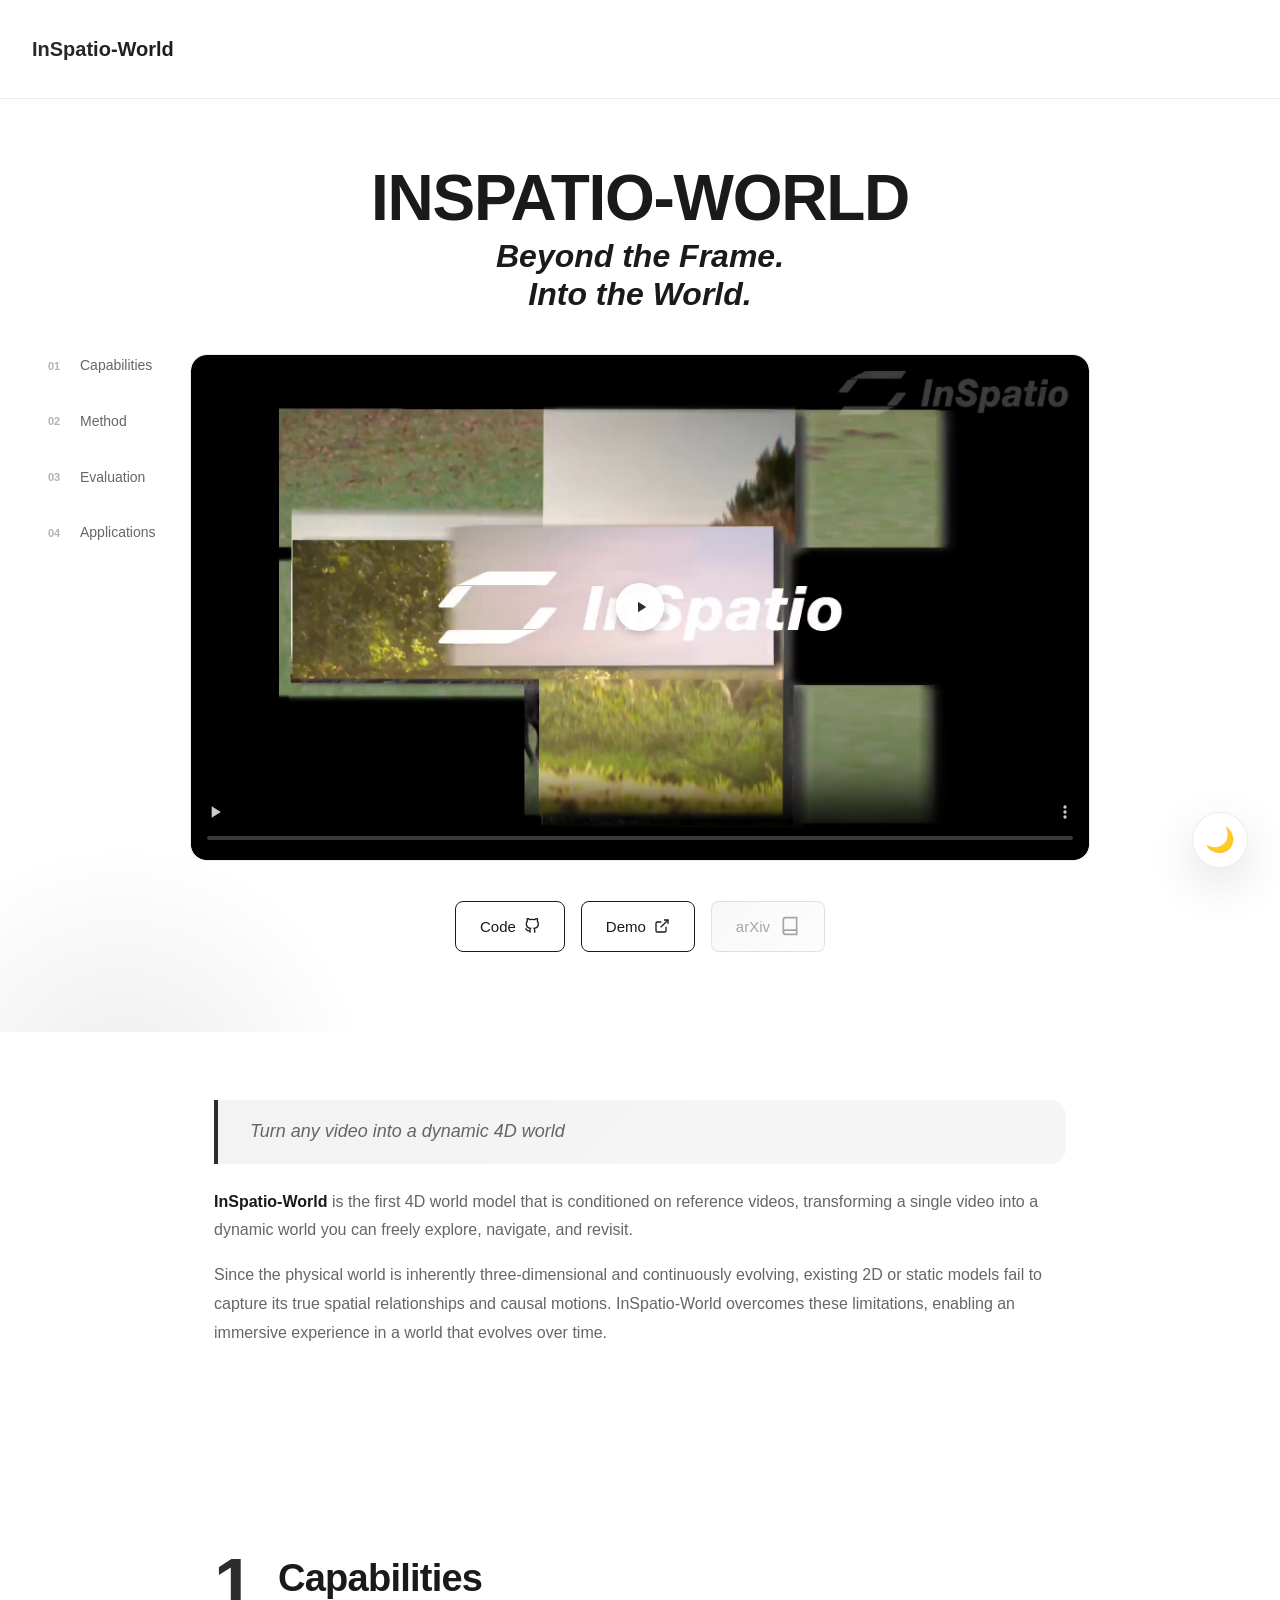
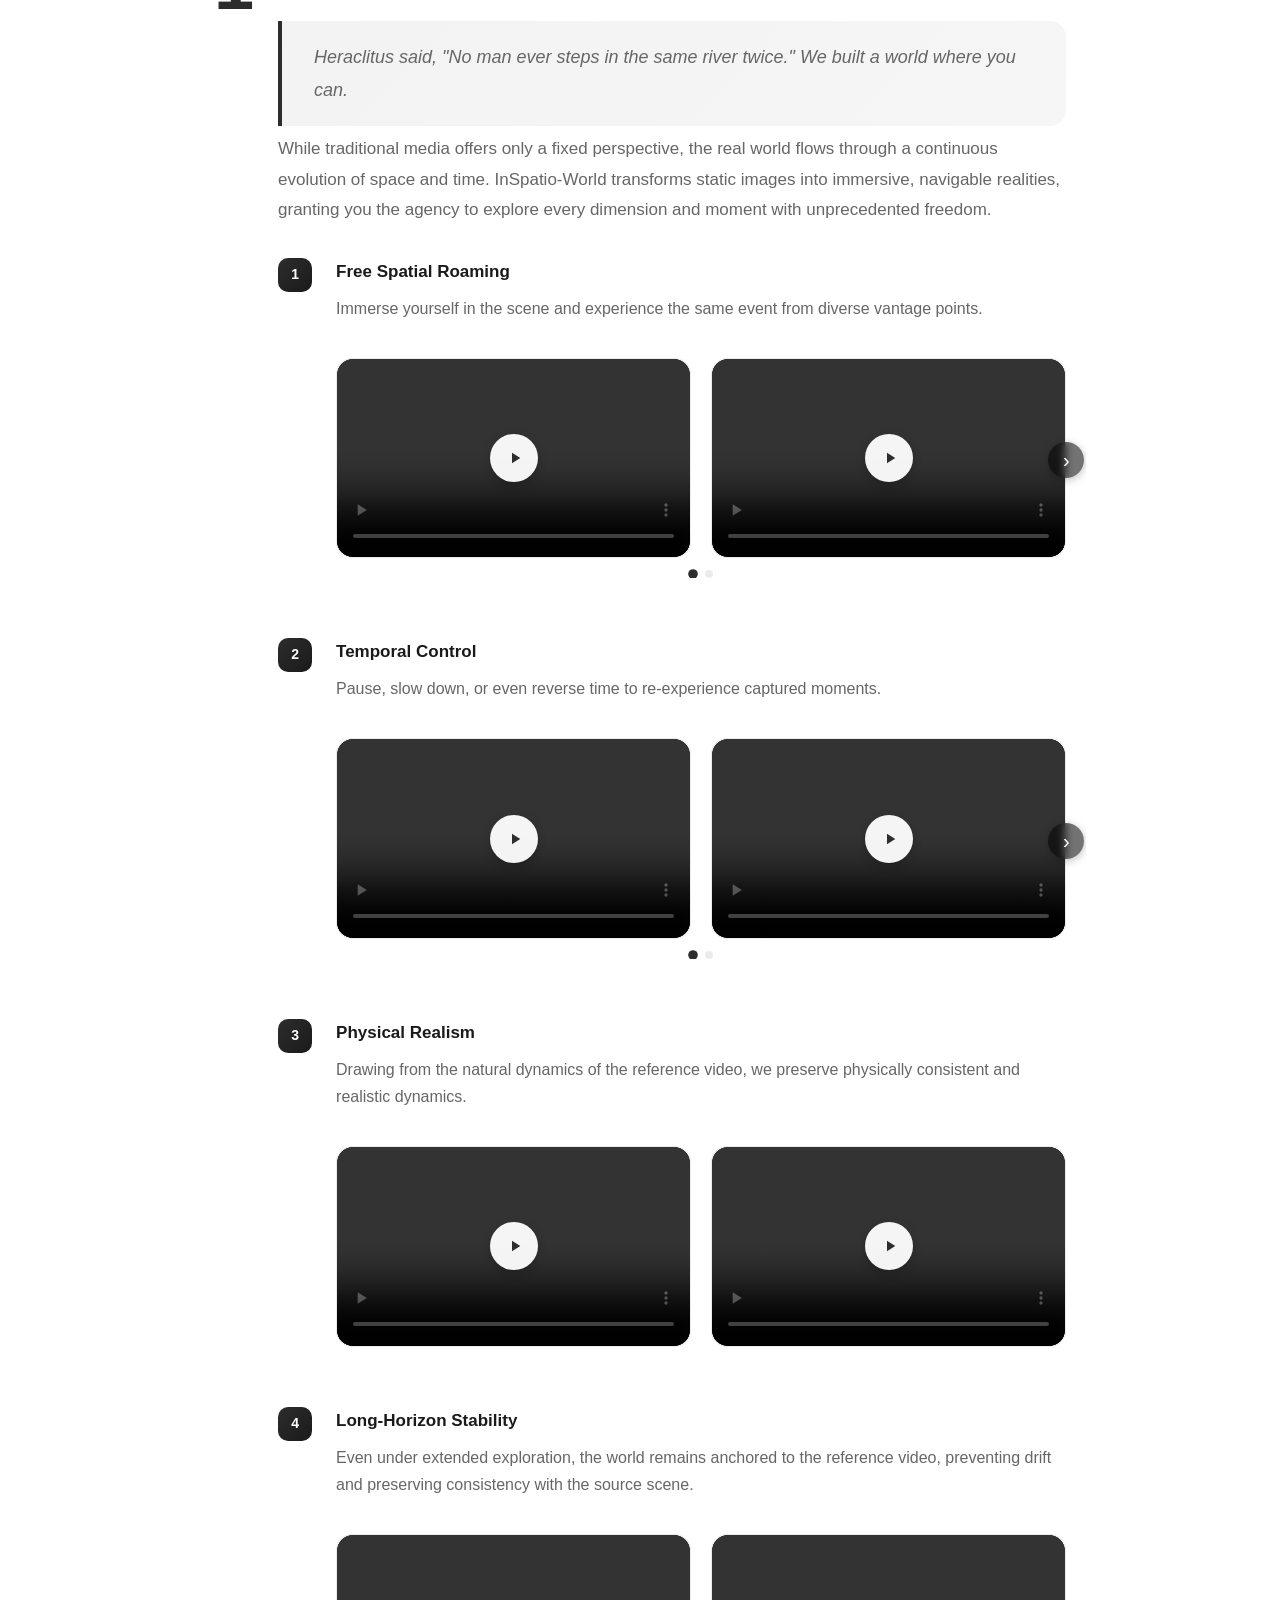
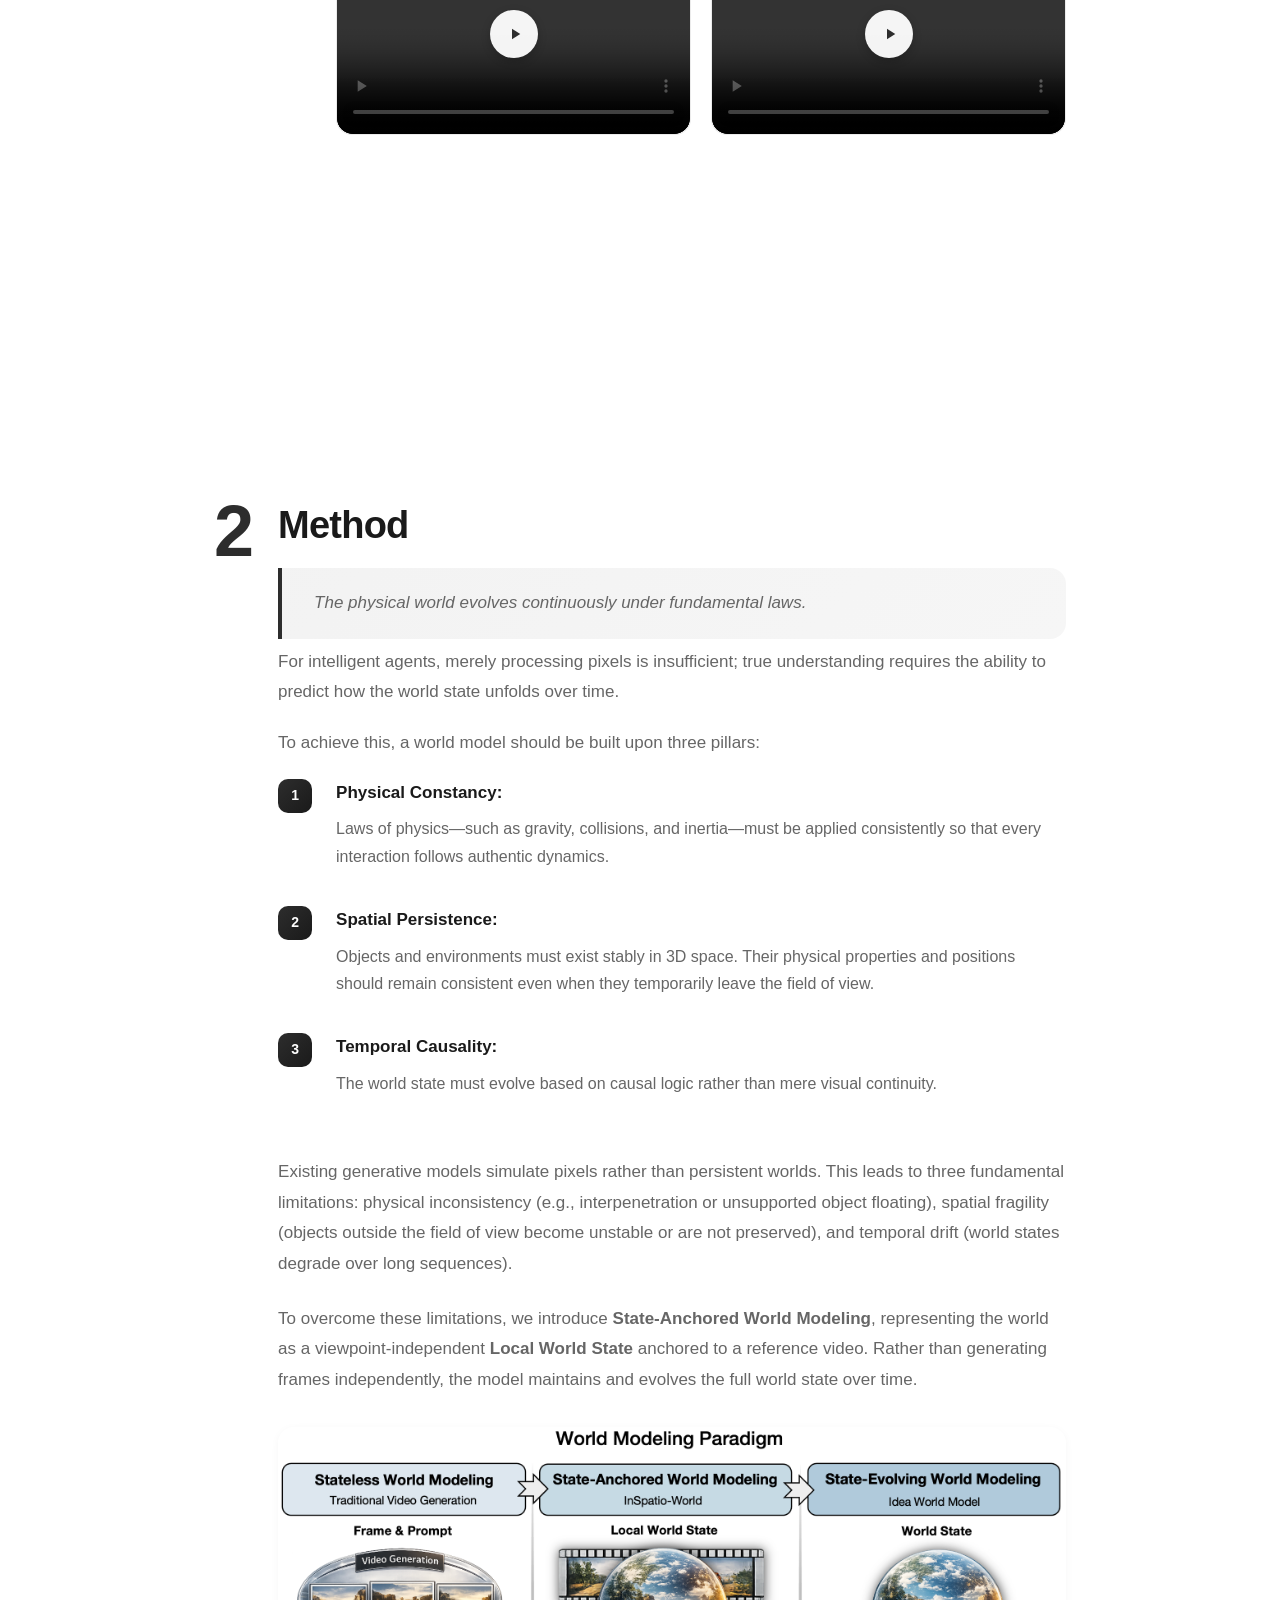
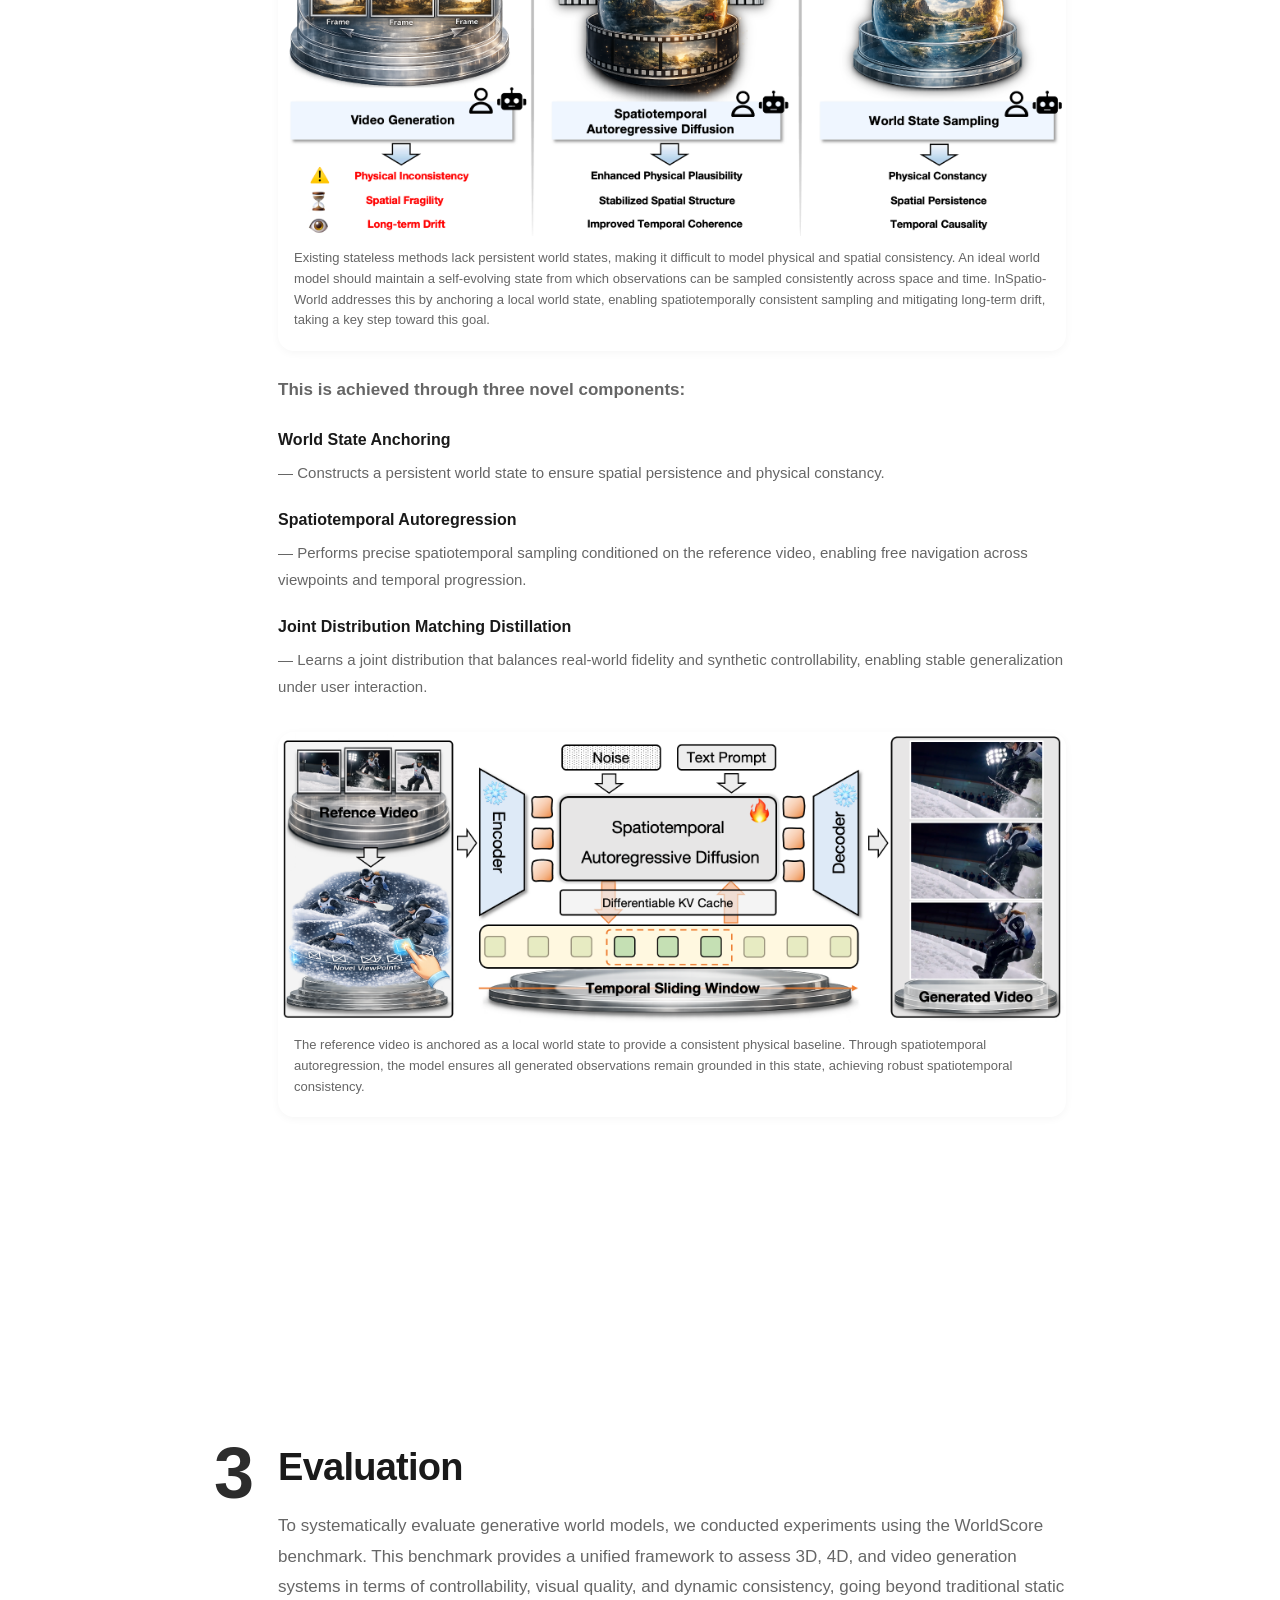
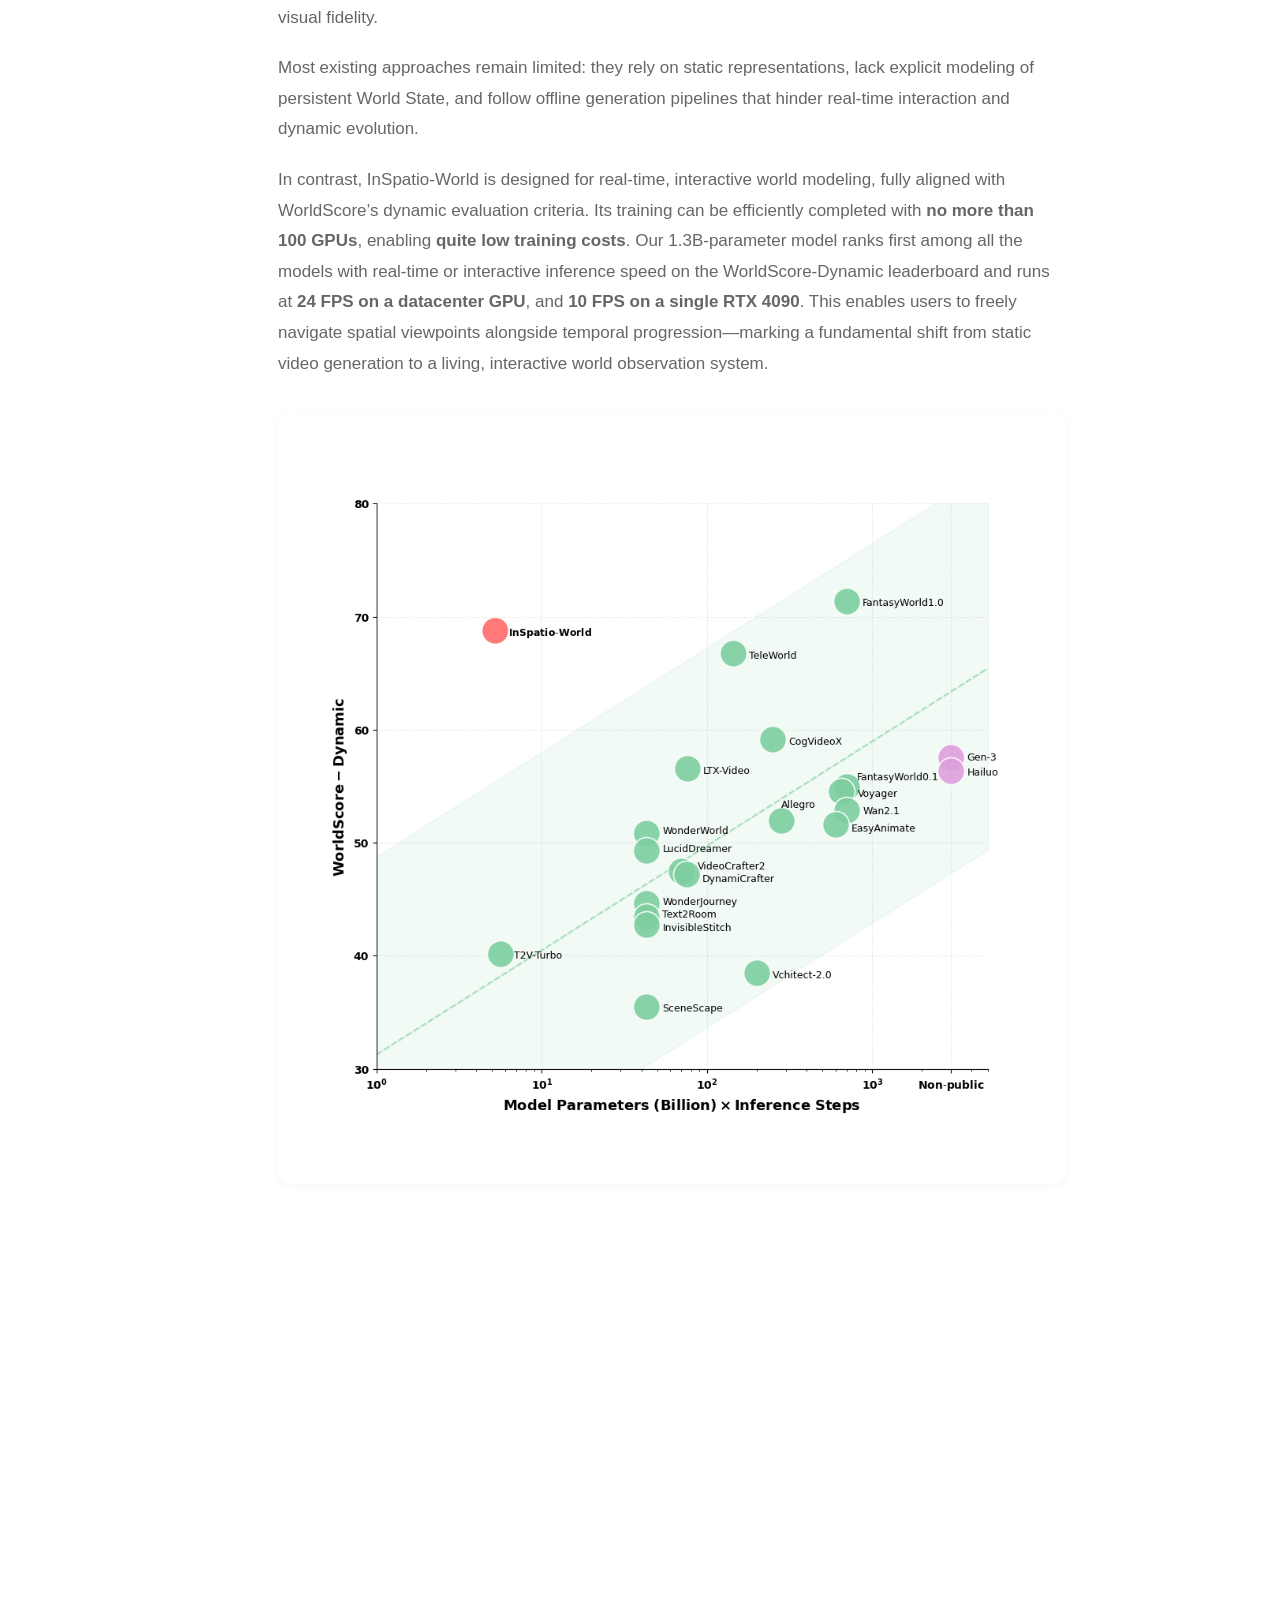
==== inspatio-world/index.html @ 18543881 "chore:替换首页视频素材" ====
<!DOCTYPE html>
<html lang="en">
<head>
    <meta charset="UTF-8">
    <meta name="viewport" content="width=device-width, initial-scale=1.0">
    <meta name="keywords" content="InSpatio-World, 4D World Model, Spatial Intelligence, Real-Time Interaction, Video to World, Time Travel, State-Anchored World Modeling">
    <meta name="description" content="InSpatio-World: The world's first reference-video-based real-time interactive 4D world model. Turn any video into a dynamic explorable world.">
    <title>InSpatio-World — Beyond the Frame. Into the World.</title>
    <link rel="stylesheet" href="static/css/style.css">
    <link rel="icon" href="favicon.ico" type="image/x-icon">
</head>
<body>
    <!-- Navigation -->
    <nav class="nav" id="nav">
        <div class="nav-content">
            <div class="nav-logo">InSpatio-World</div>
        </div>
    </nav>

    <!-- Floating Theme Toggle -->
    <button class="theme-toggle-floating" id="themeToggle" aria-label="Toggle theme">
        <span>🌙</span>
    </button>

    <!-- Hero Section -->
    <section class="hero">
        <div class="hero-content">
            <h1 class="hero-title">
                <span class="hero-title-main">INSPATIO-WORLD</span>
                <span class="hero-title-third">Beyond the <span class="hero-title-accent">Frame.</span></span>
                <span class="hero-title-third">Into the <span class="hero-title-accent">World.</span></span>
            </h1>
            <div style="margin-top: 40px; max-width: 900px; margin-left: auto; margin-right: auto;">
                <div class="enhanced-video">
                    <div class="video-wrapper">
                        <video src="static/videos/0319.mp4" poster="static/images/0319_poster.jpg" preload="none" controls loop muted playsinline></video>
                        <div class="video-play-button">
                            <svg viewBox="0 0 24 24"><path d="M8 5v14l11-7z"/></svg>
                        </div>
                    </div>
                </div>
            </div>
            <div class="cta-buttons">
                <a href="https://github.com/inspatio/inspatio-world" target="_blank" class="cta-button">
                    Code
                    <svg width="16" height="16" viewBox="0 0 24 24" fill="none" stroke="currentColor" stroke-width="2">
                        <path d="M9 19c-5 1.5-5-2.5-7-3m14 6v-3.87a3.37 3.37 0 0 0-.94-2.61c3.14-.35 6.44-1.54 6.44-7A5.44 5.44 0 0 0 20 4.77 5.07 5.07 0 0 0 19.91 1S18.73.65 16 2.48a13.38 13.38 0 0 0-7 0C6.27.65 5.09 1 5.09 1A5.07 5.07 0 0 0 5 4.77a5.44 5.44 0 0 0-1.5 3.78c0 5.42 3.3 6.61 6.44 7A3.37 3.37 0 0 0 9 18.13V22"/>
                    </svg>
                </a>
                <a href="https://world.inspatio.com" target="_blank" class="cta-button">
                    Demo
                    <svg width="16" height="16" viewBox="0 0 24 24" fill="none" stroke="currentColor" stroke-width="2">
                        <path d="M18 13v6a2 2 0 0 1-2 2H5a2 2 0 0 1-2-2V8a2 2 0 0 1 2-2h6"/><polyline points="15 3 21 3 21 9"/><line x1="10" y1="14" x2="21" y2="3"/>
                    </svg>
                </a>
                <a class="cta-button cta-button--disabled cta-button--soon" aria-disabled="true" tabindex="-1" data-tooltip="Coming Soon">
                    <span>arXiv</span>
                    <svg width="20" height="20" viewBox="0 0 24 24" fill="none" stroke="currentColor" stroke-width="2">
                        <path d="M4 19.5A2.5 2.5 0 0 1 6.5 17H20"/>
                        <path d="M6.5 2H20v20H6.5A2.5 2.5 0 0 1 4 19.5v-15A2.5 2.5 0 0 1 6.5 2z"/>
                    </svg>
                </a>
            </div>
        </div>
    </section>

    <!-- Quick Navigation -->
    <div class="quick-nav">
        <div class="quick-nav-content">
            <a href="#section1" class="quick-nav-link">
                <span class="quick-nav-number">01</span>
                <span class="quick-nav-text">Capabilities</span>
            </a>
            <a href="#section2" class="quick-nav-link">
                <span class="quick-nav-number">02</span>
                <span class="quick-nav-text">Method</span>
            </a>
            <a href="#section3" class="quick-nav-link">
                <span class="quick-nav-number">03</span>
                <span class="quick-nav-text">Evaluation</span>
            </a>
            <a href="#section4" class="quick-nav-link">
                <span class="quick-nav-number">04</span>
                <span class="quick-nav-text">Applications</span>
            </a>
        </div>
    </div>

    <!-- Intro Description -->
    <section class="section intro-description" id="intro">
        <div class="reveal">
            <div class="quote-box" style="padding: 20px 32px;">
                <p style="font-size: 18px; font-weight: 400; font-style: italic; margin-bottom: 0; line-height: 1.3;">Turn any video into a dynamic 4D world</p>
            </div>
            <div style="margin-top: 24px;">
                <p style="font-size: 16px; color: var(--text-secondary); line-height: 1.8; margin-bottom: 16px;">
                    <strong style="color: var(--text-primary);">InSpatio-World</strong> is the first 4D world model that is conditioned on reference videos, transforming a single video into a dynamic world you can freely explore, navigate, and revisit.
                </p>
                <p style="font-size: 16px; color: var(--text-secondary); line-height: 1.8; margin-bottom: 0;">Since the physical world is inherently three-dimensional and continuously evolving, existing 2D or static models fail to capture its true spatial relationships and causal motions. InSpatio-World overcomes these limitations, enabling an immersive experience in a world that evolves over time.</p>
            </div>
        </div>
    </section>

    <!-- Section 1: Capabilities -->
    <section class="section" id="section1">
        <div class="numbered-section reveal">
            <div class="section-number">1</div>
            <div class="section-content">
                <h2>Capabilities</h2>

                <div class="quote-box" style="padding: 20px 32px;">
                    <p class="quote-text" style="font-size: 18px; margin-bottom: 0; font-style: italic;">Heraclitus said, "No man ever steps in the same river twice." We built a world where you can.</p>
                </div>

                <p>While traditional media offers only a fixed perspective, the real world flows through a continuous evolution of space and time. InSpatio-World transforms static images into immersive, navigable realities, granting you the agency to explore every dimension and moment with unprecedented freedom.</p>

                <!-- Capability 1: Free Spatial Roaming -->
                <div class="possibilities-grid" style="margin-top: 32px;">
                    <div class="possibility-item">
                        <div class="possibility-number">1</div>
                        <div class="possibility-content">
                            <h3>Free Spatial Roaming</h3>
                            <p>Immerse yourself in the scene and experience the same event from diverse vantage points.</p>
                            <div class="carousel-wrapper">
                            <div class="video-showcase" style="margin-top: 16px;">
                                               <div class="enhanced-video">
                                    <div class="video-wrapper">
                                        <video src="static/videos/13-pred_video_rank5.mp4" preload="metadata" controls loop muted playsinline></video>
                                        <div class="video-play-button">
                                            <svg viewBox="0 0 24 24"><path d="M8 5v14l11-7z"/></svg>
                                        </div>
                                    </div>
                                </div>
                                      <div class="enhanced-video">
                                    <div class="video-wrapper">
                                        <video src="static/videos/133653.mp4" preload="metadata" controls loop muted playsinline></video>
                                        <div class="video-play-button">
                                            <svg viewBox="0 0 24 24"><path d="M8 5v14l11-7z"/></svg>
                                        </div>
                                    </div>
                                </div>
                                <div class="enhanced-video">
                                    <div class="video-wrapper">
                                        <video src="static/videos/1-overlay_video_rank1.mp4" preload="metadata" controls loop muted playsinline></video>
                                        <div class="video-play-button">
                                            <svg viewBox="0 0 24 24"><path d="M8 5v14l11-7z"/></svg>
                                        </div>
                                    </div>
                                </div>
                 
                                
                            </div>
                            <button class="carousel-arrow carousel-arrow-left hidden" aria-label="Previous">&#8249;</button>
                            <button class="carousel-arrow carousel-arrow-right hidden" aria-label="Next">&#8250;</button>
                            <div class="carousel-dots"></div>
                            </div>
                        </div>
                    </div>

                    <!-- Capability 2: Temporal Control -->
                    <div class="possibility-item">
                        <div class="possibility-number">2</div>
                        <div class="possibility-content">
                            <h3>Temporal Control</h3>
                            <p>Pause, slow down, or even reverse time to re-experience captured moments.</p>
                            <div class="carousel-wrapper">
                            <div class="video-showcase" style="margin-top: 16px;">
                                <div class="enhanced-video">
                                    <div class="video-wrapper">
                                        <video src="static/videos/5e814706_60deg.mp4" preload="metadata" controls loop muted playsinline></video>
                                        <div class="video-play-button">
                                            <svg viewBox="0 0 24 24"><path d="M8 5v14l11-7z"/></svg>
                                        </div>
                                    </div>
                                </div>
                                <div class="enhanced-video">
                                    <div class="video-wrapper">
                                        <video src="static/videos/output.mp4" preload="metadata" controls loop muted playsinline></video>
                                        <div class="video-play-button">
                                            <svg viewBox="0 0 24 24"><path d="M8 5v14l11-7z"/></svg>
                                        </div>
                                    </div>
                                </div>
                                <div class="enhanced-video">
                                    <div class="video-wrapper">
                                        <video src="static/videos/11b51aeb_rewind.mp4" preload="metadata" controls loop muted playsinline></video>
                                        <div class="video-play-button">
                                            <svg viewBox="0 0 24 24"><path d="M8 5v14l11-7z"/></svg>
                                        </div>
                                    </div>
                                </div>
                            </div>
                            <button class="carousel-arrow carousel-arrow-left hidden" aria-label="Previous">&#8249;</button>
                            <button class="carousel-arrow carousel-arrow-right hidden" aria-label="Next">&#8250;</button>
                            <div class="carousel-dots"></div>
                            </div>
                        </div>
                    </div>

                    <!-- Capability 3: Authentic Physics -->
                    <div class="possibility-item">
                        <div class="possibility-number">3</div>
                        <div class="possibility-content">
                            <h3>Physical Realism</h3>
                            <p>Drawing from the natural dynamics of the reference video, we preserve physically consistent and realistic dynamics.</p>
                            <div class="carousel-wrapper">
                            <div class="video-showcase" style="margin-top: 16px;">
                     
                                <div class="enhanced-video">
                                    <div class="video-wrapper">
                                        <video src="static/videos/0314_24k_prompt_zh.mp4" preload="metadata" controls loop muted playsinline></video>
                                        <div class="video-play-button">
                                            <svg viewBox="0 0 24 24"><path d="M8 5v14l11-7z"/></svg>
                                        </div>
                                    </div>
                                </div>
                                <div class="enhanced-video">
                                    <div class="video-wrapper">
                                        <video src="static/videos/output10.mp4" preload="metadata" controls loop muted playsinline></video>
                                        <div class="video-play-button">
                                            <svg viewBox="0 0 24 24"><path d="M8 5v14l11-7z"/></svg>
                                        </div>
                                    </div>
                                </div>
                            </div>
                            <button class="carousel-arrow carousel-arrow-left hidden" aria-label="Previous">&#8249;</button>
                            <button class="carousel-arrow carousel-arrow-right hidden" aria-label="Next">&#8250;</button>
                            <div class="carousel-dots"></div>
                            </div>
                        </div>
                    </div>

                    <!-- Capability 4: Long-Horizon Stability -->
                    <div class="possibility-item">
                        <div class="possibility-number">4</div>
                        <div class="possibility-content">
                            <h3>Long-Horizon Stability</h3>
                            <p>Even under extended exploration, the world remains anchored to the reference video, preventing drift and preserving consistency with the source scene.</p>
                            <div class="carousel-wrapper">
                            <div class="video-showcase" style="margin-top: 16px;">
                                <div class="enhanced-video">
                                    <div class="video-wrapper">
                                        <video src="static/videos/output4.mp4" preload="metadata" controls loop muted playsinline></video>
                                        <div class="video-play-button">
                                            <svg viewBox="0 0 24 24"><path d="M8 5v14l11-7z"/></svg>
                                        </div>
                                    </div>
                                </div>
                                <div class="enhanced-video">
                                    <div class="video-wrapper">
                                        <video src="static/videos/reference.mp4" preload="metadata" controls loop muted playsinline></video>
                                        <div class="video-play-button">
                                            <svg viewBox="0 0 24 24"><path d="M8 5v14l11-7z"/></svg>
                                        </div>
                                    </div>
                                </div>
                            </div>
                            <button class="carousel-arrow carousel-arrow-left hidden" aria-label="Previous">&#8249;</button>
                            <button class="carousel-arrow carousel-arrow-right hidden" aria-label="Next">&#8250;</button>
                            <div class="carousel-dots"></div>
                            </div>
                        </div>
                    </div>
                </div>
            </div>
        </div>
    </section>

    <!-- Section 2: Method -->
    <section class="section" id="section2">
        <div class="numbered-section reveal">
            <div class="section-number">2</div>
            <div class="section-content">
                <h2>Method</h2>

                <div class="quote-box" style="padding: 20px 32px;">
                    <p style="font-style: italic; margin-bottom: 0;">The physical world evolves continuously under fundamental laws.</p>
                </div>

                <p>For intelligent agents, merely processing pixels is insufficient; true understanding requires the ability to predict how the world state unfolds over time.</p>

                <p>To achieve this, a world model should be built upon three pillars:</p>

                <div class="possibilities-grid" style="margin-top: 20px; gap: 16px;">
                    <div class="possibility-item">
                        <div class="possibility-number">1</div>
                        <div class="possibility-content">
                            <h3>Physical Constancy:</h3>
                            <p>Laws of physics—such as gravity, collisions, and inertia—must be applied consistently so that every interaction follows authentic dynamics.</p>
                        </div>
                    </div>
                    <div class="possibility-item">
                        <div class="possibility-number">2</div>
                        <div class="possibility-content">
                            <h3>Spatial Persistence:</h3>
                            <p>Objects and environments must exist stably in 3D space. Their physical properties and positions should remain consistent even when they temporarily leave the field of view.</p>
                        </div>
                    </div>
                    <div class="possibility-item">
                        <div class="possibility-number">3</div>
                        <div class="possibility-content">
                            <h3>Temporal Causality:</h3>
                            <p>The world state must evolve based on causal logic rather than mere visual continuity.</p>
                        </div>
                    </div>
                </div>

                <p style="margin-top: 32px;">Existing generative models simulate pixels rather than persistent worlds. This leads to three fundamental limitations: physical inconsistency (e.g., interpenetration or unsupported object floating), spatial fragility (objects outside the field of view become unstable or are not preserved), and temporal drift (world states degrade over long sequences).</p>

                <p style="margin-top: 24px;">To overcome these limitations, we introduce <strong>State-Anchored World Modeling</strong>, representing the world as a viewpoint-independent <strong>Local World State</strong> anchored to a reference video. Rather than generating frames independently, the model maintains and evolves the full world state over time.</p>

                <div class="media-container" style="margin-top: 32px;">
                    <img src="static/images/image.png" alt="State-Anchored World Modeling" loading="lazy" style="width: 100%; height: auto; display: block;">
                    <p style="font-size: 13px; color: var(--text-secondary); margin-top: 12px; padding: 0 16px; line-height: 1.6;">Existing stateless methods lack persistent world states, making it difficult to model physical and spatial consistency. An ideal world model should maintain a self-evolving state from which observations can be sampled consistently across space and time. InSpatio-World addresses this by anchoring a local world state, enabling spatiotemporally consistent sampling and mitigating long-term drift, taking a key step toward this goal.</p>
                </div>

                <p style="margin-top: 24px;"><strong>This is achieved through three novel components:</strong></p>

                <div style="display: flex; flex-direction: column; gap: 20px; margin-top: 20px;">
                    <div>
                        <h3 style="font-size: 16px; font-weight: 600; margin-bottom: 6px; margin-top: 0;">World State Anchoring</h3>
                        <p style="margin-bottom: 0; font-size: 15px;">— Constructs a persistent world state to ensure spatial persistence and physical constancy.</p>
                    </div>
                    <div>
                        <h3 style="font-size: 16px; font-weight: 600; margin-bottom: 6px; margin-top: 0;">Spatiotemporal Autoregression</h3>
                        <p style="margin-bottom: 0; font-size: 15px;">— Performs precise spatiotemporal sampling conditioned on the reference video, enabling free navigation across viewpoints and temporal progression.</p>
                    </div>
                    <div>
                        <h3 style="font-size: 16px; font-weight: 600; margin-bottom: 6px; margin-top: 0;">Joint Distribution Matching Distillation</h3>
                        <p style="margin-bottom: 0; font-size: 15px;">— Learns a joint distribution that balances real-world fidelity and synthetic controllability, enabling stable generalization under user interaction.</p>
                    </div>
                </div>

                <div class="media-container" style="margin-top: 32px;">
                    <img src="static/images/image(1).png" alt="Spatiotemporal Autoregression Pipeline" loading="lazy" style="width: 100%; height: auto; display: block;">
                    <p style="font-size: 13px; color: var(--text-secondary); margin-top: 12px; padding: 0 16px; line-height: 1.6;">The reference video is anchored as a local world state to provide a consistent physical baseline. Through spatiotemporal autoregression, the model ensures all generated observations remain grounded in this state, achieving robust spatiotemporal consistency.</p>
                </div>

            </div>
        </div>
    </section>

    <!-- Section 3: Evaluation -->
    <section class="section" id="section3">
        <div class="numbered-section reveal">
            <div class="section-number">3</div>
            <div class="section-content" style="max-width: 100%;">
                <h2>Evaluation</h2>

                <p>
                    To systematically evaluate generative world models, we conducted experiments using the WorldScore benchmark. This benchmark provides a unified framework to assess 3D, 4D, and video generation systems in terms of controllability, visual quality, and dynamic consistency, going beyond traditional static visual fidelity.
                </p>

                <p>
                    Most existing approaches remain limited: they rely on static representations, lack explicit modeling of persistent World State, and follow offline generation pipelines that hinder real-time interaction and dynamic evolution.
                </p>

                <p>
                    In contrast, InSpatio-World is designed for real-time, interactive world modeling, fully aligned with WorldScore’s dynamic evaluation criteria.
                    Its training can be efficiently completed with <b>no more than 100 GPUs</b>, enabling <b>quite low training costs</b>. Our 1.3B-parameter model ranks first
                    among all the models with real-time or interactive inference speed on the WorldScore-Dynamic leaderboard and runs at <b>24 FPS on a datacenter
                    GPU</b>, and <b>10 FPS on a single RTX 4090</b>. This enables users to freely navigate spatial viewpoints alongside temporal progression—marking a fundamental
                    shift from static video generation to a living, interactive world observation system.
                </p>

                <div class="media-container" style="margin-top: 32px;">
                    <img src="static/images/img_v3_02vt_14729ffb-d026-4216-9e39-bf02ad085c0g.png" alt="Evaluation Chart" loading="lazy" style="width: 100%; height: auto; display: block;">
                </div>

            </div>
        </div>
    </section>

    <!-- Section 4: Applications -->
    <section class="section" id="section4">
        <div class="numbered-section reveal">
            <div class="section-number">4</div>
            <div class="section-content">
                <h2>Applications</h2>

                <!-- Application 1: Embodied Intelligence -->
                <div class="possibilities-grid" style="margin-top: 32px;">
                    <div class="possibility-item">
                        <div class="possibility-number">1</div>
                        <div class="possibility-content">
                            <h3>Embodied Intelligence</h3>
                            <div class="carousel-wrapper">
                            <div class="video-showcase" style="margin-top: 16px;">
                                <div class="enhanced-video">
                                    <div class="video-wrapper">
                                        <video src="static/videos/0311_ar_14B_ema_grid9_9.mp4" preload="metadata" controls loop muted playsinline></video>
                                        <div class="video-play-button">
                                            <svg viewBox="0 0 24 24"><path d="M8 5v14l11-7z"/></svg>
                                        </div>
                                    </div>
                                </div>
                                <div class="enhanced-video">
                                    <div class="video-wrapper">
                                        <video src="static/videos/0311_ar_14B_ema_grid9_1.mp4" preload="metadata" controls loop muted playsinline></video>
                                        <div class="video-play-button">
                                            <svg viewBox="0 0 24 24"><path d="M8 5v14l11-7z"/></svg>
                                        </div>
                                    </div>
                                </div>
                                <div class="enhanced-video">
                                    <div class="video-wrapper">
                                        <video src="static/videos/0311_ar_14B_ema_grid9_8.mp4" preload="metadata" controls loop muted playsinline></video>
                                        <div class="video-play-button">
                                            <svg viewBox="0 0 24 24"><path d="M8 5v14l11-7z"/></svg>
                                        </div>
                                    </div>
                                </div>
                                <div class="enhanced-video">
                                    <div class="video-wrapper">
                                        <video src="static/videos/0311_ar_14B_ema_grid9_10.mp4" preload="metadata" controls loop muted playsinline></video>
                                        <div class="video-play-button">
                                            <svg viewBox="0 0 24 24"><path d="M8 5v14l11-7z"/></svg>
                                        </div>
                                    </div>
                                </div>
                            </div>
                            <button class="carousel-arrow carousel-arrow-left hidden" aria-label="Previous">&#8249;</button>
                            <button class="carousel-arrow carousel-arrow-right hidden" aria-label="Next">&#8250;</button>
                            <div class="carousel-dots"></div>
                            </div>
                        </div>
                    </div>

                    <!-- Application 2: Autonomous Driving -->
                    <div class="possibility-item">
                        <div class="possibility-number">2</div>
                        <div class="possibility-content">
                            <h3>Autonomous Driving</h3>
                            <div class="carousel-wrapper">
                            <div class="video-showcase" style="margin-top: 16px;">
                                <div class="enhanced-video">
                                    <div class="video-wrapper">
                                        <video src="static/videos/0311_ar_14B_ema_grid9_0.mp4" preload="metadata" controls loop muted playsinline></video>
                                        <div class="video-play-button">
                                            <svg viewBox="0 0 24 24"><path d="M8 5v14l11-7z"/></svg>
                                        </div>
                                    </div>
                                </div>
                                <div class="enhanced-video">
                                    <div class="video-wrapper">
                                        <video src="static/videos/0311_ar_14B_ema_grid9_2.mp4" preload="metadata" controls loop muted playsinline></video>
                                        <div class="video-play-button">
                                            <svg viewBox="0 0 24 24"><path d="M8 5v14l11-7z"/></svg>
                                        </div>
                                    </div>
                                </div>
                                <div class="enhanced-video">
                                    <div class="video-wrapper">
                                        <video src="static/videos/0311_ar_14B_ema_grid9_5.mp4" preload="metadata" controls loop muted playsinline></video>
                                        <div class="video-play-button">
                                            <svg viewBox="0 0 24 24"><path d="M8 5v14l11-7z"/></svg>
                                        </div>
                                    </div>
                                </div>
                                <div class="enhanced-video">
                                    <div class="video-wrapper">
                                        <video src="static/videos/0311_ar_14B_ema_grid9_6.mp4" preload="metadata" controls loop muted playsinline></video>
                                        <div class="video-play-button">
                                            <svg viewBox="0 0 24 24"><path d="M8 5v14l11-7z"/></svg>
                                        </div>
                                    </div>
                                </div>
                                <div class="enhanced-video">
                                    <div class="video-wrapper">
                                        <video src="static/videos/0311_ar_14B_ema_grid9_7.mp4" preload="metadata" controls loop muted playsinline></video>
                                        <div class="video-play-button">
                                            <svg viewBox="0 0 24 24"><path d="M8 5v14l11-7z"/></svg>
                                        </div>
                                    </div>
                                </div>
                            </div>
                            <button class="carousel-arrow carousel-arrow-left hidden" aria-label="Previous">&#8249;</button>
                            <button class="carousel-arrow carousel-arrow-right hidden" aria-label="Next">&#8250;</button>
                            <div class="carousel-dots"></div>
                            </div>
                        </div>
                    </div>

                    <!-- Application 3: 4D Photo Album -->
                    <div class="possibility-item">
                        <div class="possibility-number">3</div>
                        <div class="possibility-content">
                            <h3>4D Photo Album</h3>
                            <div class="carousel-wrapper">
                            <div class="video-showcase" style="margin-top: 16px;">
                                <div class="enhanced-video">
                                    <div class="video-wrapper">
                                        <video src="static/videos/output3 (1).mp4" preload="metadata" controls loop muted playsinline></video>
                                        <div class="video-play-button">
                                            <svg viewBox="0 0 24 24"><path d="M8 5v14l11-7z"/></svg>
                                        </div>
                                    </div>
                                </div>
                                <div class="enhanced-video">
                                    <div class="video-wrapper">
                                        <video src="static/videos/output7.mp4" preload="metadata" controls loop muted playsinline></video>
                                        <div class="video-play-button">
                                            <svg viewBox="0 0 24 24"><path d="M8 5v14l11-7z"/></svg>
                                        </div>
                                    </div>
                                </div>
                                <div class="enhanced-video">
                                    <div class="video-wrapper">
                                        <video src="static/videos/output9.mp4" preload="metadata" controls loop muted playsinline></video>
                                        <div class="video-play-button">
                                            <svg viewBox="0 0 24 24"><path d="M8 5v14l11-7z"/></svg>
                                        </div>
                                    </div>
                                </div>
                                <div class="enhanced-video">
                                    <div class="video-wrapper">
                                        <video src="static/videos/0314_24k_prompt_zh (2).mp4" preload="metadata" controls loop muted playsinline></video>
                                        <div class="video-play-button">
                                            <svg viewBox="0 0 24 24"><path d="M8 5v14l11-7z"/></svg>
                                        </div>
                                    </div>
                                </div>
                            </div>
                            <button class="carousel-arrow carousel-arrow-left hidden" aria-label="Previous">&#8249;</button>
                            <button class="carousel-arrow carousel-arrow-right hidden" aria-label="Next">&#8250;</button>
                            <div class="carousel-dots"></div>
                            </div>
                        </div>
                    </div>
                </div>

                <h3 style="margin-top: 48px;">Toward World Simulation</h3>
                <p>Our long-term vision is to move beyond viewing sequences of frames — toward world simulation.</p>
                <div style="display: flex; flex-direction: column; gap: 16px; margin-top: 16px;">
                    <div >
                        <strong>Persistent Worlds</strong> The environment exists as a continuous state, evolving even without direct observation
                    </div>
                    <div >
                        <strong>Causal Interaction</strong> Actions lead to physically grounded consequences, forming closed-loop dynamics
                    </div>
                    <div >
                        <strong>Agent-Centric Learning</strong> These worlds become training grounds where agents acquire physical intuition and decision-making capabilities
                    </div>
                </div>

                <div  style="margin-top: 40px;">
                    <p >From simulating pixels to simulating worlds — InSpatio-World is a step toward systems that can understand, explore, and ultimately reshape reality.</p>
                </div>
            </div>
        </div>
    </section>



    <script src="static/js/main.js"></script>
</body>
</html>
---- inspatio-world/static/css/style.css ----
* {
    margin: 0;
    padding: 0;
    box-sizing: border-box;
}

html {
    scroll-behavior: smooth;
    overflow-x: hidden;
}

:root {
    /* Light theme (default) */
    --bg-primary: #ffffff;
    --bg-secondary: #f8f9fa;
    --bg-tertiary: #f0f1f3;
    --text-primary: #1a1a1a;
    --text-secondary: #666666;
    --text-tertiary: #999999;
    --accent-dark: #1a1a1a;
    --accent-tech: #2d2d2d;
    --accent-gradient: linear-gradient(135deg, #2d2d2d 0%, #1a1a1a 100%);
    --border-color: rgba(0, 0, 0, 0.08);
    --shadow-sm: 0 2px 8px rgba(0, 0, 0, 0.04);
    --shadow-md: 0 8px 24px rgba(0, 0, 0, 0.08);
    --shadow-lg: 0 16px 48px rgba(0, 0, 0, 0.12);
    --card-bg: #ffffff;
    --video-bg: linear-gradient(135deg, rgba(45, 45, 45, 0.06) 0%, rgba(26, 26, 26, 0.04) 100%);
    --video-border: rgba(45, 45, 45, 0.15);
    --quote-bg: linear-gradient(135deg, rgba(45, 45, 45, 0.06) 0%, rgba(26, 26, 26, 0.04) 100%);
    --quote-border: #2d2d2d;
}

[data-theme="dark"] {
    /* Dark theme */
    --bg-primary: #0a0a0a;
    --bg-secondary: #111111;
    --bg-tertiary: #1a1a1a;
    --text-primary: #ffffff;
    --text-secondary: rgba(255, 255, 255, 0.7);
    --text-tertiary: rgba(255, 255, 255, 0.5);
    --accent-dark: #e5e5e5;
    --accent-tech: #b0b0b0;
    --accent-gradient: linear-gradient(135deg, #b0b0b0 0%, #e5e5e5 100%);
    --border-color: rgba(255, 255, 255, 0.1);
    --shadow-sm: 0 2px 8px rgba(0, 0, 0, 0.3);
    --shadow-md: 0 8px 24px rgba(0, 0, 0, 0.4);
    --shadow-lg: 0 16px 48px rgba(0, 0, 0, 0.5);
    --card-bg: rgba(255, 255, 255, 0.03);
    --video-bg: linear-gradient(135deg, rgba(176, 176, 176, 0.08) 0%, rgba(229, 229, 229, 0.04) 100%);
    --video-border: rgba(255, 255, 255, 0.15);
    --quote-bg: linear-gradient(135deg, rgba(176, 176, 176, 0.08) 0%, rgba(229, 229, 229, 0.04) 100%);
    --quote-border: #b0b0b0;
}

body {
    font-family: -apple-system, BlinkMacSystemFont, 'Segoe UI', 'Inter', -apple-system, sans-serif;
    line-height: 1.7;
    background: var(--bg-primary);
    color: var(--text-primary);
    font-size: 17px;
    transition: background 0.3s ease, color 0.3s ease;
}

/* Navigation */
.nav {
    position: fixed;
    top: 0;
    left: 0;
    right: 0;
    background: rgba(255, 255, 255, 0.9);
    backdrop-filter: blur(20px);
    border-bottom: 1px solid var(--border-color);
    z-index: 1000;
    padding: 16px 0;
    transition: all 0.3s ease;
}

[data-theme="dark"] .nav {
    background: rgba(10, 10, 10, 0.9);
}

.nav.scrolled {
    box-shadow: var(--shadow-sm);
}

.nav-content {
    max-width: 100%;
    margin: 0;
    padding: 16px 32px;
    display: flex;
    justify-content: space-between;
    align-items: center;
}

.nav-logo {
    font-weight: 700;
    font-size: 20px;
    background: var(--accent-gradient);
    -webkit-background-clip: text;
    -webkit-text-fill-color: transparent;
    background-clip: text;
}

/* Hero Section */
.hero {
    min-height: 100vh;
    display: flex;
    align-items: center;
    justify-content: center;
    text-align: center;
    padding: 120px 24px 80px;
    position: relative;
    overflow: hidden;
}

.hero::before {
    content: '';
    position: absolute;
    top: -50%;
    right: -10%;
    width: 600px;
    height: 600px;
    background: radial-gradient(circle, rgba(45, 45, 45, 0.08) 0%, transparent 70%);
    border-radius: 50%;
    pointer-events: none;
    transition: opacity 0.3s ease;
}

[data-theme="dark"] .hero::before {
    background: radial-gradient(circle, rgba(176, 176, 176, 0.06) 0%, transparent 70%);
}

.hero::after {
    content: '';
    position: absolute;
    bottom: -30%;
    left: -10%;
    width: 500px;
    height: 500px;
    background: radial-gradient(circle, rgba(26, 26, 26, 0.08) 0%, transparent 70%);
    border-radius: 50%;
    pointer-events: none;
    transition: opacity 0.3s ease;
}

[data-theme="dark"] .hero::after {
    background: radial-gradient(circle, rgba(229, 229, 229, 0.04) 0%, transparent 70%);
}

.hero-content {
    max-width: 900px;
    position: relative;
    z-index: 1;
    opacity: 0;
    transform: translateY(30px);
    animation: fadeInUp 1s ease forwards;
    margin-top: 40px;
}

@keyframes fadeInUp {
    to {
        opacity: 1;
        transform: translateY(0);
    }
}

.hero h1.hero-title {
    font-weight: 800;
    line-height: 1.2;
    margin-bottom: 24px;
    text-align: center;
}

.hero-title-main {
    display: block;
    font-size: clamp(36px, 6vw, 64px);
    font-weight: 900;
    color: var(--text-primary);
    letter-spacing: -0.02em;
}

.hero-title-sub {
    display: block;
    font-size: clamp(32px, 4.5vw, 54px);
    font-weight: 700;
    font-style: italic;
    color: var(--text-primary);
    /* margin-top: 2px; */
    letter-spacing: 0;
}

.hero-title-third {
    display: block;
    font-size: clamp(20px, 2.5vw, 38px);
    font-weight: 700;
    font-style: italic;
    color: var(--text-primary);
    /* margin-top: 0; */
    letter-spacing: 0;
}

.hero-title-accent {
    font-weight: 700;
    color: var(--text-primary);
}

.hero-description {
    font-size: 18px;
    color: var(--text-secondary);
    max-width: 700px;
    margin: 0 auto 40px;
    line-height: 1.8;
}

.hero-description strong {
    color: var(--text-primary);
    font-weight: 600;
}

.cta-buttons {
    display: flex;
    gap: 16px;
    justify-content: center;
    flex-wrap: wrap;
    margin-top: 40px;
}

.cta-button {
    display: inline-flex;
    align-items: center;
    gap: 8px;
    padding: 12px 24px;
    background: transparent;
    color: var(--accent-dark);
    border: 1px solid var(--accent-dark);
    text-decoration: none;
    border-radius: 8px;
    font-weight: 500;
    font-size: 15px;
    transition: all 0.3s ease;
}

.cta-button:hover {
    background: var(--accent-dark);
    color: var(--bg-primary);
    transform: translateY(-2px);
    box-shadow: var(--shadow-md);
}

[data-theme="dark"] .cta-button {
    color: rgba(255, 255, 255, 0.85);
    border-color: rgba(255, 255, 255, 0.3);
}

[data-theme="dark"] .cta-button:hover {
    background: rgba(255, 255, 255, 0.15);
    color: #ffffff;
    border-color: rgba(255, 255, 255, 0.6);
    box-shadow: 0 4px 16px rgba(255, 255, 255, 0.1);
}

.cta-button--disabled {
    color: var(--text-tertiary);
    border-color: rgba(0, 0, 0, 0.12);
    cursor: not-allowed;
    opacity: 0.88;
    transform: none;
    box-shadow: none;
    background: linear-gradient(135deg, rgba(0, 0, 0, 0.03), rgba(0, 0, 0, 0.01));
    pointer-events: auto;
}

.cta-button--disabled:hover {
    background: transparent;
    color: var(--text-tertiary);
    border-color: rgba(0, 0, 0, 0.12);
    transform: none;
    box-shadow: none;
}

[data-theme="dark"] .cta-button--disabled {
    color: rgba(255, 255, 255, 0.52);
    border-color: rgba(255, 255, 255, 0.12);
    background: linear-gradient(135deg, rgba(255, 255, 255, 0.04), rgba(255, 255, 255, 0.015));
}

[data-theme="dark"] .cta-button--disabled:hover {
    background: transparent;
    color: rgba(255, 255, 255, 0.35);
    border-color: rgba(255, 255, 255, 0.12);
    box-shadow: none;
}

.cta-button--soon {
    position: relative;
    gap: 10px;
}

.cta-button--soon::after {
    content: attr(data-tooltip);
    position: absolute;
    left: 50%;
    bottom: calc(100% + 10px);
    transform: translateX(-50%) translateY(6px);
    padding: 6px 10px;
    border-radius: 999px;
    font-size: 11px;
    font-weight: 600;
    letter-spacing: 0.02em;
    text-transform: uppercase;
    color: rgba(0, 0, 0, 0.56);
    border: 1px solid rgba(0, 0, 0, 0.14);
    background: rgba(255, 255, 255, 0.95);
    line-height: 1.35;
    white-space: nowrap;
    opacity: 0;
    pointer-events: none;
    transition: opacity 0.2s ease, transform 0.2s ease;
    box-shadow: var(--shadow-sm);
}

[data-theme="dark"] .cta-button--soon::after {
    color: rgba(255, 255, 255, 0.7);
    border-color: rgba(255, 255, 255, 0.22);
    background: rgba(26, 26, 26, 0.95);
}

.cta-button--soon:hover::after {
    opacity: 1;
    transform: translateX(-50%) translateY(0);
}

/* Quick Navigation */
.quick-nav {
    position: fixed;
    left: 32px;
    top: 50%;
    transform: translateY(-50%);
    width: 180px;
    z-index: 100;
}

.quick-nav-content {
    display: flex;
    flex-direction: column;
    gap: 8px;
}

.quick-nav-link {
    display: flex;
    align-items: center;
    gap: 12px;
    padding: 12px 16px;
    background: transparent;
    border: none;
    border-radius: 8px;
    text-decoration: none;
    color: var(--text-secondary);
    transition: all 0.3s ease;
    font-size: 14px;
}

.quick-nav-link:hover {
    background: var(--bg-secondary);
    color: var(--text-primary);
}

.quick-nav-link.active {
    background: var(--bg-secondary);
    color: var(--text-primary);
    font-weight: 600;
}

[data-theme="dark"] .quick-nav-link.active {
    background: rgba(255, 255, 255, 0.1);
    border-left: 3px solid rgba(255, 255, 255, 0.6);
    padding-left: 13px;
}

[data-theme="dark"] .quick-nav-link.active .quick-nav-number {
    opacity: 1;
    color: rgba(255, 255, 255, 0.8);
}

.quick-nav-number {
    font-size: 11px;
    font-weight: 600;
    opacity: 0.5;
    min-width: 20px;
}

.quick-nav-text {
    font-size: 14px;
    font-weight: 500;
}

/* Section */
.section {
    padding: 100px 24px;
    max-width: 900px;
    margin: 0 auto;
}

.section.intro-description {
    padding: 60px 24px 40px;
}

.section-header {
    margin-bottom: 60px;
}

.section-label {
    display: inline-block;
    font-size: 12px;
    font-weight: 600;
    text-transform: uppercase;
    letter-spacing: 1px;
    color: var(--accent-tech);
    margin-bottom: 16px;
}

.section h2 {
    font-size: clamp(28px, 4vw, 38px);
    font-weight: 700;
    letter-spacing: -0.02em;
    margin-bottom: 20px;
    line-height: 1.2;
}

.section h3 {
    font-size: 22px;
    font-weight: 600;
    margin-bottom: 16px;
    margin-top: 32px;
}

.section p {
    font-size: 17px;
    color: var(--text-secondary);
    line-height: 1.8;
    margin-bottom: 20px;
}

/* Content Card */
.content-card {
    background: var(--card-bg);
    border-radius: 20px;
    padding: 40px;
    margin-top: 40px;
    border: 1px solid var(--border-color);
    transition: all 0.3s ease;
}

.content-card:hover {
    box-shadow: var(--shadow-sm);
}

/* Video Grid */
.video-grid {
    display: grid;
    grid-template-columns: repeat(auto-fit, minmax(300px, 1fr));
    gap: 24px;
    margin: 32px 0;
}

/* Media Container */
.media-container {
    border-radius: 16px;
    overflow: hidden;
    box-shadow: var(--shadow-sm);
    transition: all 0.3s ease;
}

.media-container:hover {
    box-shadow: var(--shadow-md);
}

.media-container img,
.media-container video {
    width: 100%;
    height: auto;
    display: block;
}

.media-caption {
    padding: 16px 20px;
    background: var(--bg-secondary);
    font-size: 14px;
    color: var(--text-secondary);
    font-weight: 500;
}

/* Video Placeholder */
.video-placeholder {
    aspect-ratio: 16/9;
    background: var(--video-bg);
    border-radius: 16px;
    display: flex;
    flex-direction: column;
    align-items: center;
    justify-content: center;
    border: 2px dashed var(--video-border);
    transition: all 0.3s ease;
}

.video-placeholder:hover {
    border-color: var(--accent-tech);
}

.video-icon {
    width: 64px;
    height: 64px;
    background: var(--accent-gradient);
    border-radius: 50%;
    display: flex;
    align-items: center;
    justify-content: center;
    margin-bottom: 16px;
}

.video-icon svg {
    width: 28px;
    height: 28px;
    fill: white;
}

.video-label {
    font-size: 14px;
    color: var(--text-secondary);
    font-weight: 500;
}

/* Numbered Sections */
.numbered-section {
    display: grid;
    grid-template-columns: auto minmax(0, 1fr);
    gap: 24px;
    margin: 60px 0;
}

.section-number {
    font-size: 72px;
    font-weight: 800;
    background: var(--accent-gradient);
    -webkit-background-clip: text;
    -webkit-text-fill-color: transparent;
    background-clip: text;
    line-height: 1;
}

.section-content {
    padding-top: 8px;
}

/* Quote */
.quote-box {
    background: var(--quote-bg);
    border-left: 4px solid var(--quote-border);
    padding: 32px;
    border-radius: 0 16px 16px 0;
    margin: 8px 0;
}

.quote-text {
    font-size: 20px;
    font-weight: 500;
    font-style: italic;
    color: var(--text-primary);
    line-height: 1.6;
}

/* Possibilities Grid */
.possibilities-grid {
    display: flex;
    flex-direction: column;
    gap: 60px;
    margin: 40px 0;
}

.possibility-item {
    display: grid;
    grid-template-columns: auto 1fr;
    gap: 24px;
    align-items: start;
}

.possibility-number {
    width: 34px;
    height: 34px;
    background: var(--accent-gradient);
    border-radius: 10px;
    display: flex;
    align-items: center;
    justify-content: center;
    font-size: 14px;
    font-weight: 700;
    color: white;
    flex-shrink: 0;
}

.possibility-content {
    flex: 1;
}

.possibility-content h3 {
    font-size: 17px;
    font-weight: 600;
    margin-bottom: 8px;
    margin-top: 0;
    color: var(--text-primary);
    display: flex;
    align-items: center;
    gap: 12px;
}

.possibility-emoji {
    font-size: 28px;
}

.possibility-content p {
    font-size: 16px;
    color: var(--text-secondary);
    line-height: 1.7;
    margin-bottom: 20px;
}

.possibility-note {
    background: none;
    border-radius: 0;
    padding: 0;
    font-size: 15px;
    color: var(--text-secondary);
    border-left: none;
    margin-bottom: 12px;
}

/* Enhanced Video Container */
.enhanced-video {
    position: relative;
    background: var(--card-bg);
    border: 1px solid var(--border-color);
    border-radius: 16px;
    overflow: hidden;
    transition: all 0.3s ease;
}

.enhanced-video:hover {
    box-shadow: var(--shadow-md);
    border-color: var(--accent-tech);
}

.video-wrapper {
    position: relative;
    width: 100%;
    aspect-ratio: 16/9;
    border-radius: 16px;
    overflow: hidden;
    background: #000;
}

.video-wrapper::after {
    content: '';
    position: absolute;
    inset: 0;
    background: linear-gradient(to top, rgba(0,0,0,0.3) 0%, transparent 30%);
    pointer-events: none;
}

.enhanced-video video {
    width: 100%;
    height: 100%;
    display: block;
    object-fit: cover;
}

.video-play-button {
    position: absolute;
    top: 50%;
    left: 50%;
    transform: translate(-50%, -50%);
    width: 48px;
    height: 48px;
    background: rgba(255, 255, 255, 0.95);
    border-radius: 50%;
    display: flex;
    align-items: center;
    justify-content: center;
    cursor: pointer;
    transition: all 0.25s ease;
    z-index: 10;
    box-shadow: 0 3px 10px rgba(0, 0, 0, 0.2);
}

.enhanced-video:hover .video-play-button:not(.hidden) {
    transform: translate(-50%, -50%) scale(1.1);
}

.video-play-button.hidden {
    opacity: 0;
    pointer-events: none;
}

.video-play-button:hover {
    background: white;
    box-shadow: 0 5px 16px rgba(0, 0, 0, 0.3);
}

.video-play-button svg {
    width: 18px;
    height: 18px;
    fill: var(--accent-tech);
    margin-left: 2px;
    transition: transform 0.2s ease;
}

.video-caption {
    padding: 14px 20px;
    background: var(--bg-secondary);
    font-size: 14px;
    color: var(--text-secondary);
    font-weight: 500;
}

/* Module Cards (Section 5) */
.module-list {
    display: flex;
    flex-direction: column;
    gap: 20px;
}

.module-card {
    padding: 24px 28px;
    border-left: 3px solid var(--accent-tech);
    background: var(--bg-secondary);
    border-radius: 0 12px 12px 0;
    transition: all 0.3s ease;
}

.module-card:hover {
    box-shadow: var(--shadow-sm);
}

.module-card h3 {
    font-size: 17px;
    font-weight: 600;
    margin: 0 0 10px;
    color: var(--text-primary);
    display: flex;
    align-items: center;
    gap: 10px;
    flex-wrap: wrap;
}

.module-tag {
    font-size: 12px;
    font-weight: 500;
    color: var(--text-tertiary);
    background: var(--bg-tertiary);
    padding: 2px 8px;
    border-radius: 4px;
}

.module-card p {
    font-size: 15px;
    color: var(--text-secondary);
    line-height: 1.8;
    margin: 0;
}

/* Video Showcase Carousel */
.video-showcase {
    display: flex;
    overflow: visible;
    gap: 20px;
}

.video-showcase::-webkit-scrollbar {
    display: none;
}

.video-showcase .enhanced-video {
    flex: 0 0 calc(50% - 10px);
    min-width: calc(50% - 10px);
    max-width: calc(50% - 10px);
    scroll-snap-align: start;
    transition: transform 0.4s ease;
}

/* Carousel Wrapper */
.carousel-wrapper {
    position: relative;
    overflow: hidden;
    padding: 0 20px;
    margin: 0 -20px;
}

.carousel-arrow {
    position: absolute;
    top: 50%;
    transform: translateY(-50%);
    width: 36px;
    height: 36px;
    border-radius: 50%;
    background: rgba(0, 0, 0, 0.55);
    border: none;
    box-shadow: 0 2px 8px rgba(0, 0, 0, 0.25);
    display: flex;
    align-items: center;
    justify-content: center;
    cursor: pointer;
    z-index: 10;
    transition: all 0.2s ease;
    color: #fff;
    font-size: 20px;
    padding: 0;
    line-height: 1;
    backdrop-filter: blur(4px);
}

.carousel-arrow:hover {
    background: rgba(0, 0, 0, 0.75);
    box-shadow: 0 4px 12px rgba(0, 0, 0, 0.35);
    transform: translateY(-50%) scale(1.08);
}

[data-theme="dark"] .carousel-arrow {
    background: rgba(255, 255, 255, 0.55);
    color: #000;
    box-shadow: 0 2px 8px rgba(0, 0, 0, 0.4);
}

[data-theme="dark"] .carousel-arrow:hover {
    background: rgba(255, 255, 255, 0.75);
    box-shadow: 0 4px 12px rgba(0, 0, 0, 0.5);
}

.carousel-arrow.hidden {
    opacity: 0;
    pointer-events: none;
}

.carousel-arrow-left {
    left: 2px;
}

.carousel-arrow-right {
    right: 2px;
}

.carousel-dots {
    display: flex;
    justify-content: center;
    gap: 8px;
    margin-top: 12px;
}

.carousel-dot {
    width: 8px;
    height: 8px;
    border-radius: 50%;
    background: var(--border-color);
    border: none;
    padding: 0;
    cursor: pointer;
    transition: all 0.2s ease;
}

.carousel-dot.active {
    background: var(--accent-tech);
    transform: scale(1.2);
}

/* Scroll animations */
.reveal {
    opacity: 0;
    transform: translateY(40px);
    transition: all 0.8s cubic-bezier(0.4, 0, 0.2, 1);
}

.reveal.visible {
    opacity: 1;
    transform: translateY(0);
}

/* Floating Theme Toggle Button */
.theme-toggle-floating {
    position: fixed;
    bottom: 32px;
    right: 32px;
    width: 56px;
    height: 56px;
    background: var(--bg-primary);
    border: 1px solid var(--border-color);
    border-radius: 50%;
    cursor: pointer;
    display: flex;
    align-items: center;
    justify-content: center;
    font-size: 24px;
    box-shadow: var(--shadow-lg);
    transition: all 0.3s ease;
    z-index: 1000;
}

.theme-toggle-floating:hover {
    transform: scale(1.1);
    box-shadow: 0 8px 32px rgba(0, 0, 0, 0.2);
}

.theme-toggle-floating:active {
    transform: scale(0.95);
}

/* Section 6: Table scroll */
#section3 .table-scroll-wrapper {
    overflow-x: auto;
    overflow-y: hidden;
    -webkit-overflow-scrolling: touch;
}

/* Section 5: Smaller items */
#section4 .possibility-content p {
    font-size: 14px;
    margin-bottom: 12px;
}

/* Responsive */
@media (max-width: 768px) {
    .quick-nav {
        display: none;
    }

    .section {
        padding: 60px 24px;
    }

    .section.intro-description {
        padding: 40px 24px 20px;
    }

    .hero {
        padding: 100px 24px 60px;
    }

    .numbered-section {
        grid-template-columns: 1fr;
    }

    .section-number {
        font-size: 48px;
    }

    .content-card {
        padding: 24px;
    }

    .possibility-item {
        grid-template-columns: 1fr;
        gap: 16px;
    }

    .possibility-content h3 {
        font-size: 18px;
    }

    .video-showcase .enhanced-video {
        flex: 1 0 100%;
        max-width: 100%;
    }

    .carousel-arrow-left {
        left: 2px;
    }

    .carousel-arrow-right {
        right: 2px;
    }
}

@media (max-width: 480px) {
}
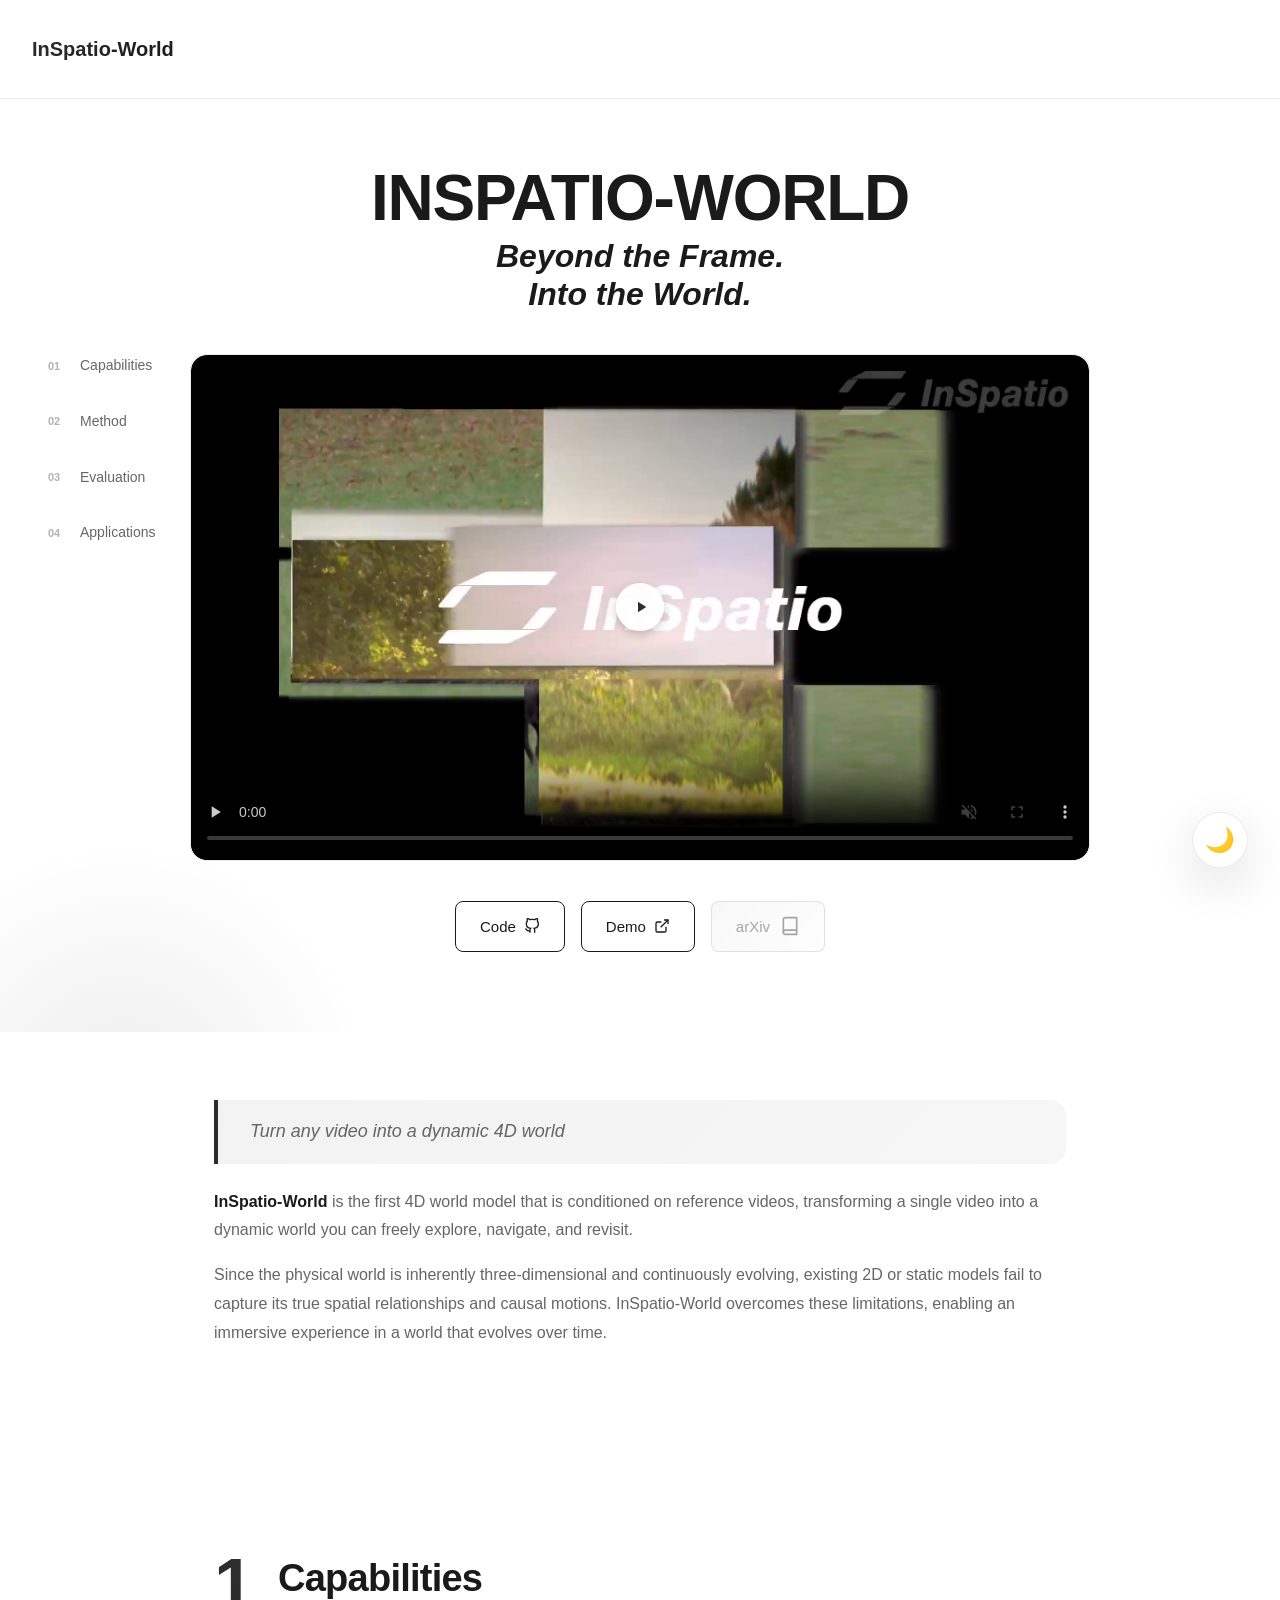
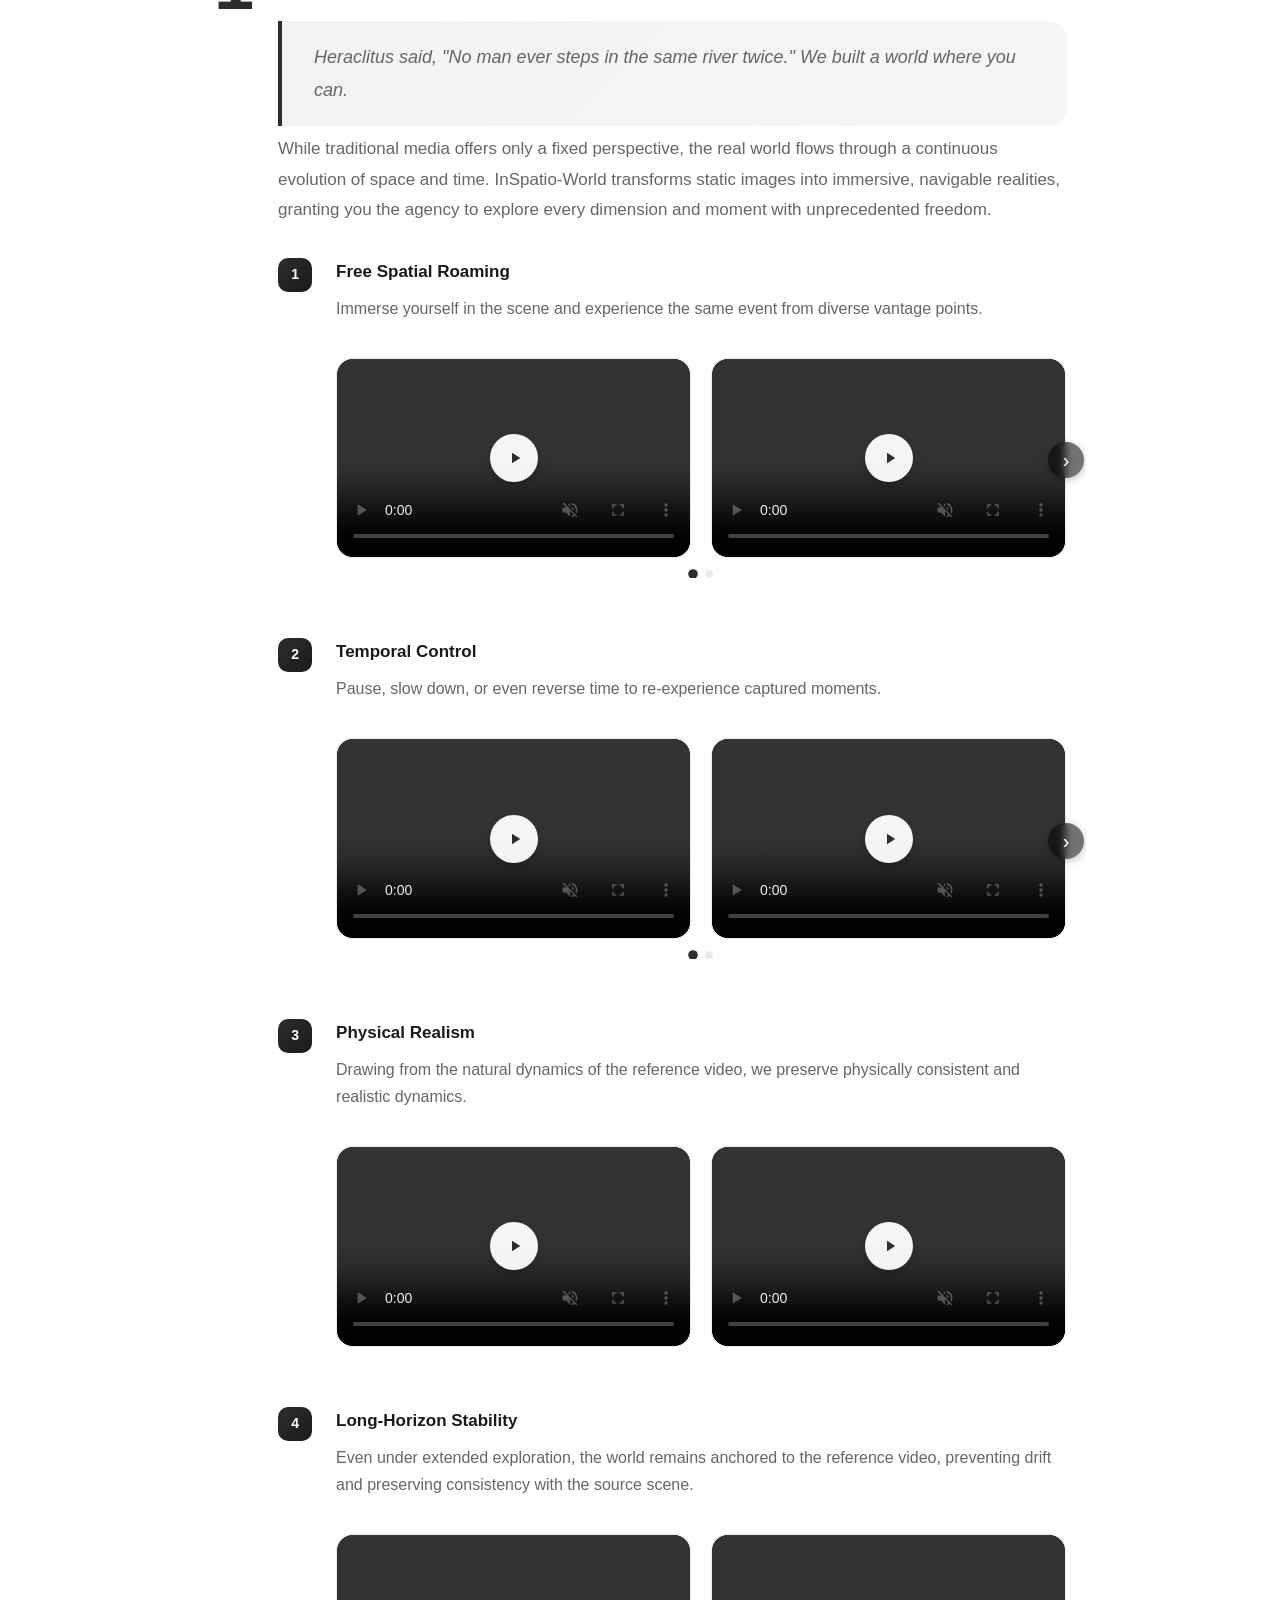
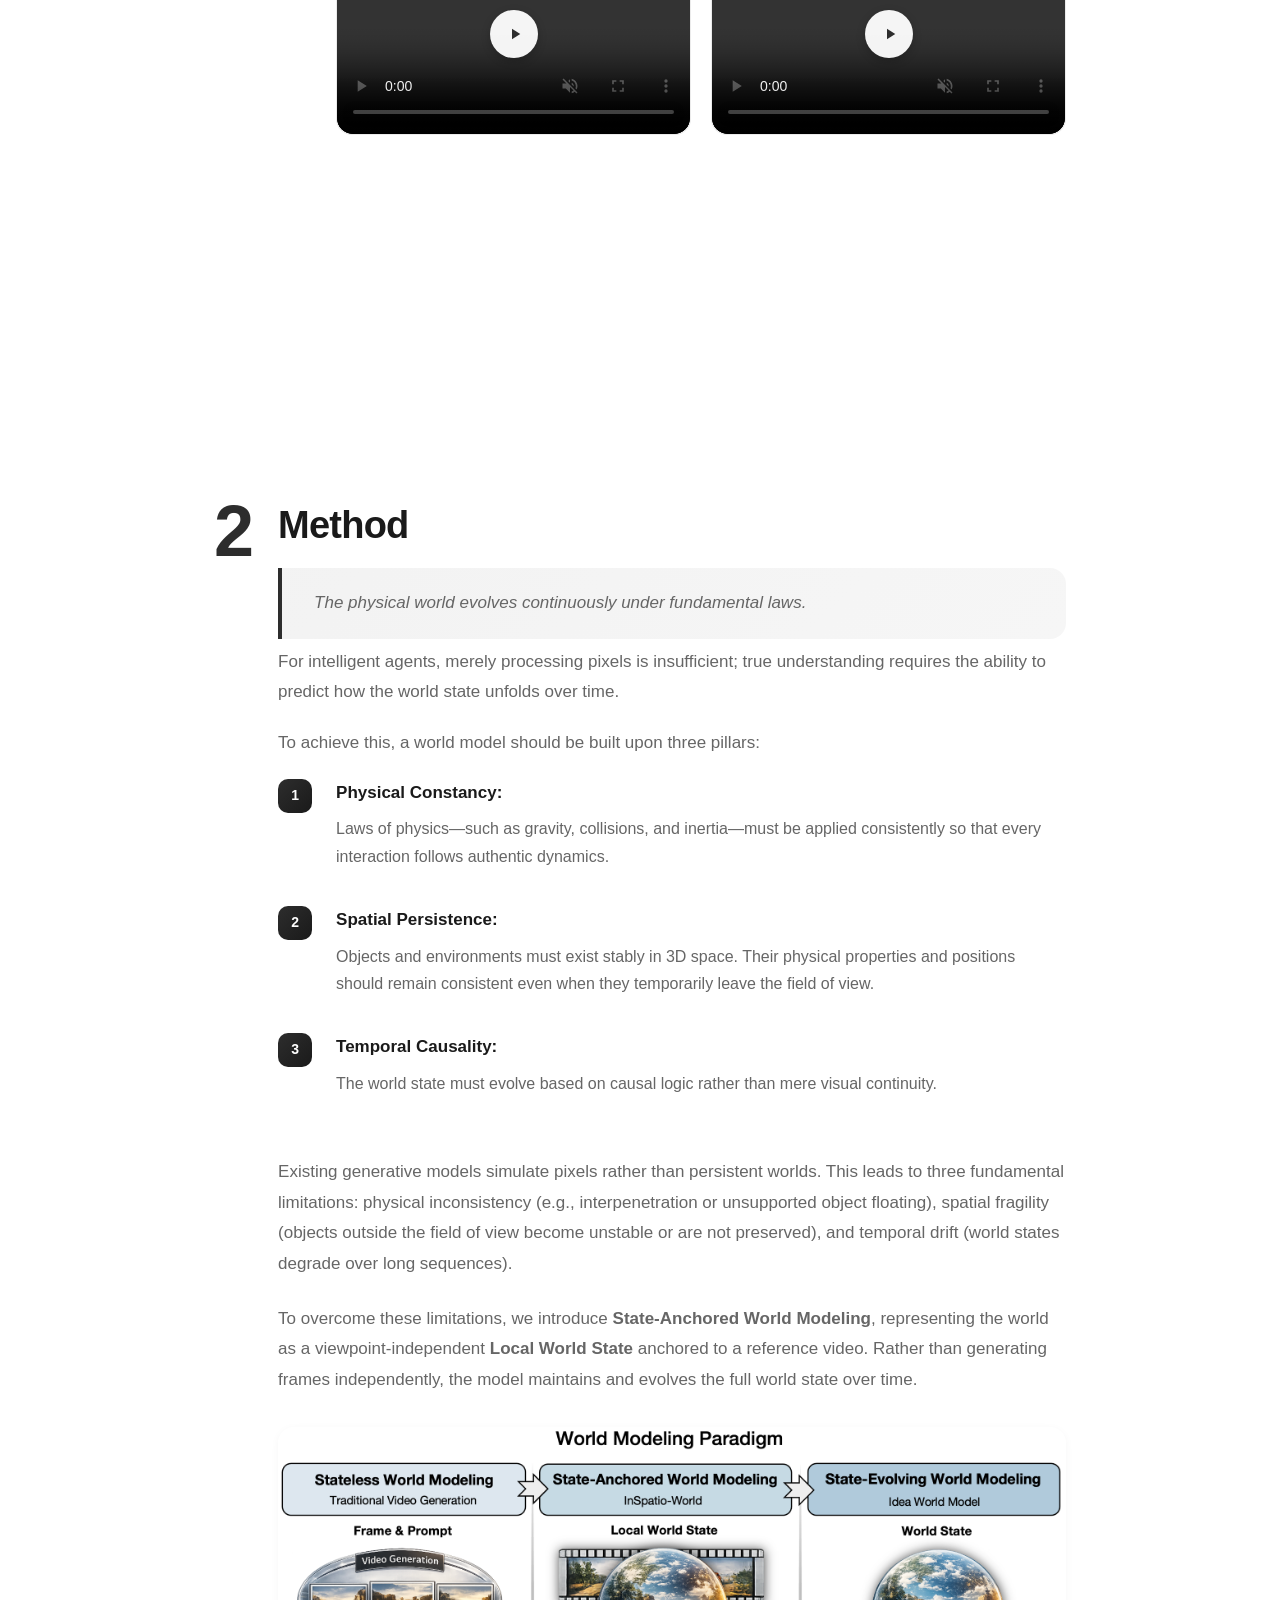
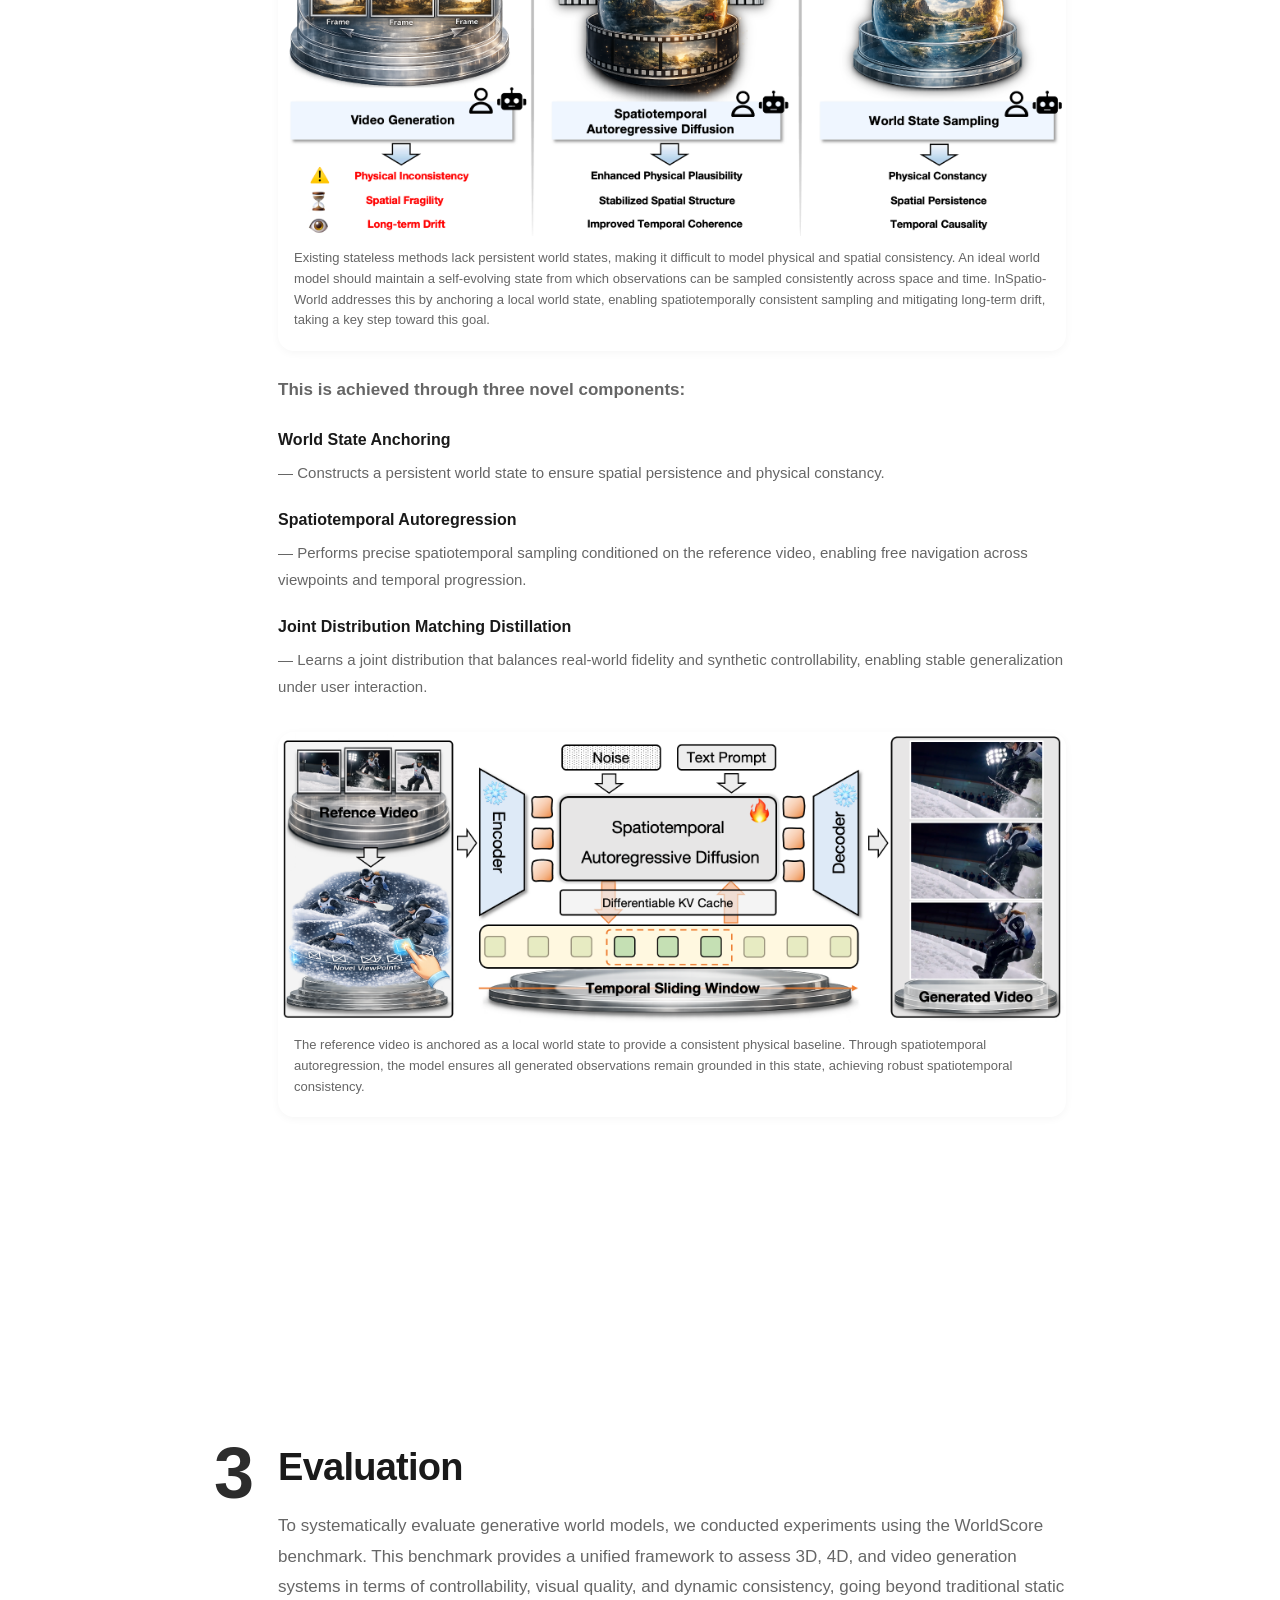
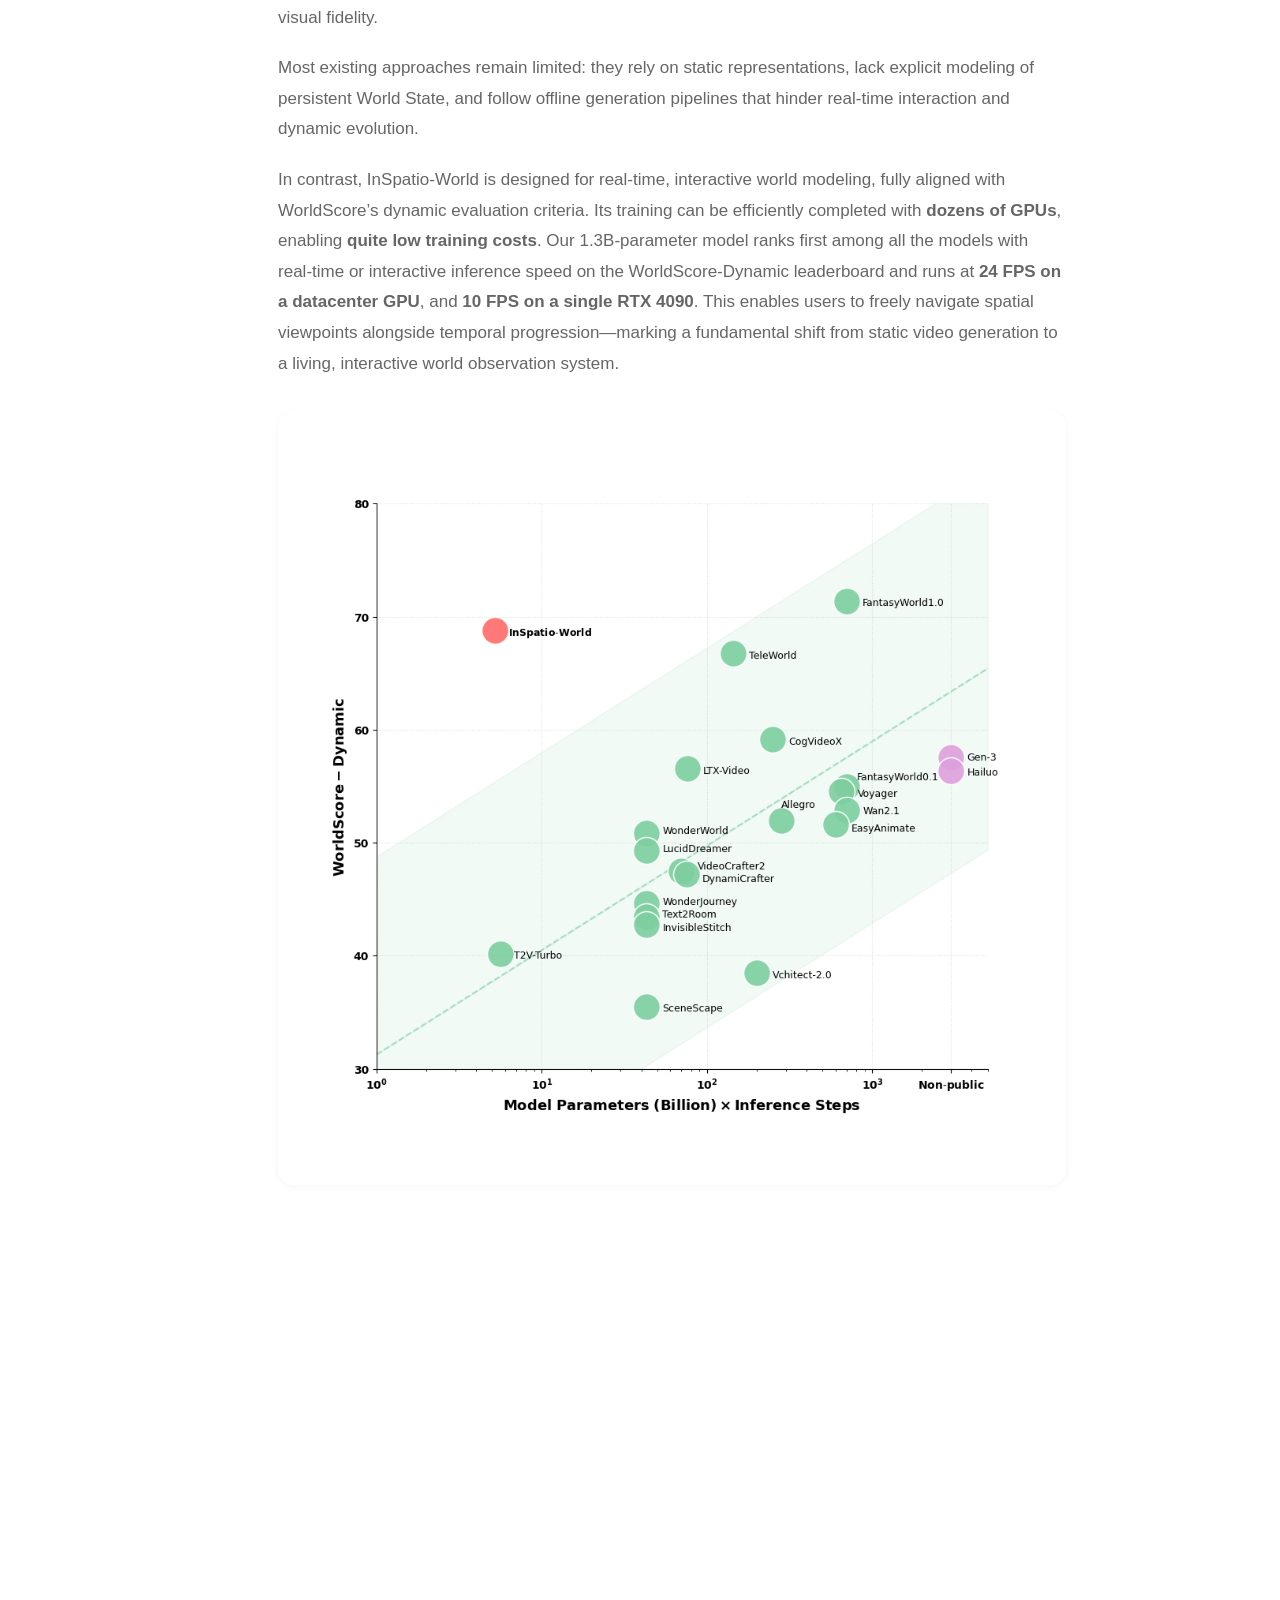
==== commit 74bf7f80: "Update index.html" ====
--- a/inspatio-world/index.html
+++ b/inspatio-world/index.html
@@ -357,7 +357,7 @@
 
                 <p>
                     In contrast, InSpatio-World is designed for real-time, interactive world modeling, fully aligned with WorldScore’s dynamic evaluation criteria.
-                    Its training can be efficiently completed with <b>no more than 100 GPUs</b>, enabling <b>quite low training costs</b>. Our 1.3B-parameter model ranks first
+                    Its training can be efficiently completed with <b>dozens of GPUs</b>, enabling <b>quite low training costs</b>. Our 1.3B-parameter model ranks first
                     among all the models with real-time or interactive inference speed on the WorldScore-Dynamic leaderboard and runs at <b>24 FPS on a datacenter
                     GPU</b>, and <b>10 FPS on a single RTX 4090</b>. This enables users to freely navigate spatial viewpoints alongside temporal progression—marking a fundamental
                     shift from static video generation to a living, interactive world observation system.
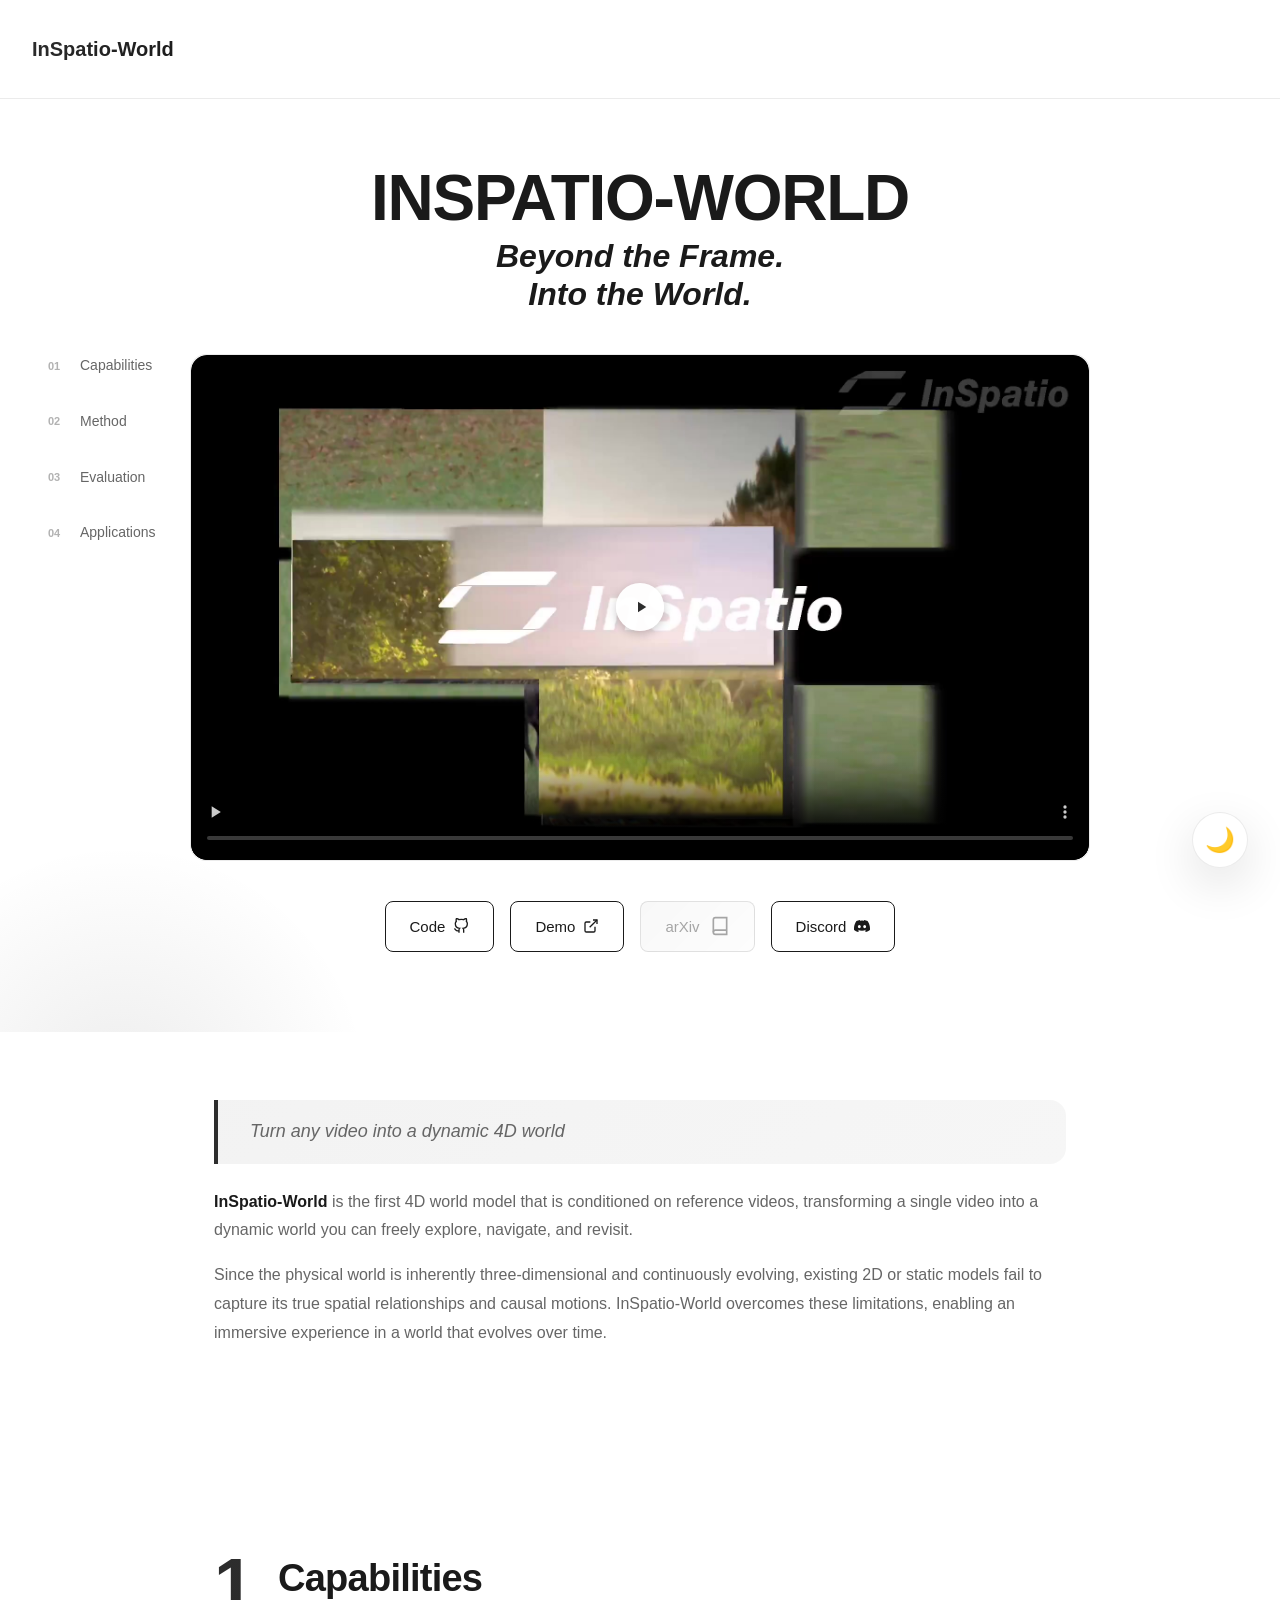
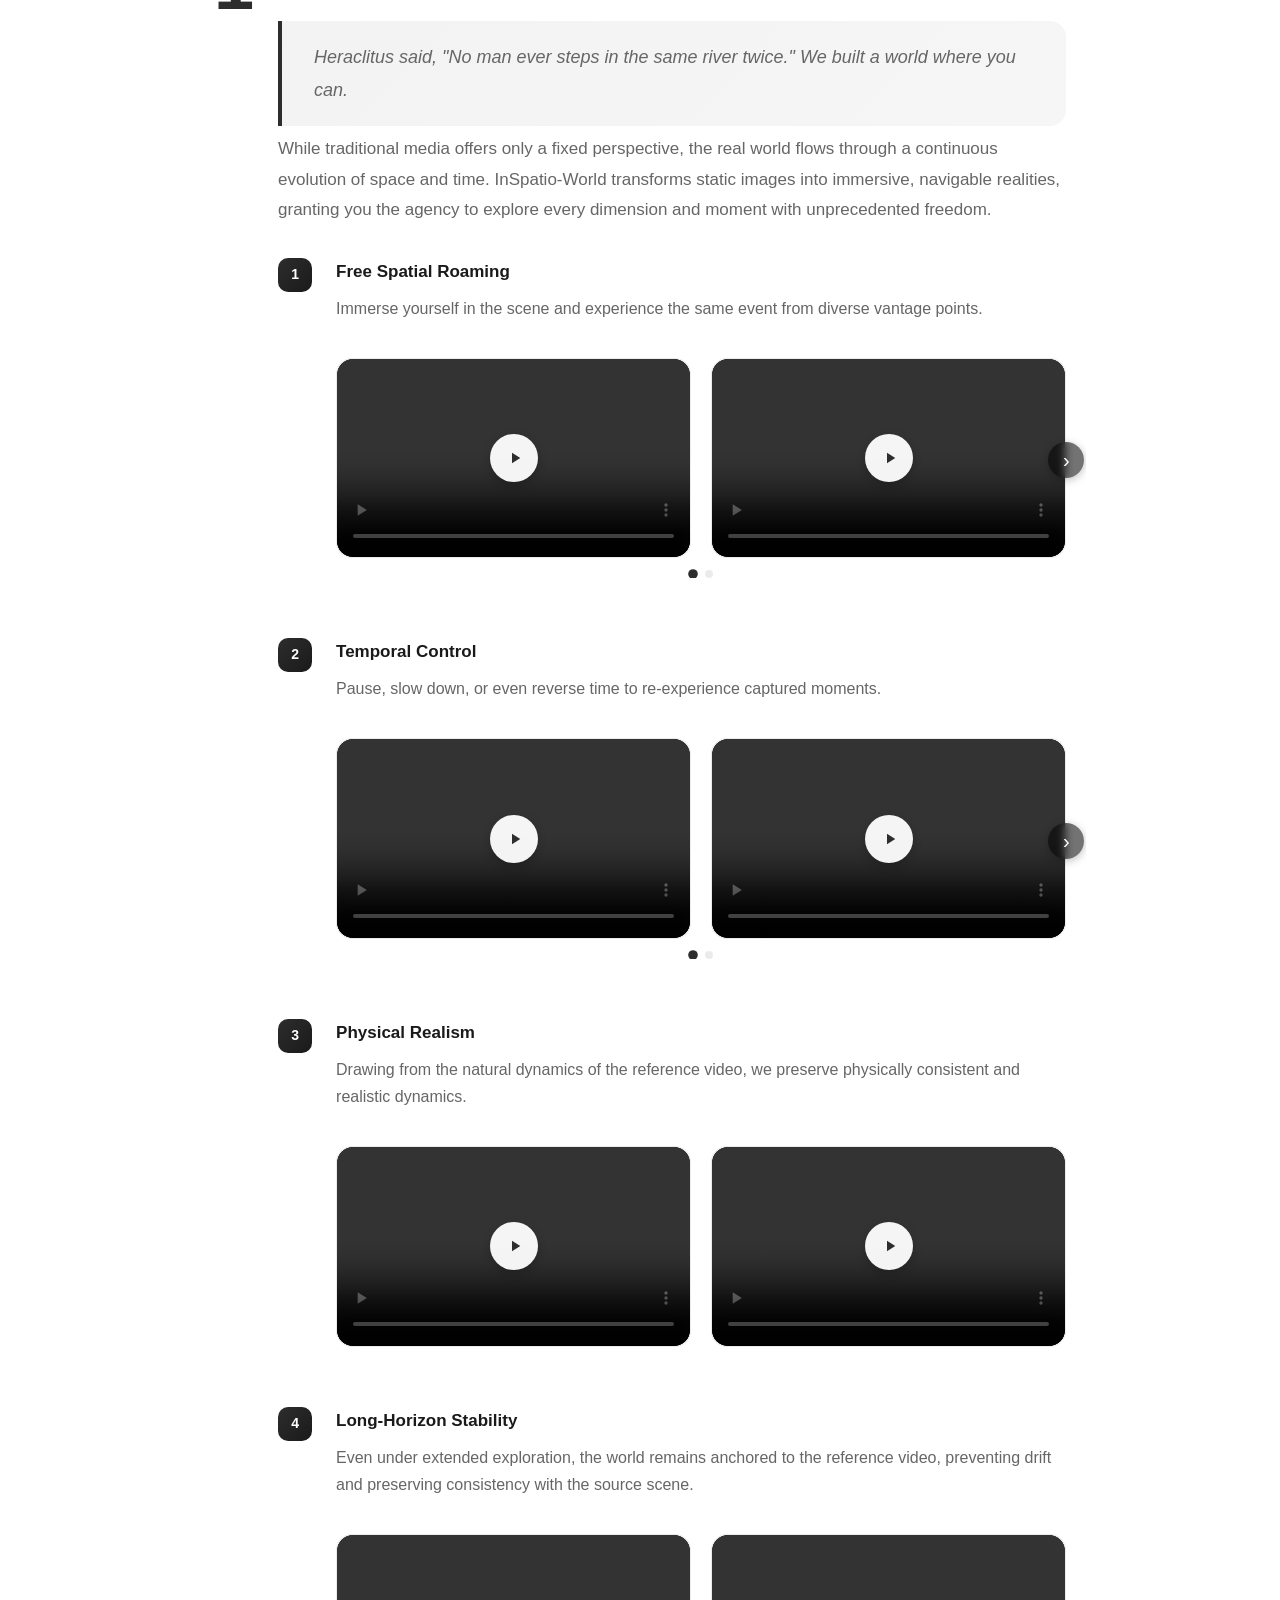
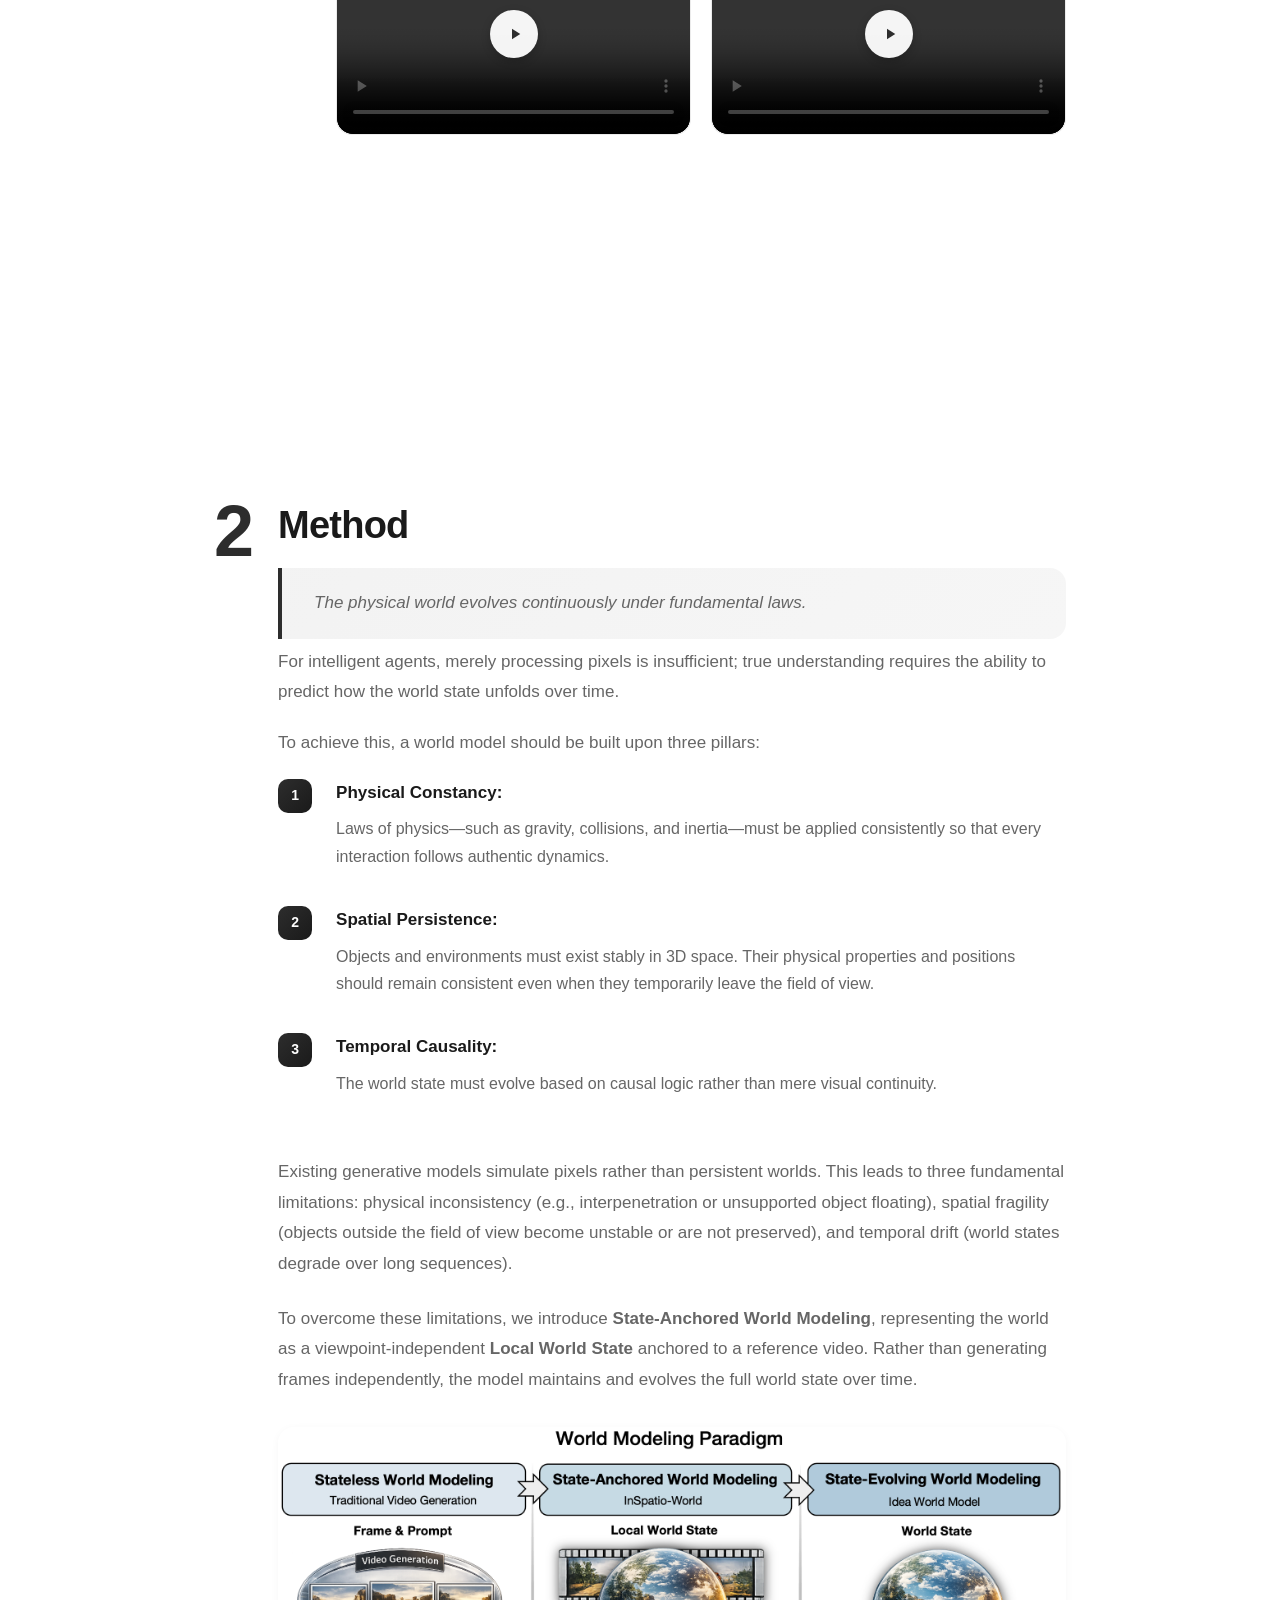
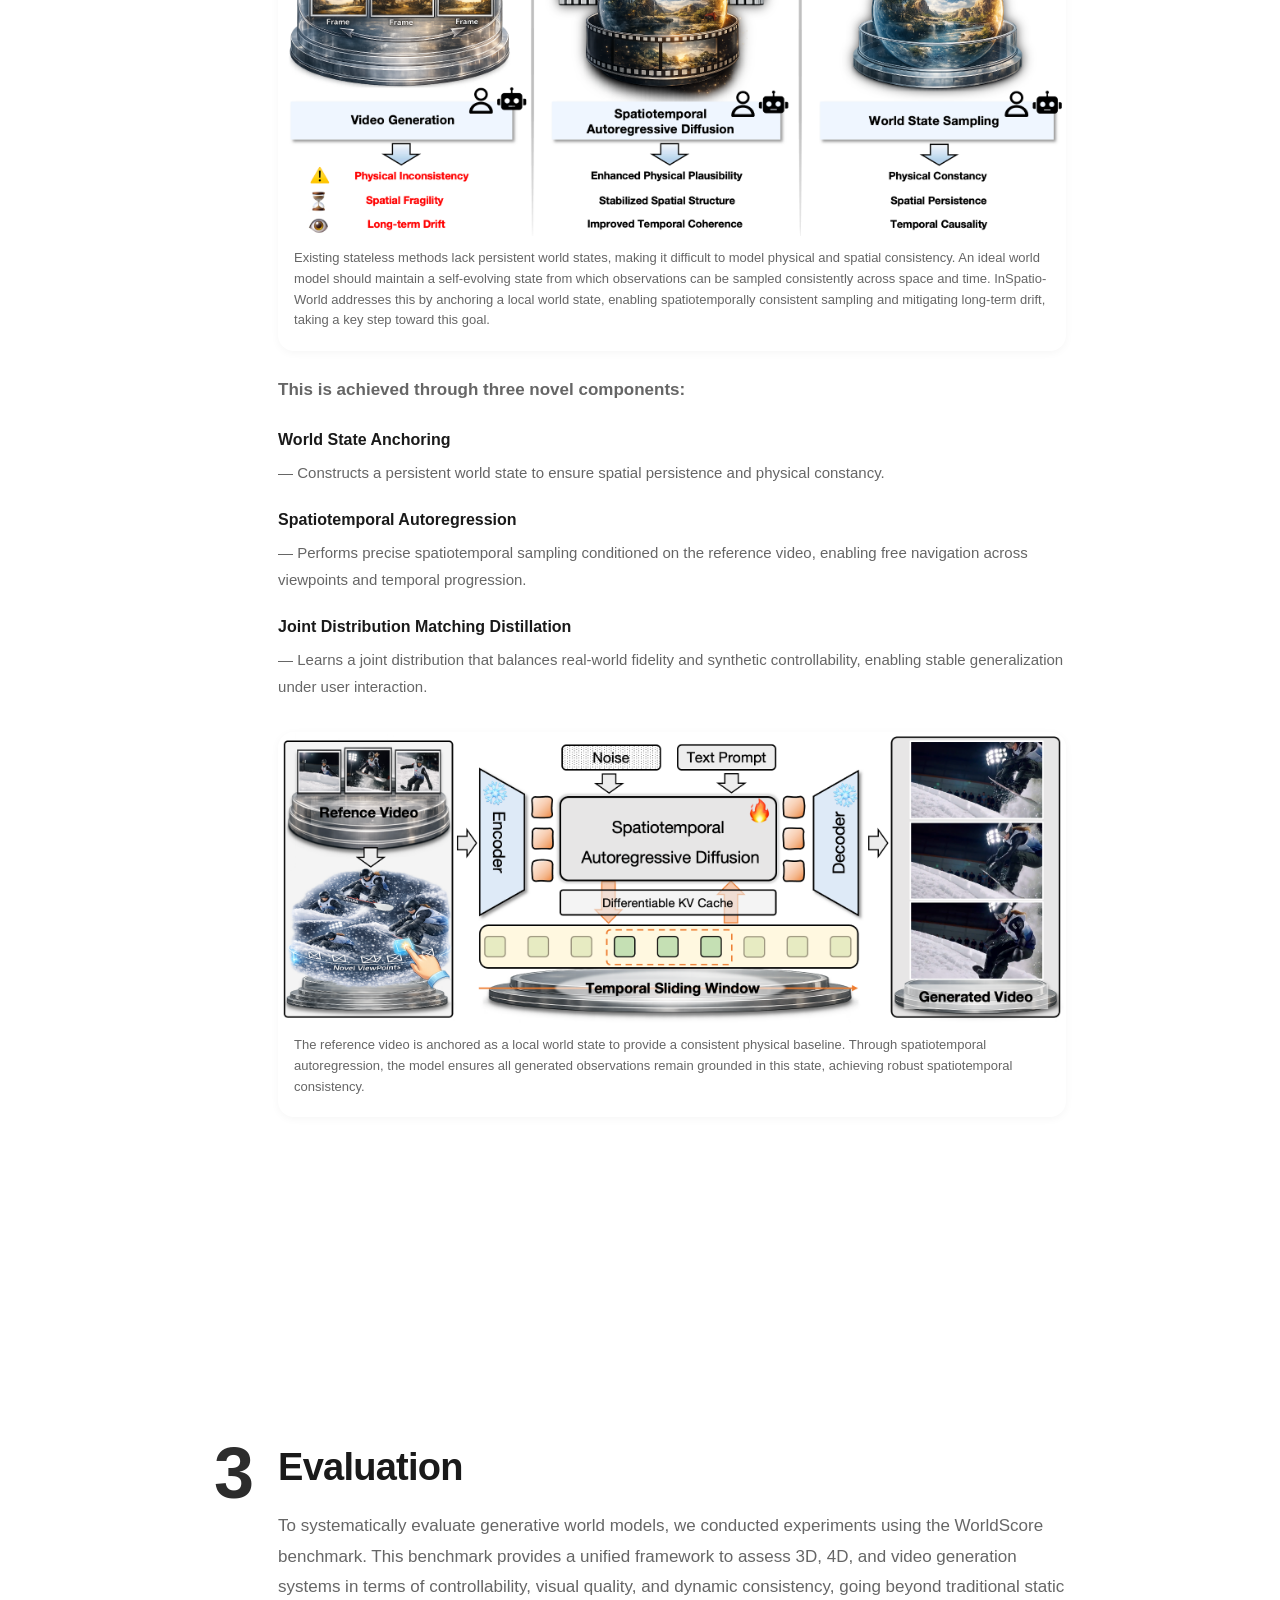
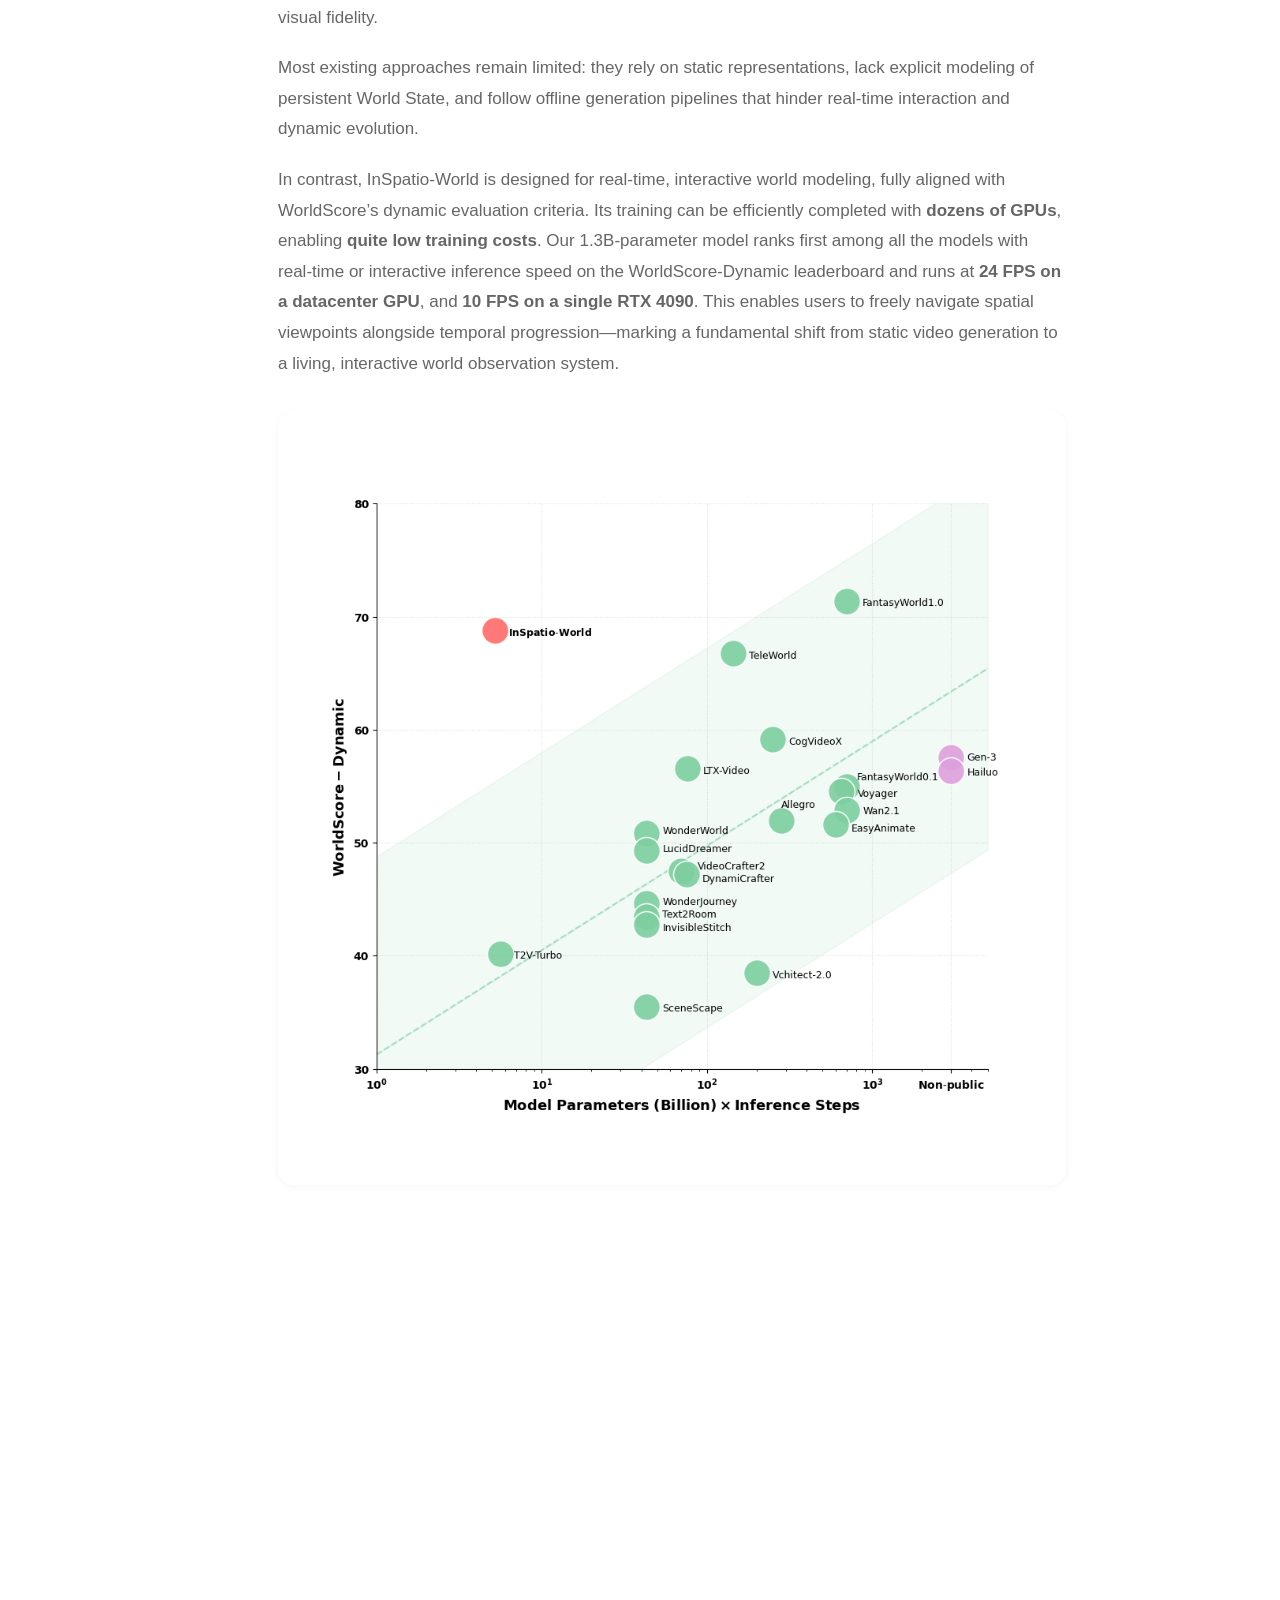
==== commit 5215663b: "Add Discord button to worldfm and inspatio-world project pages" ====
--- a/inspatio-world/index.html
+++ b/inspatio-world/index.html
@@ -60,6 +60,12 @@
                         <path d="M6.5 2H20v20H6.5A2.5 2.5 0 0 1 4 19.5v-15A2.5 2.5 0 0 1 6.5 2z"/>
                     </svg>
                 </a>
+                <a href="https://discord.gg/SyyjR3Z57w" target="_blank" class="cta-button">
+                    Discord
+                    <svg width="16" height="16" viewBox="0 0 24 24" fill="currentColor">
+                        <path d="M20.317 4.37a19.791 19.791 0 0 0-4.885-1.515.074.074 0 0 0-.079.037c-.21.375-.444.864-.608 1.25a18.27 18.27 0 0 0-5.487 0 12.64 12.64 0 0 0-.617-1.25.077.077 0 0 0-.079-.037A19.736 19.736 0 0 0 3.677 4.37a.07.07 0 0 0-.032.027C.533 9.046-.32 13.58.099 18.057a.082.082 0 0 0 .031.057 19.9 19.9 0 0 0 5.993 3.03.078.078 0 0 0 .084-.028c.462-.63.874-1.295 1.226-1.994a.076.076 0 0 0-.041-.106 13.107 13.107 0 0 1-1.872-.892.077.077 0 0 1-.008-.128 10.2 10.2 0 0 0 .372-.292.074.074 0 0 1 .077-.01c3.928 1.793 8.18 1.793 12.062 0a.074.074 0 0 1 .078.01c.12.098.246.198.373.292a.077.077 0 0 1-.006.127 12.299 12.299 0 0 1-1.873.892.077.077 0 0 0-.041.107c.36.698.772 1.362 1.225 1.993a.076.076 0 0 0 .084.028 19.839 19.839 0 0 0 6.002-3.03.077.077 0 0 0 .032-.054c.5-5.177-.838-9.674-3.549-13.66a.061.061 0 0 0-.031-.03zM8.02 15.33c-1.183 0-2.157-1.085-2.157-2.419 0-1.333.956-2.419 2.157-2.419 1.21 0 2.176 1.096 2.157 2.42 0 1.333-.956 2.418-2.157 2.418zm7.975 0c-1.183 0-2.157-1.085-2.157-2.419 0-1.333.956-2.419 2.157-2.419 1.21 0 2.176 1.096 2.157 2.42 0 1.333-.946 2.418-2.157 2.418z"/>
+                    </svg>
+                </a>
             </div>
         </div>
     </section>
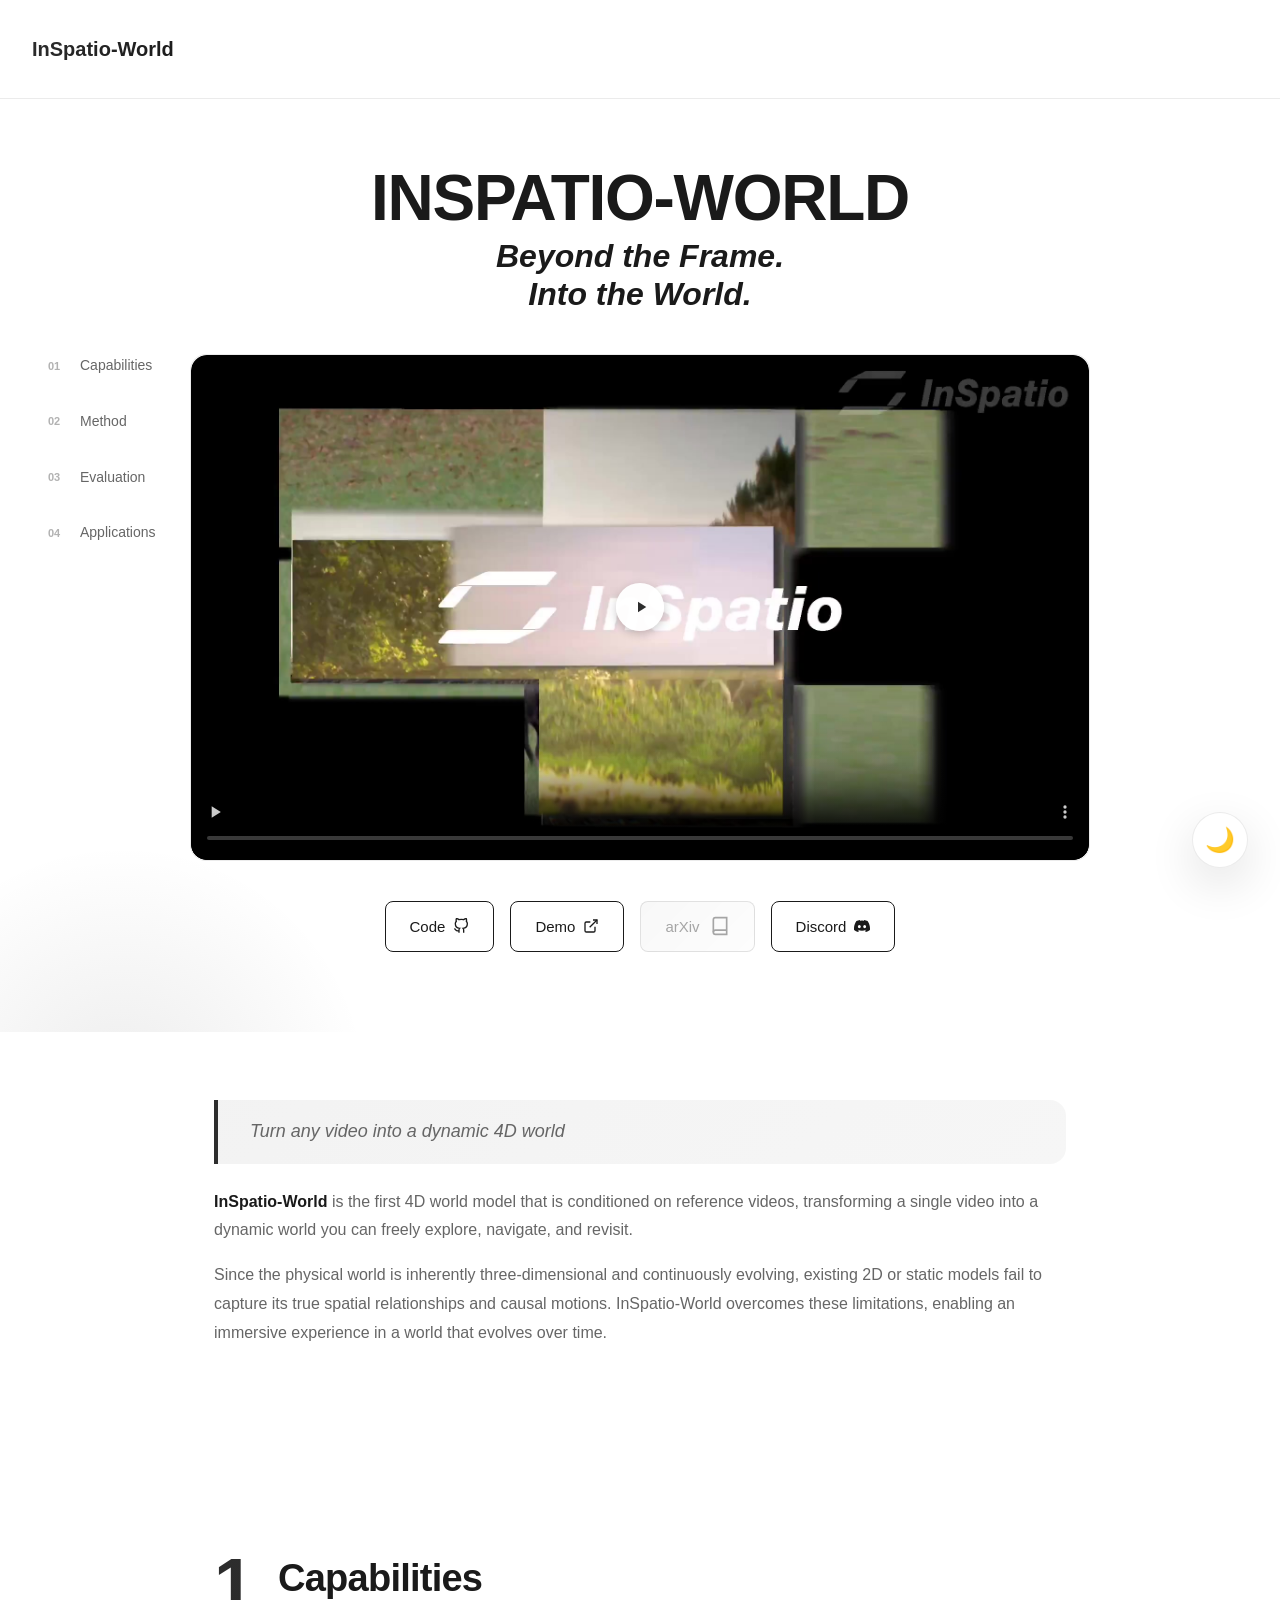
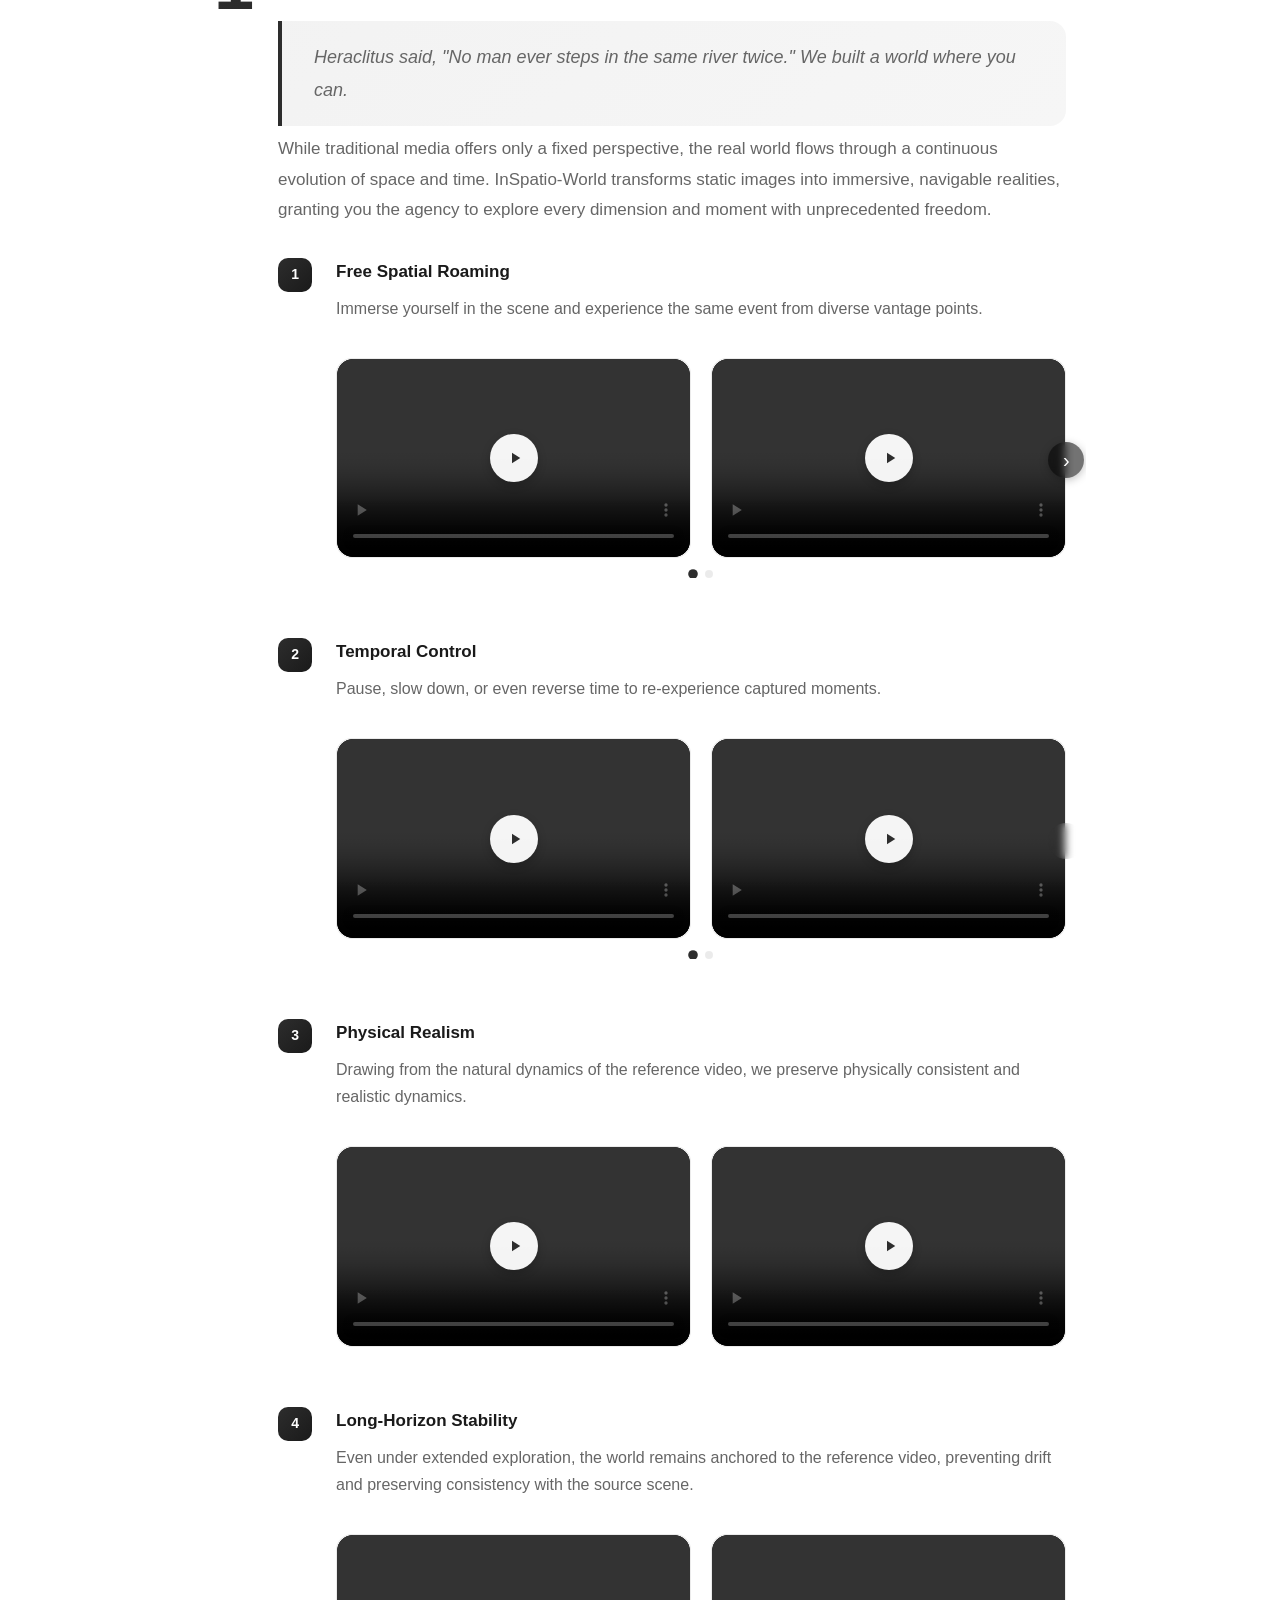
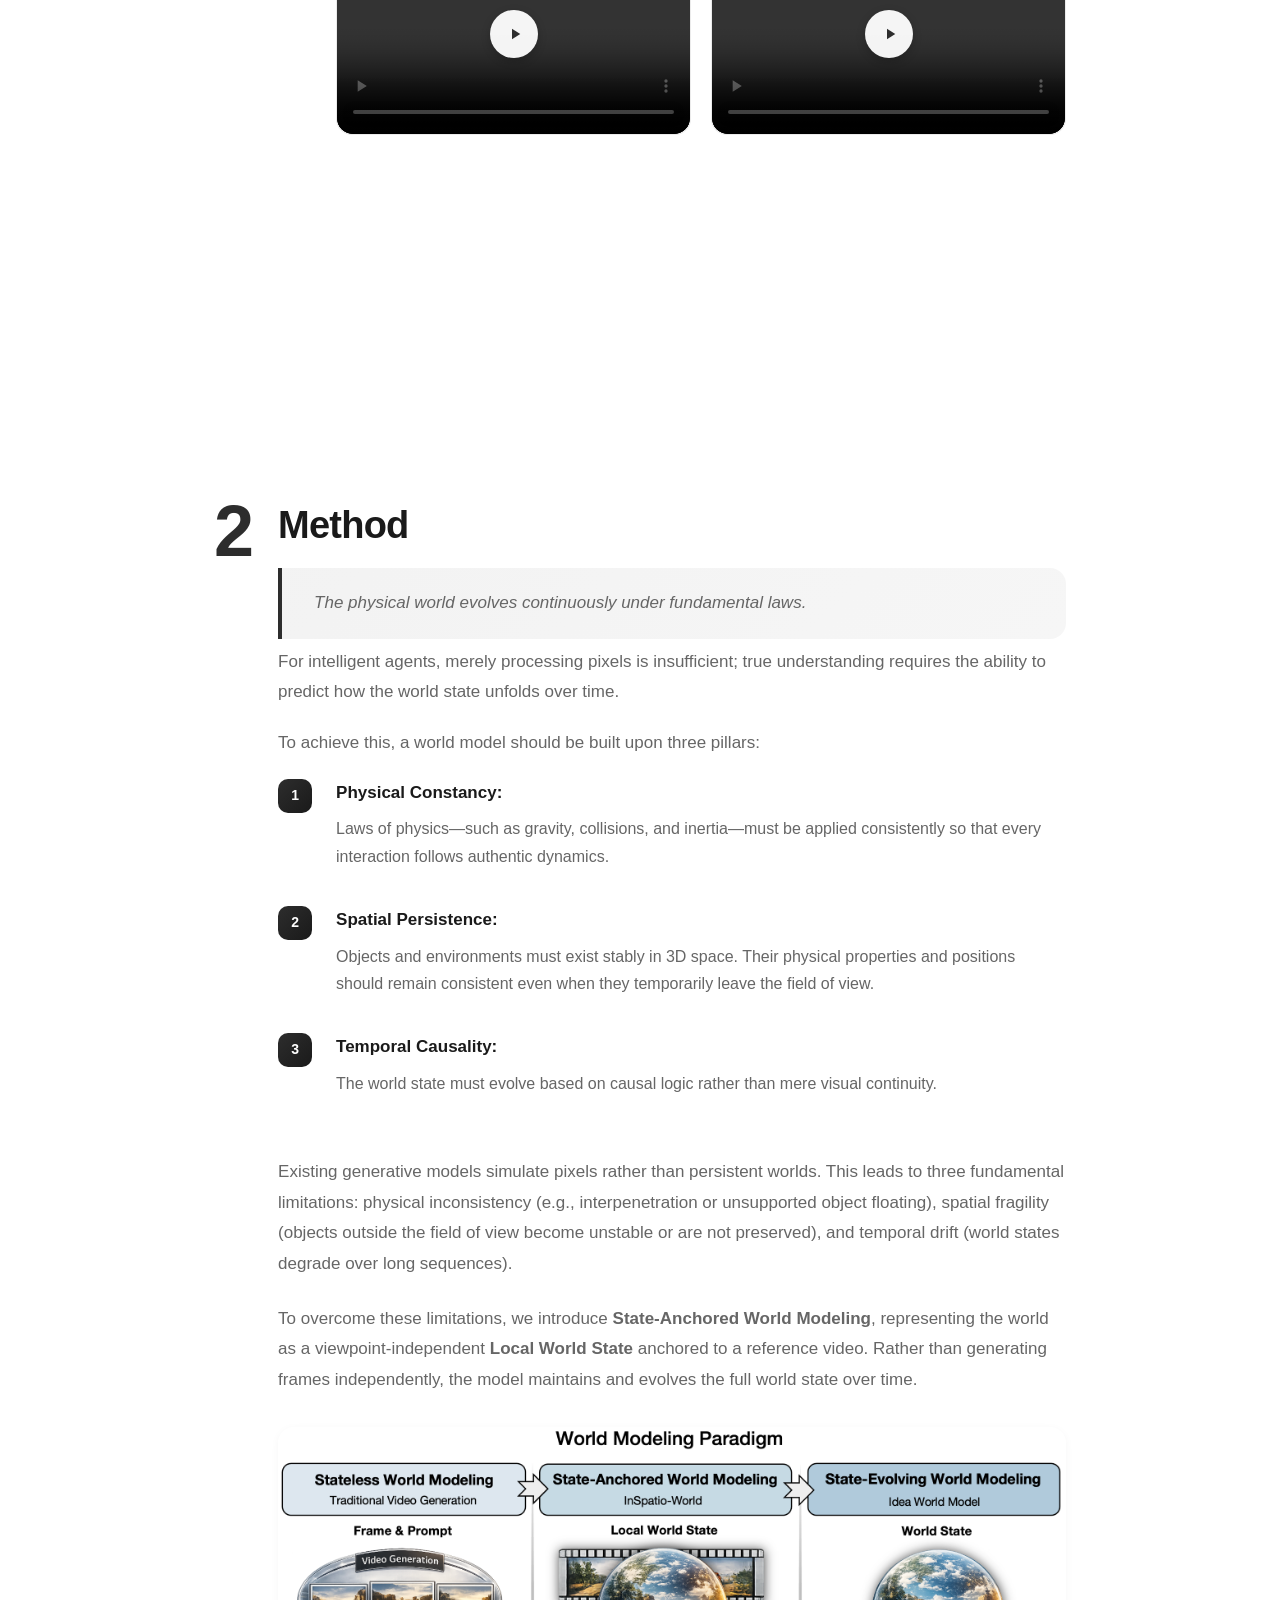
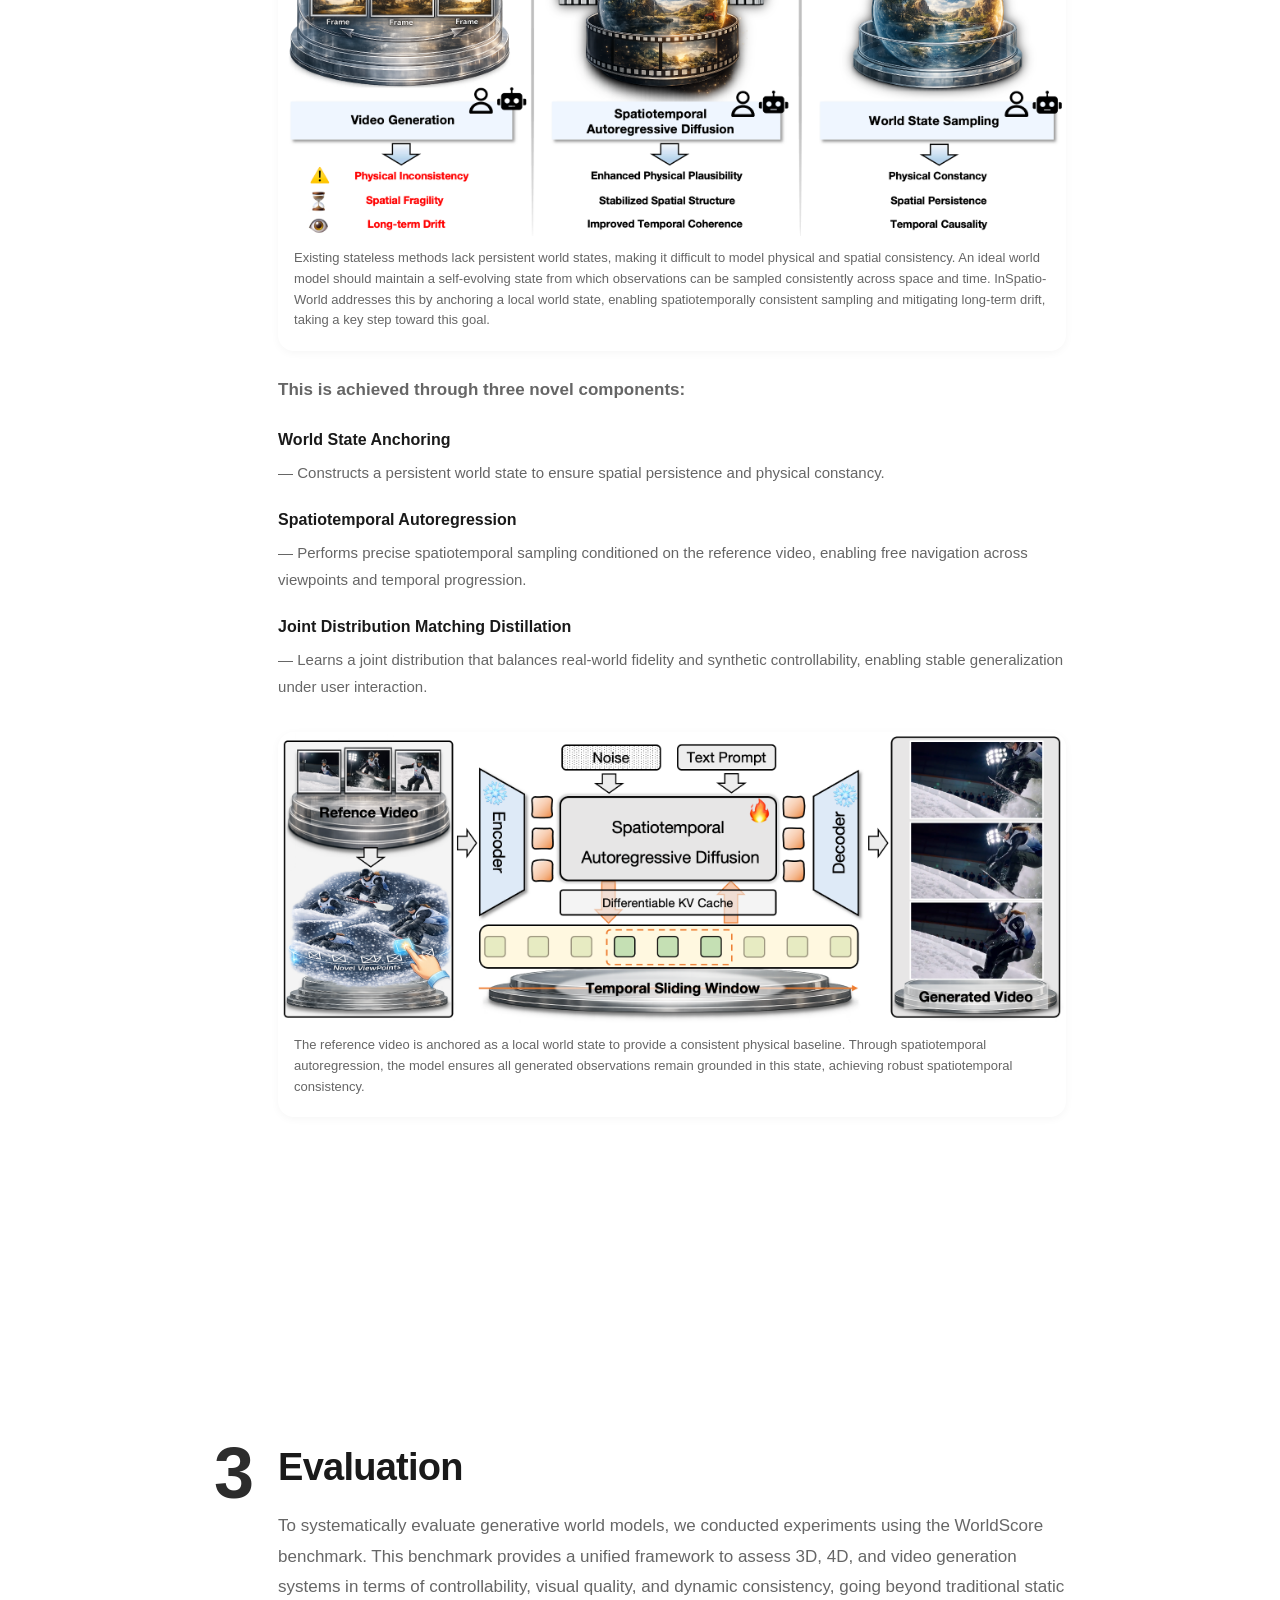
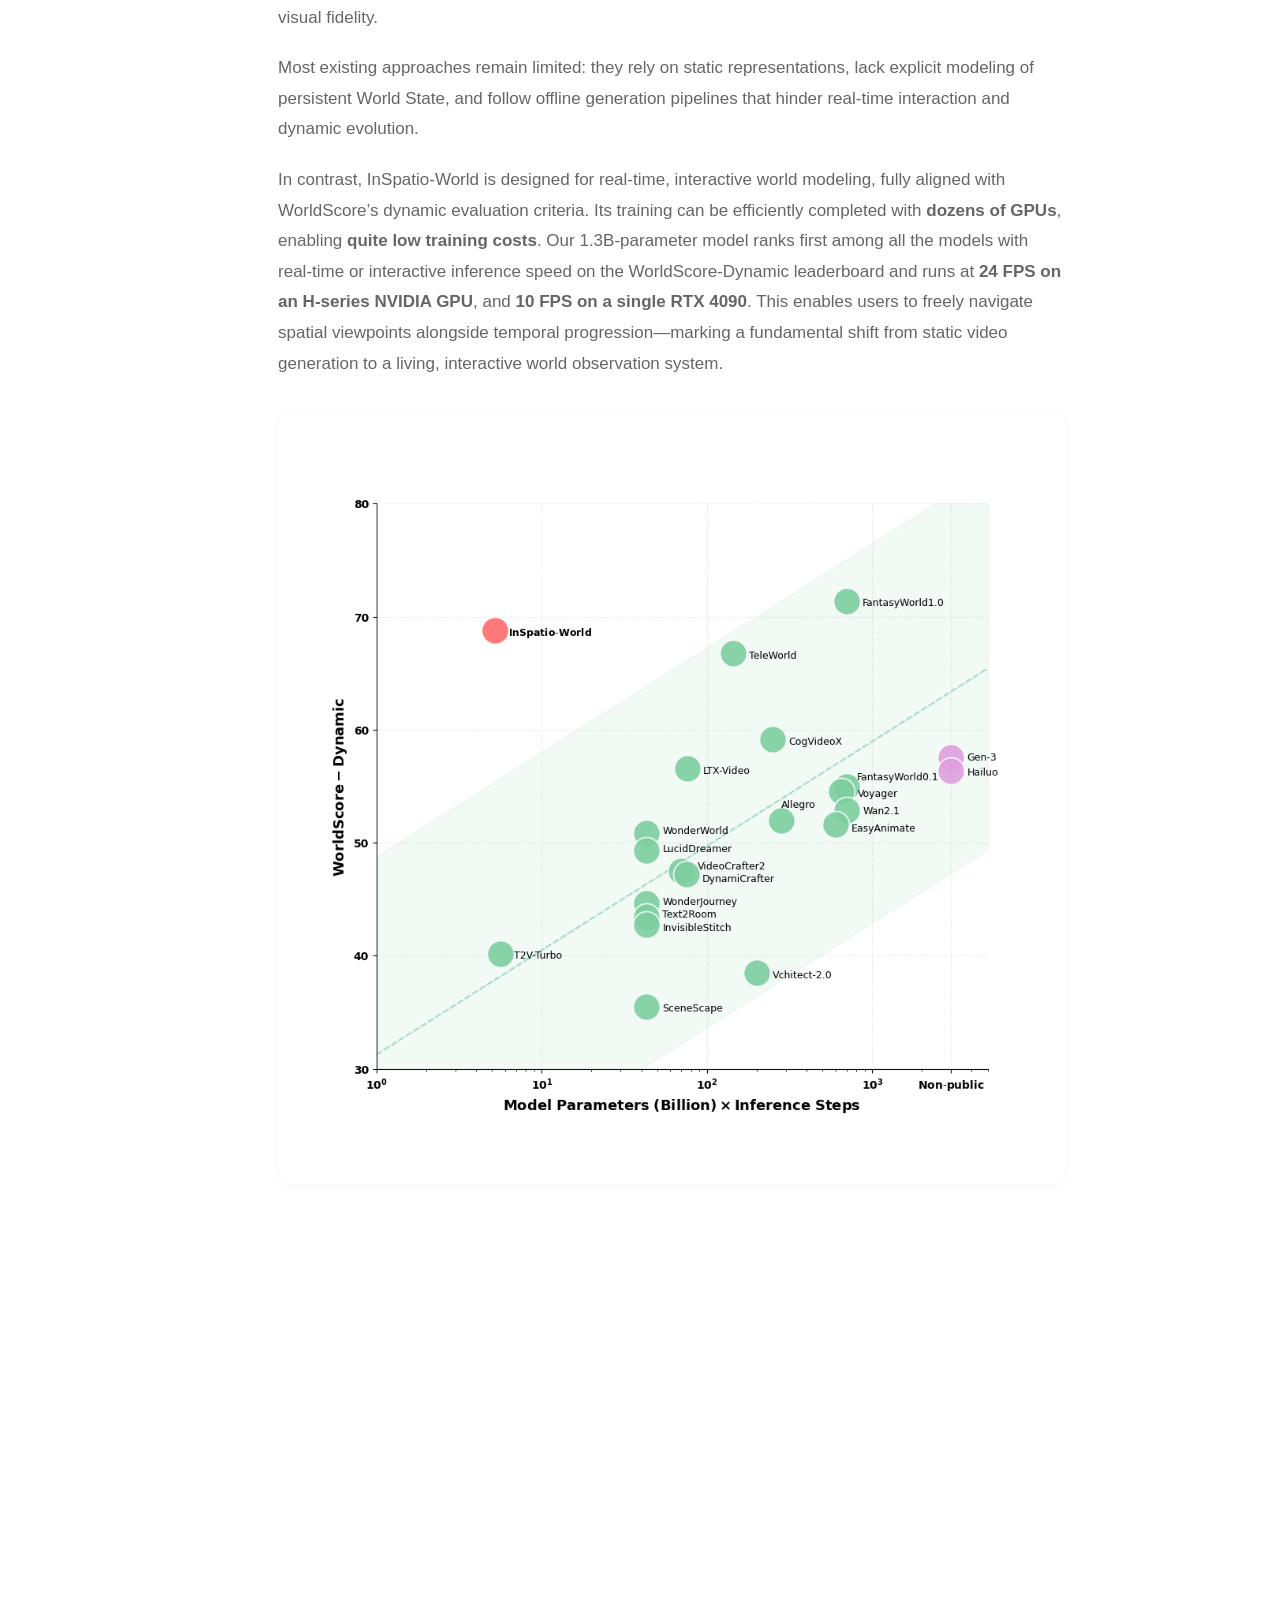
==== commit 08118cd7: "Update index.html" ====
--- a/inspatio-world/index.html
+++ b/inspatio-world/index.html
@@ -364,7 +364,7 @@
                 <p>
                     In contrast, InSpatio-World is designed for real-time, interactive world modeling, fully aligned with WorldScore’s dynamic evaluation criteria.
                     Its training can be efficiently completed with <b>dozens of GPUs</b>, enabling <b>quite low training costs</b>. Our 1.3B-parameter model ranks first
-                    among all the models with real-time or interactive inference speed on the WorldScore-Dynamic leaderboard and runs at <b>24 FPS on a datacenter
+                    among all the models with real-time or interactive inference speed on the WorldScore-Dynamic leaderboard and runs at <b>24 FPS on an H-series NVIDIA
                     GPU</b>, and <b>10 FPS on a single RTX 4090</b>. This enables users to freely navigate spatial viewpoints alongside temporal progression—marking a fundamental
                     shift from static video generation to a living, interactive world observation system.
                 </p>
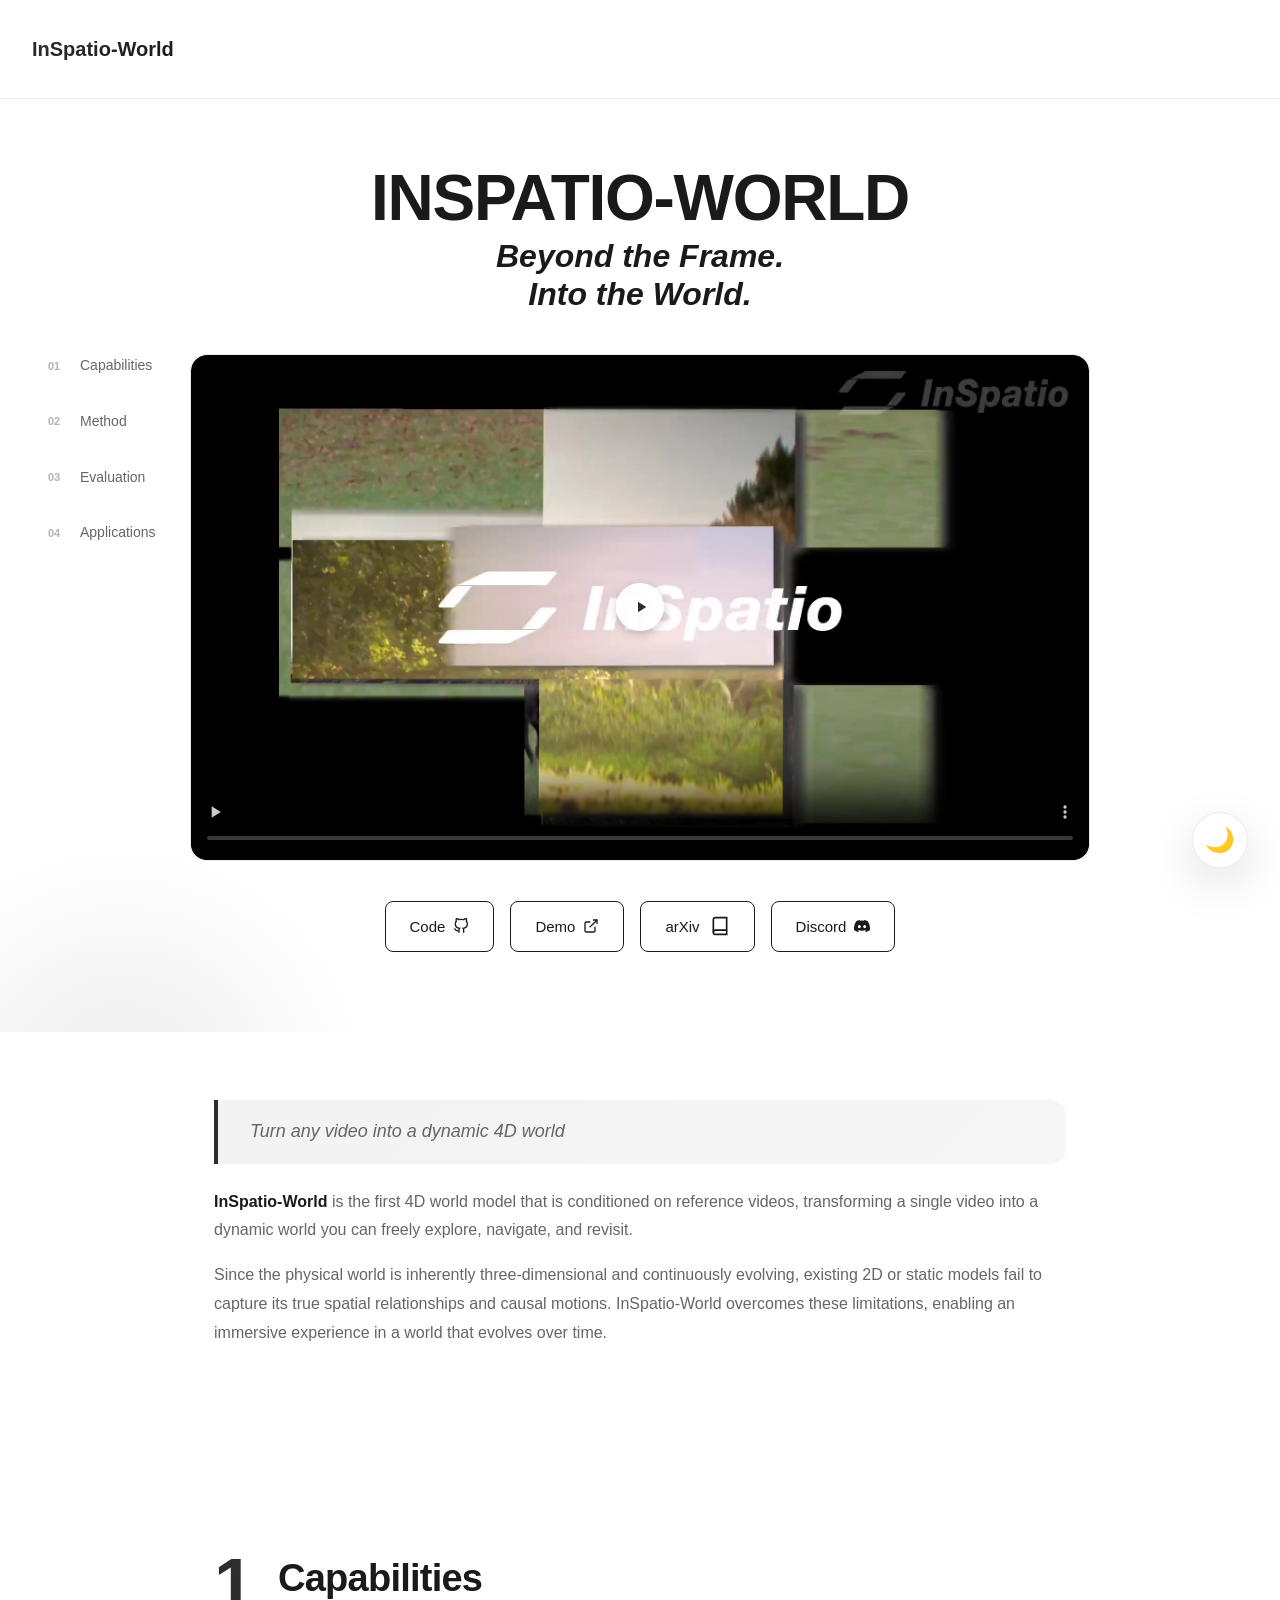
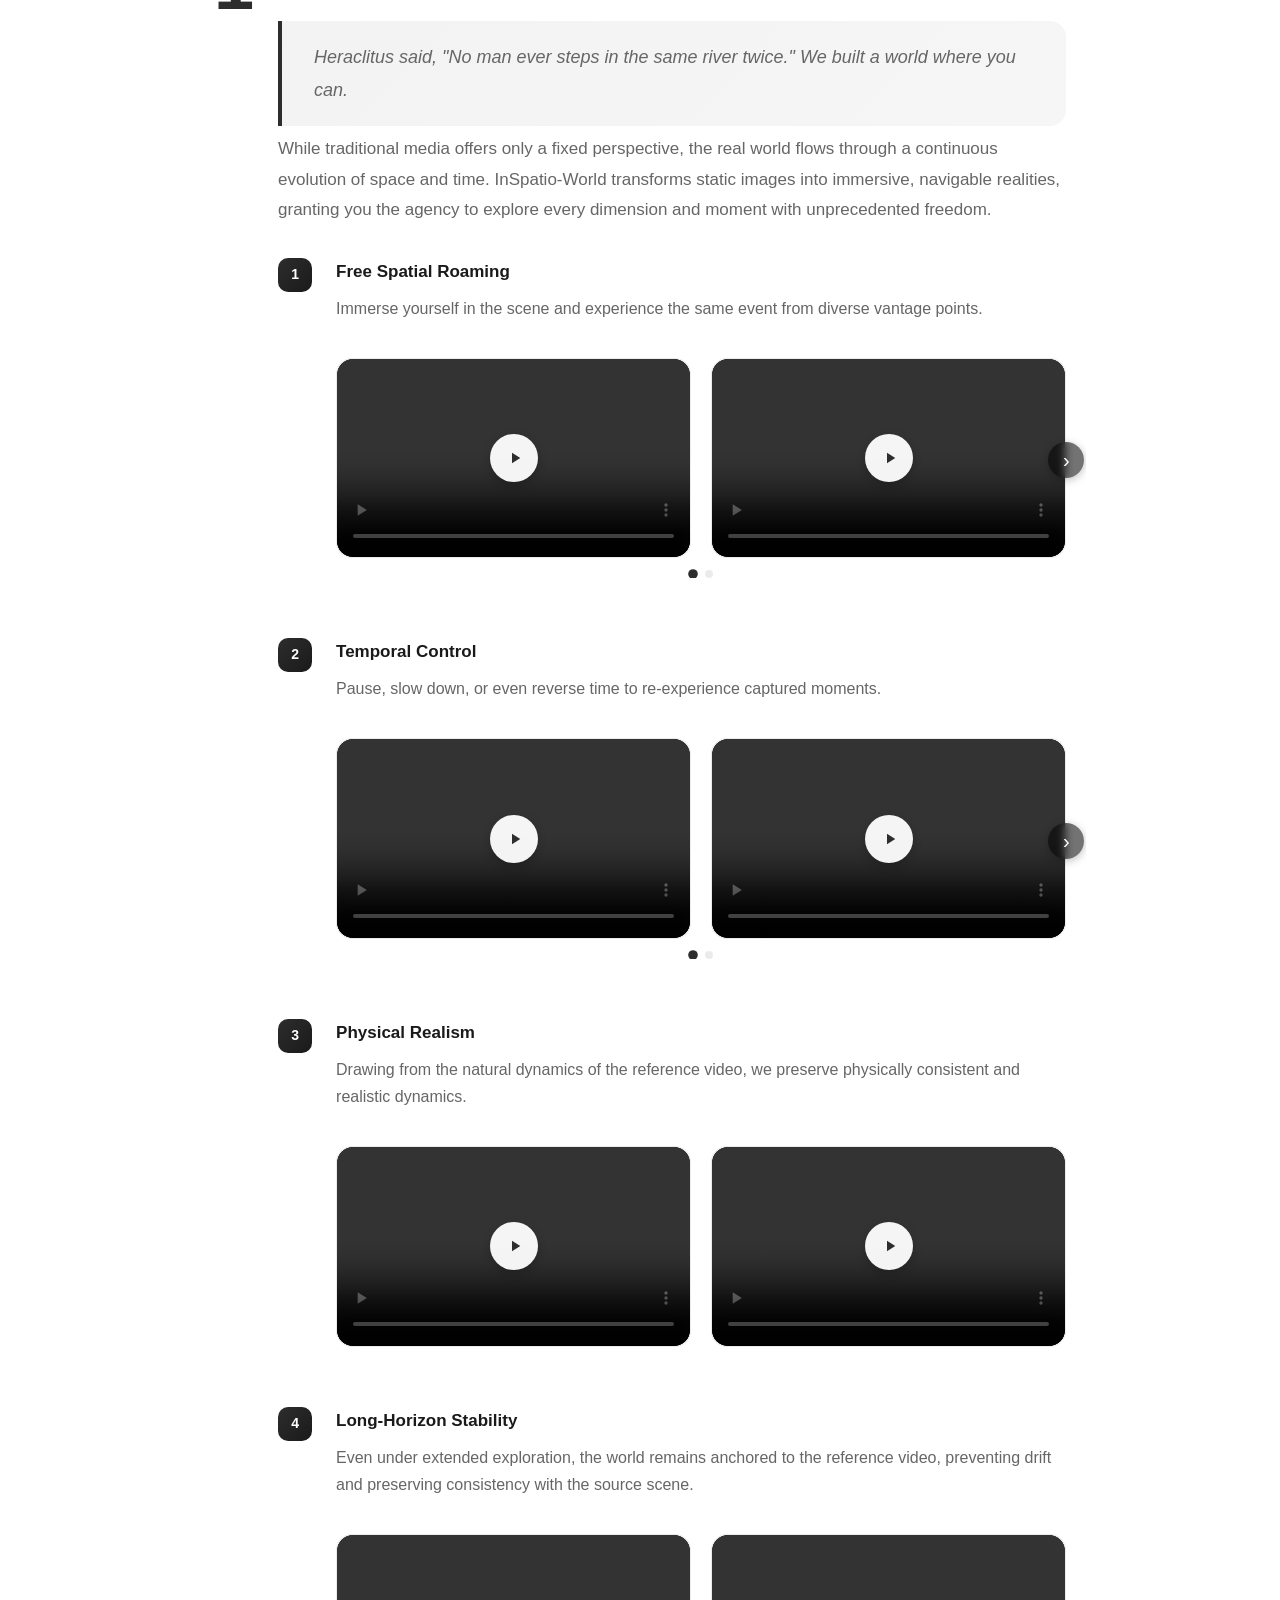
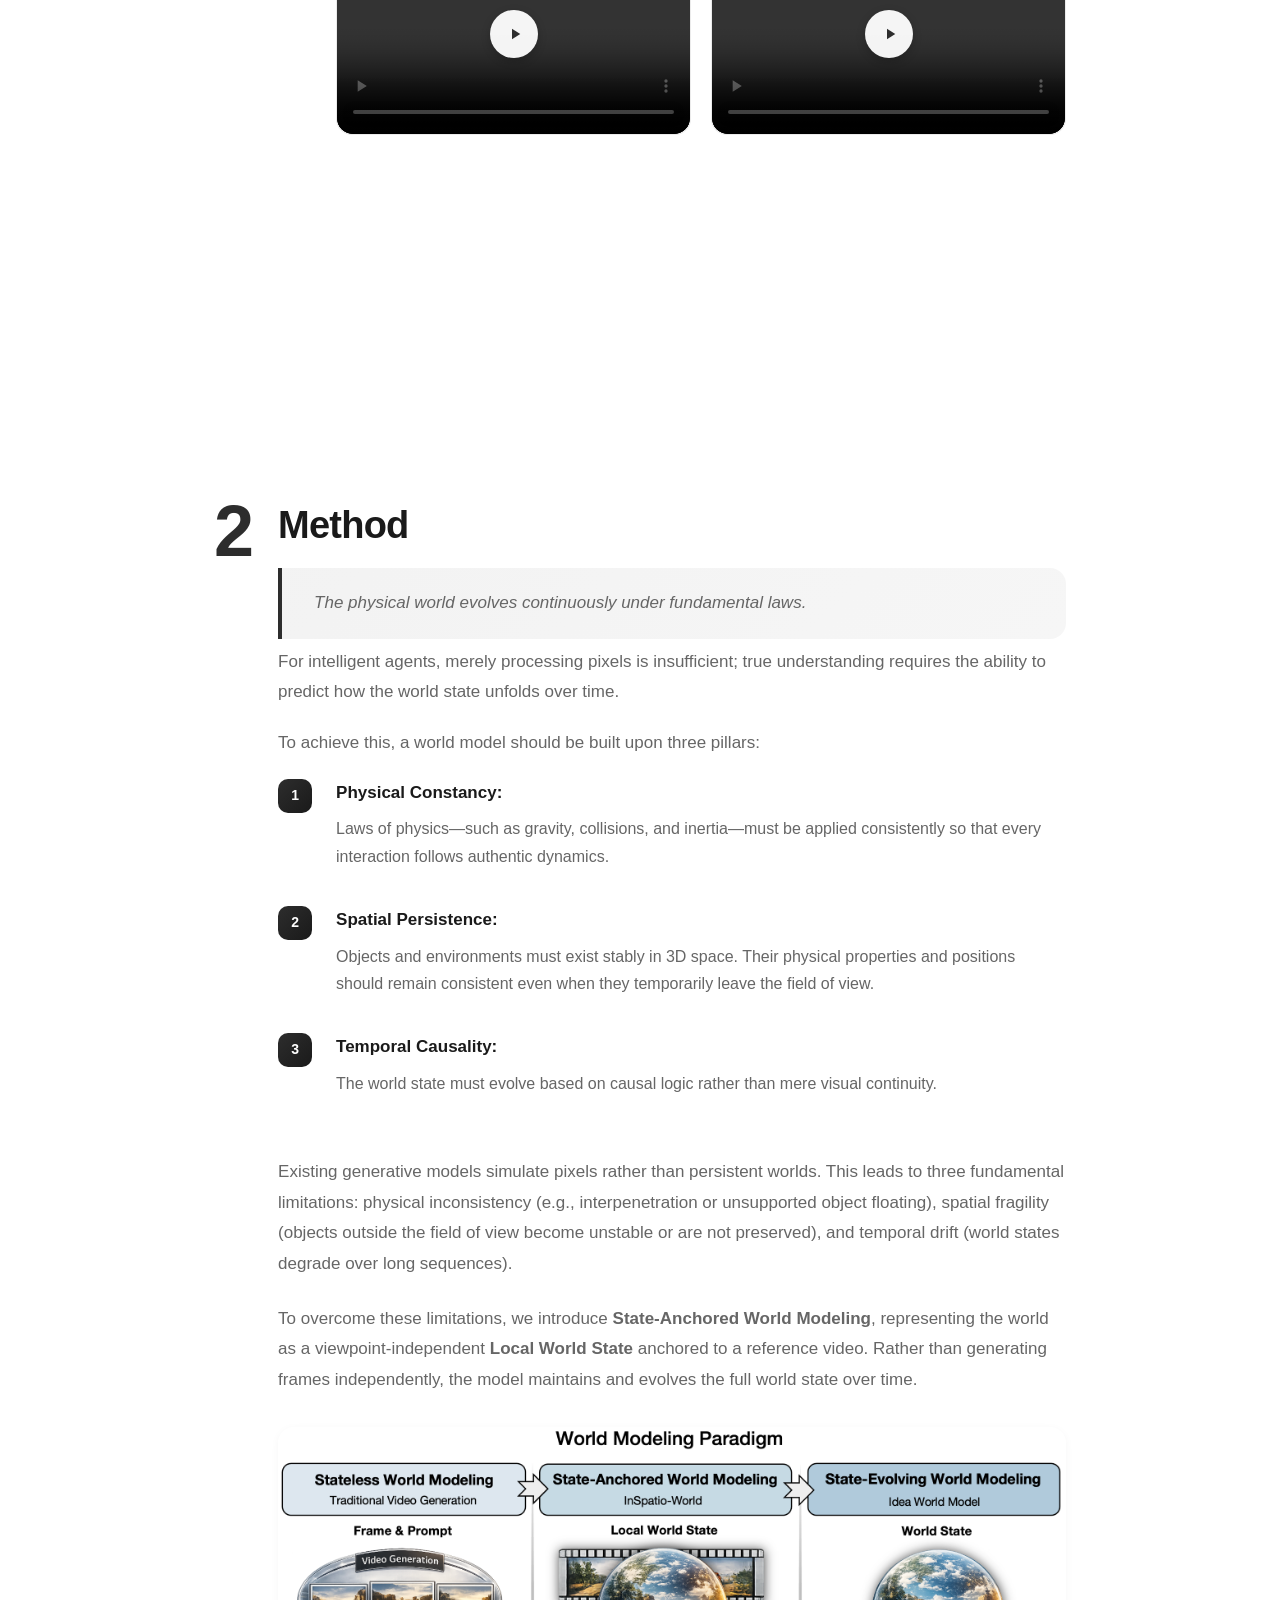
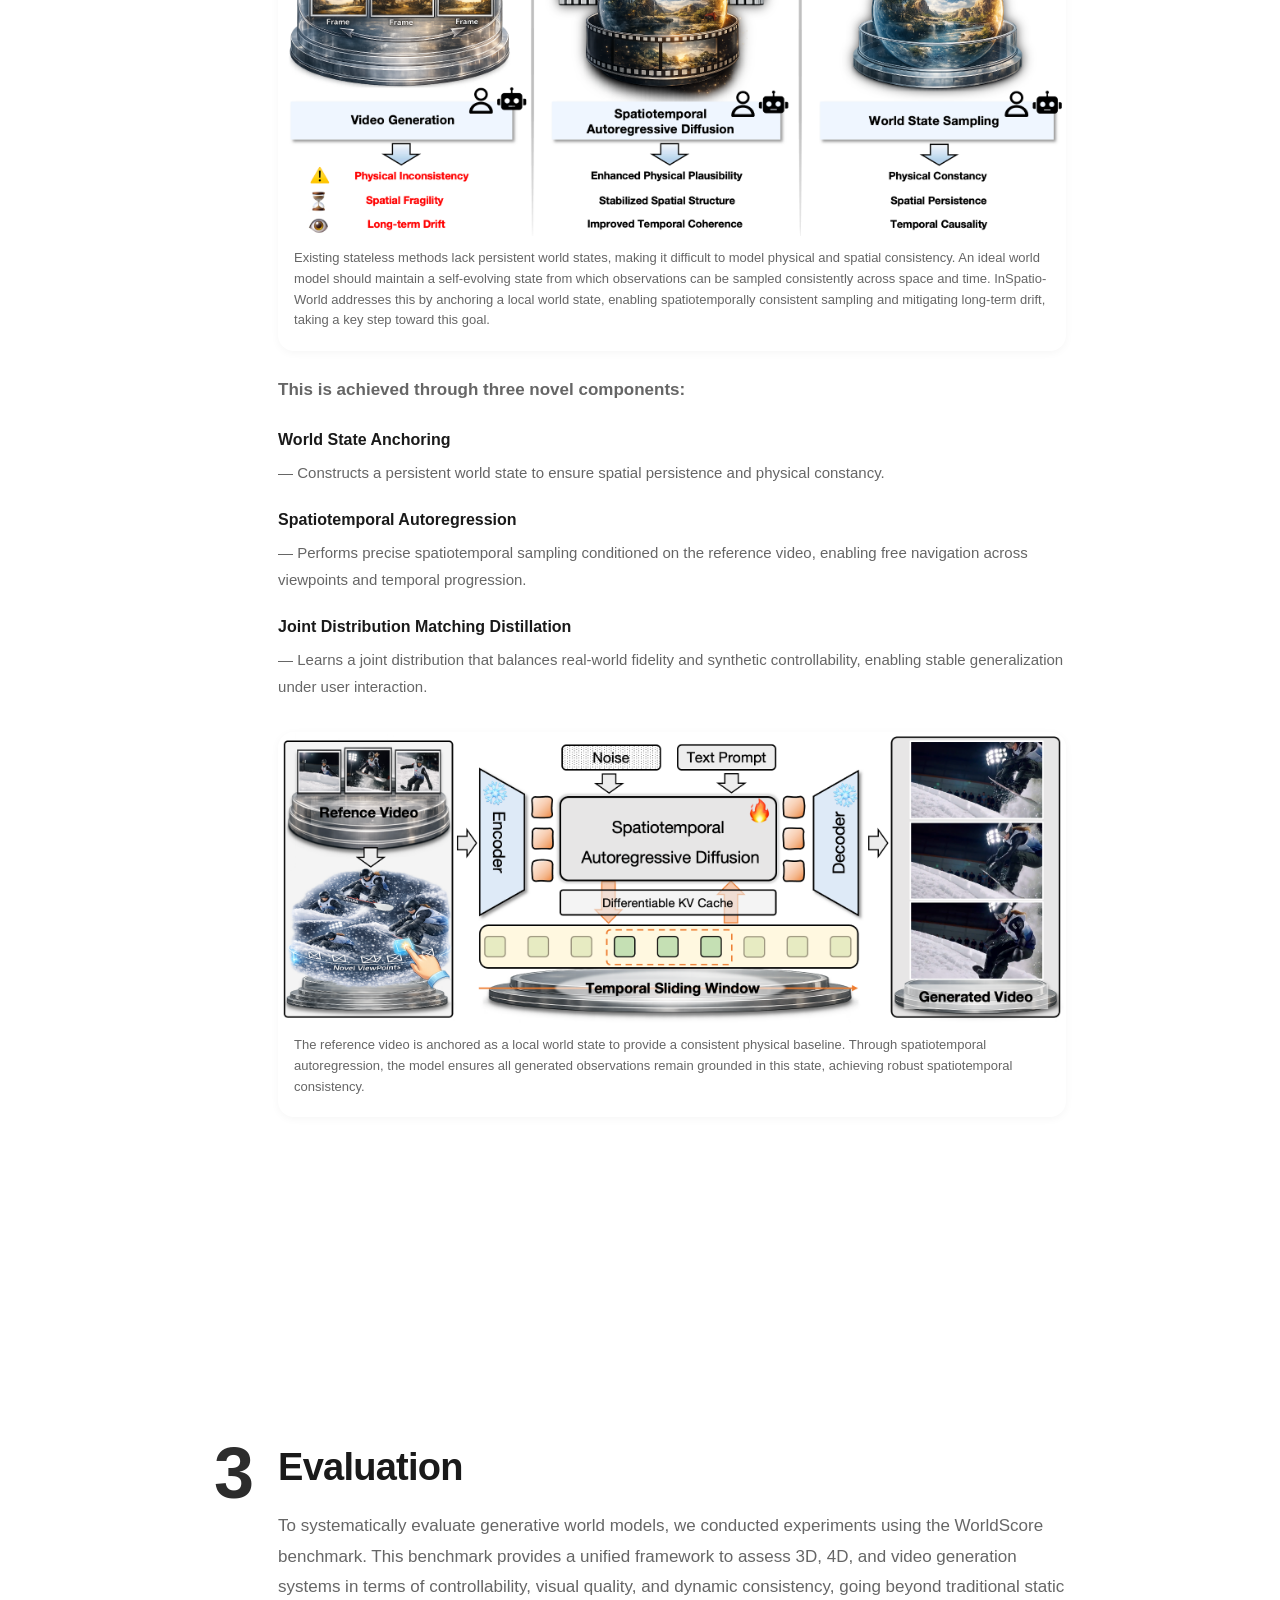
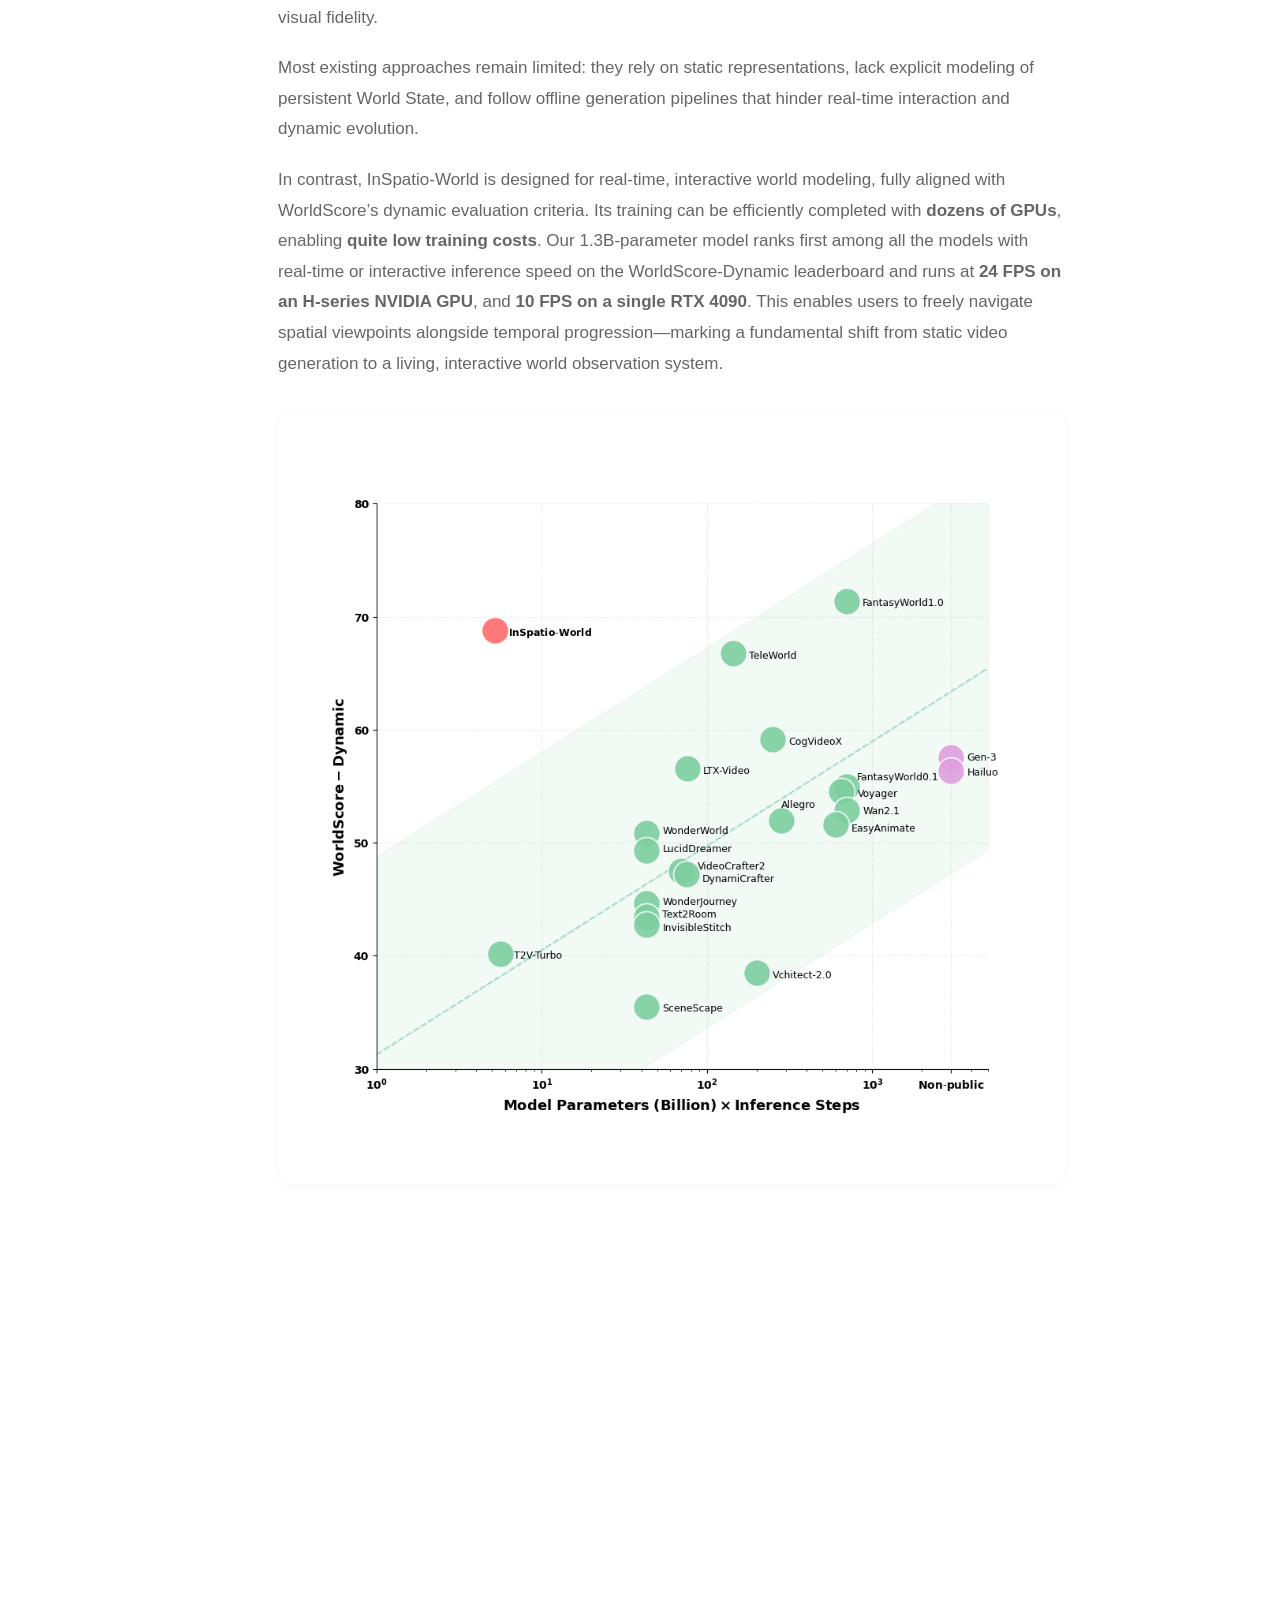
==== commit 395fd0b0: "``` feat(index): 更新arXiv链接样式并添加跳转功能 移除了按钮的禁用状态和aria-disabled属性， 添加了指向arXiv论文页面的href链接， 保留了即将到来的提示工具提" ====
--- a/inspatio-world/index.html
+++ b/inspatio-world/index.html
@@ -53,7 +53,7 @@
                         <path d="M18 13v6a2 2 0 0 1-2 2H5a2 2 0 0 1-2-2V8a2 2 0 0 1 2-2h6"/><polyline points="15 3 21 3 21 9"/><line x1="10" y1="14" x2="21" y2="3"/>
                     </svg>
                 </a>
-                <a class="cta-button cta-button--disabled cta-button--soon" aria-disabled="true" tabindex="-1" data-tooltip="Coming Soon">
+                <a class="cta-button  cta-button--soon" href="https://arxiv.org/abs/2604.07209" tabindex="-1" data-tooltip="Coming Soon">
                     <span>arXiv</span>
                     <svg width="20" height="20" viewBox="0 0 24 24" fill="none" stroke="currentColor" stroke-width="2">
                         <path d="M4 19.5A2.5 2.5 0 0 1 6.5 17H20"/>
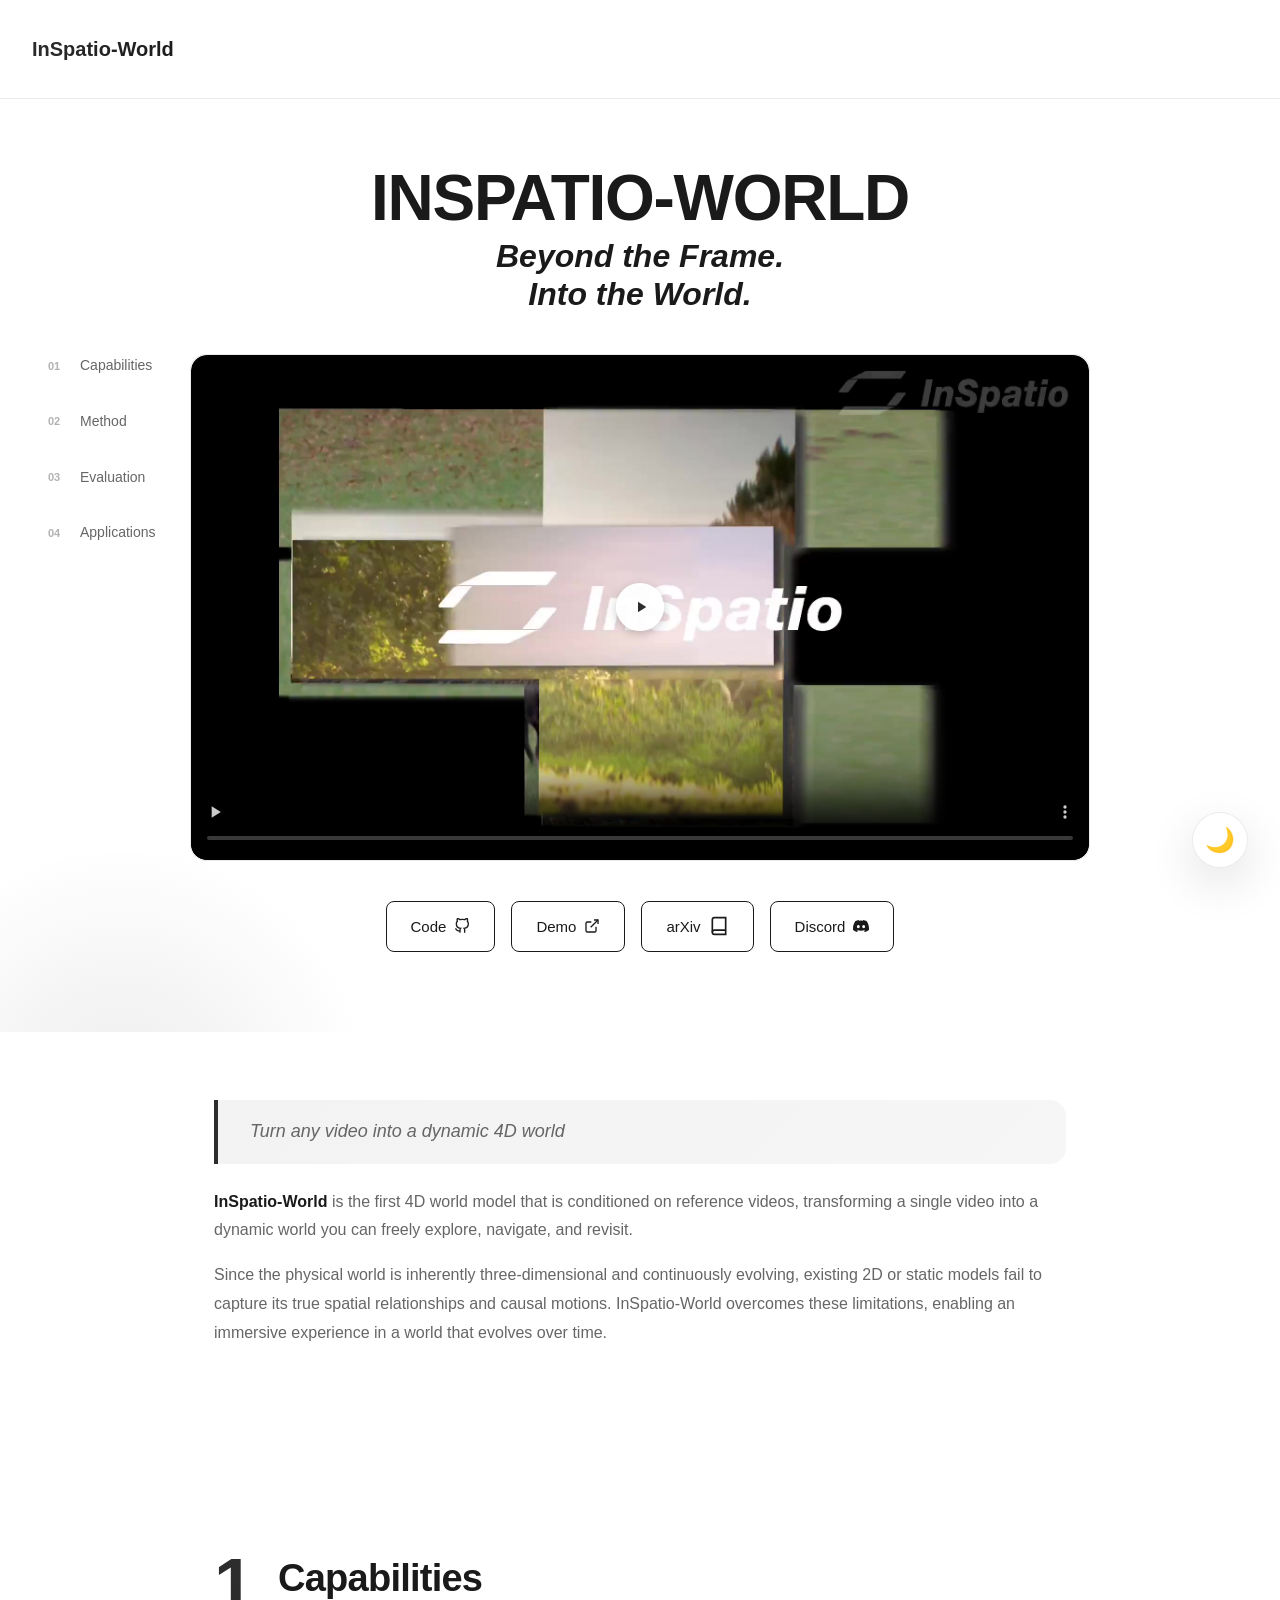
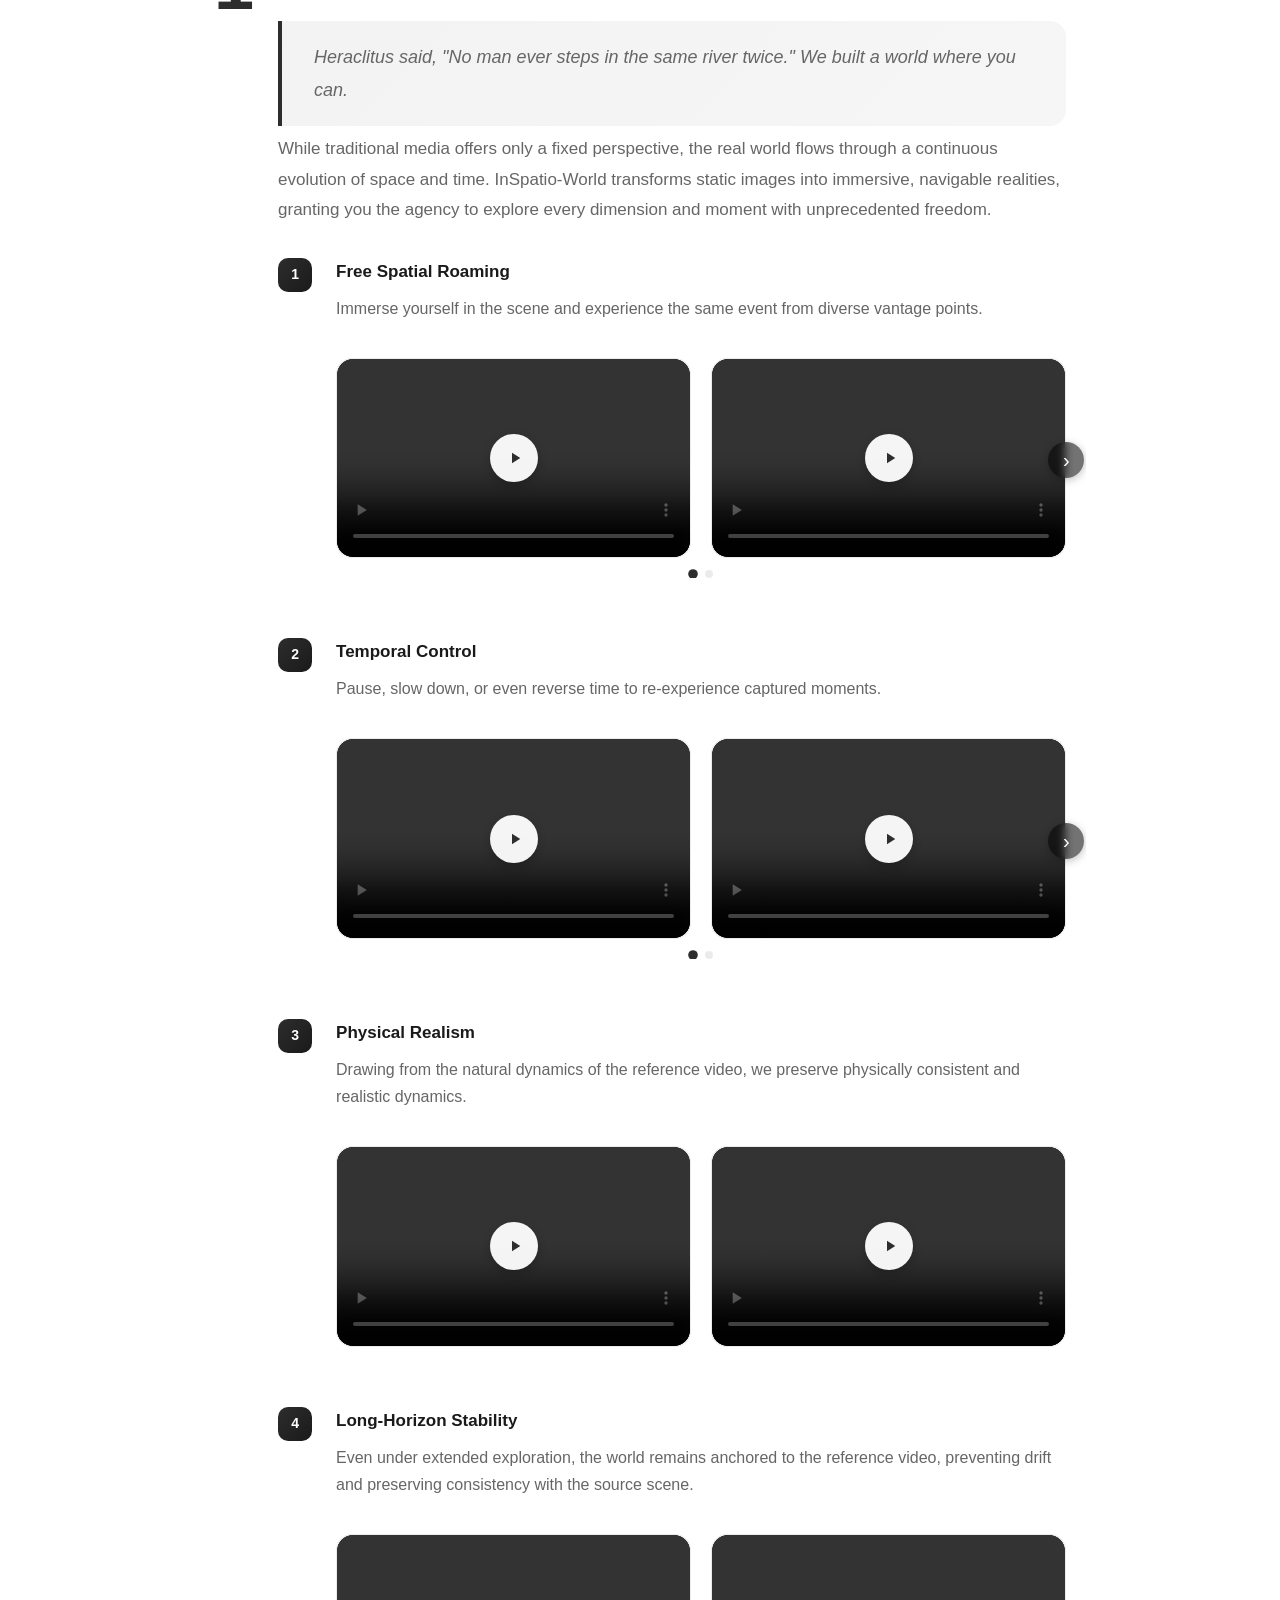
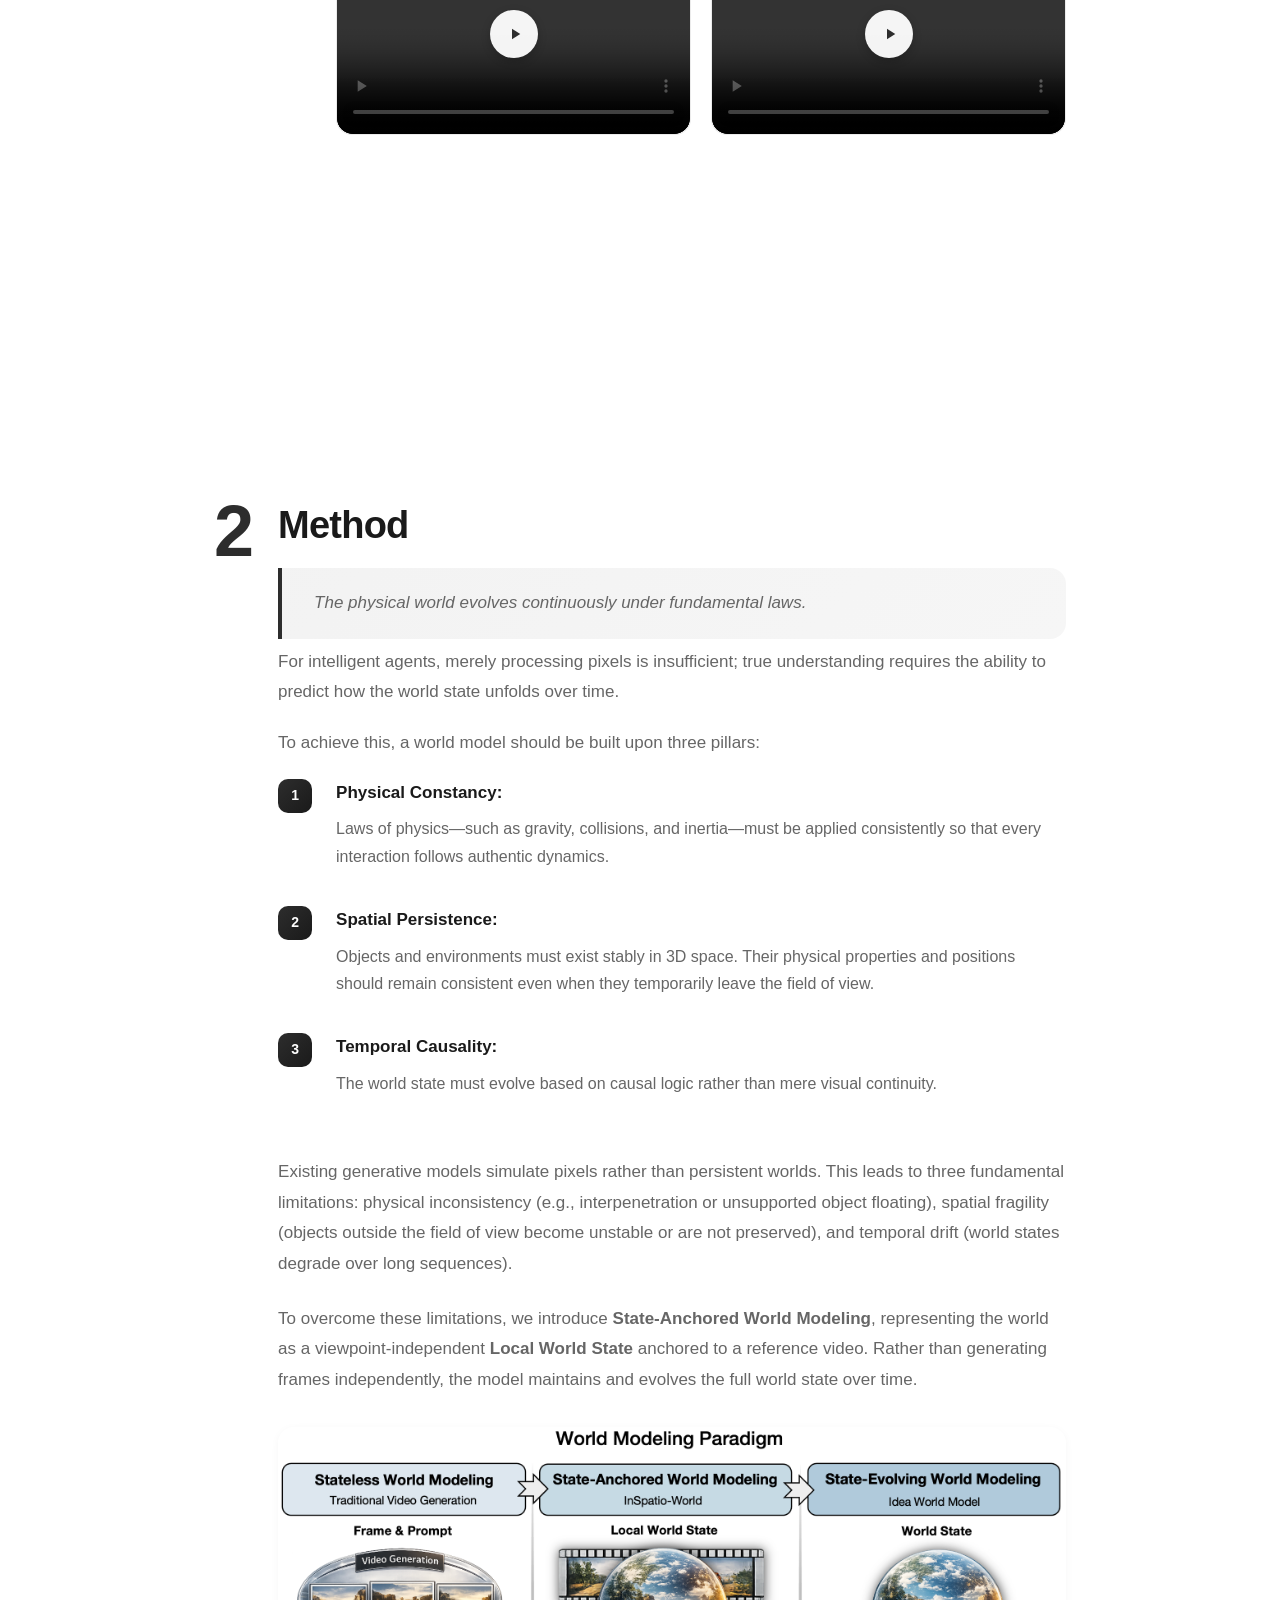
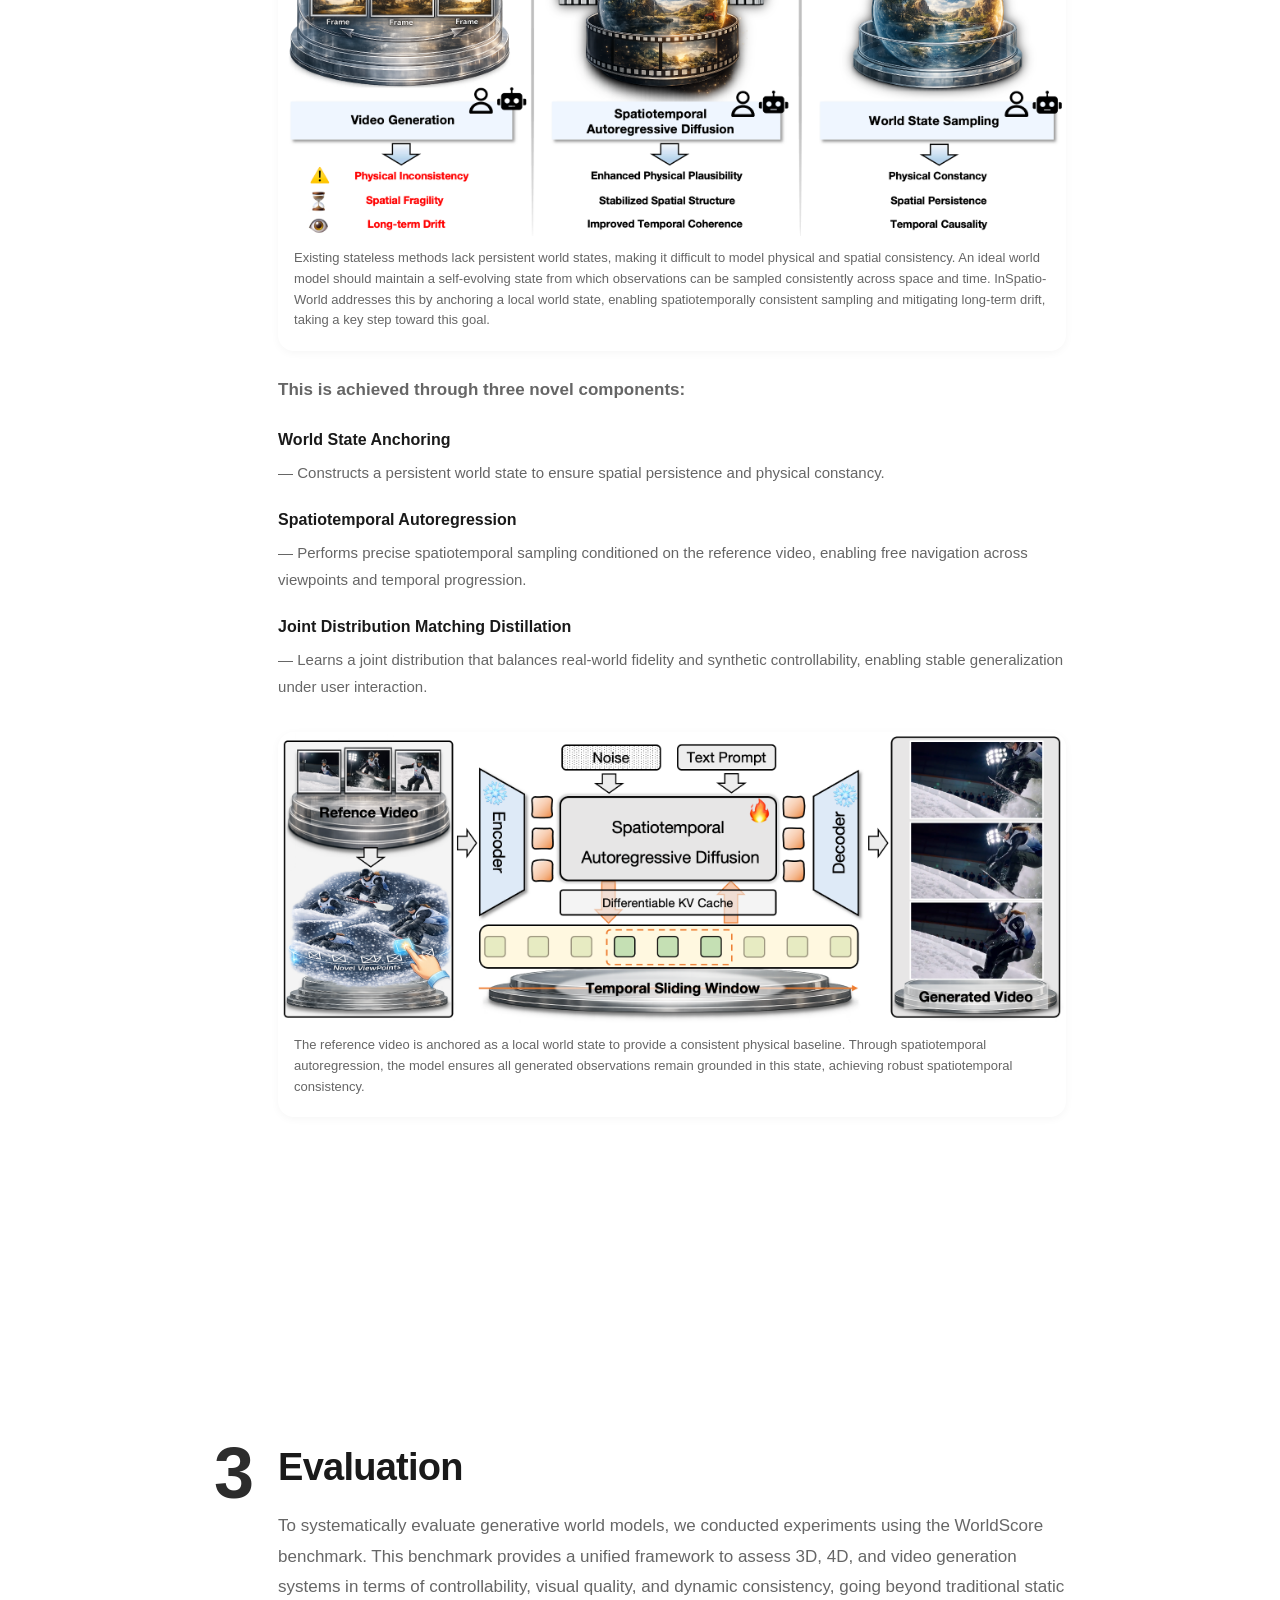
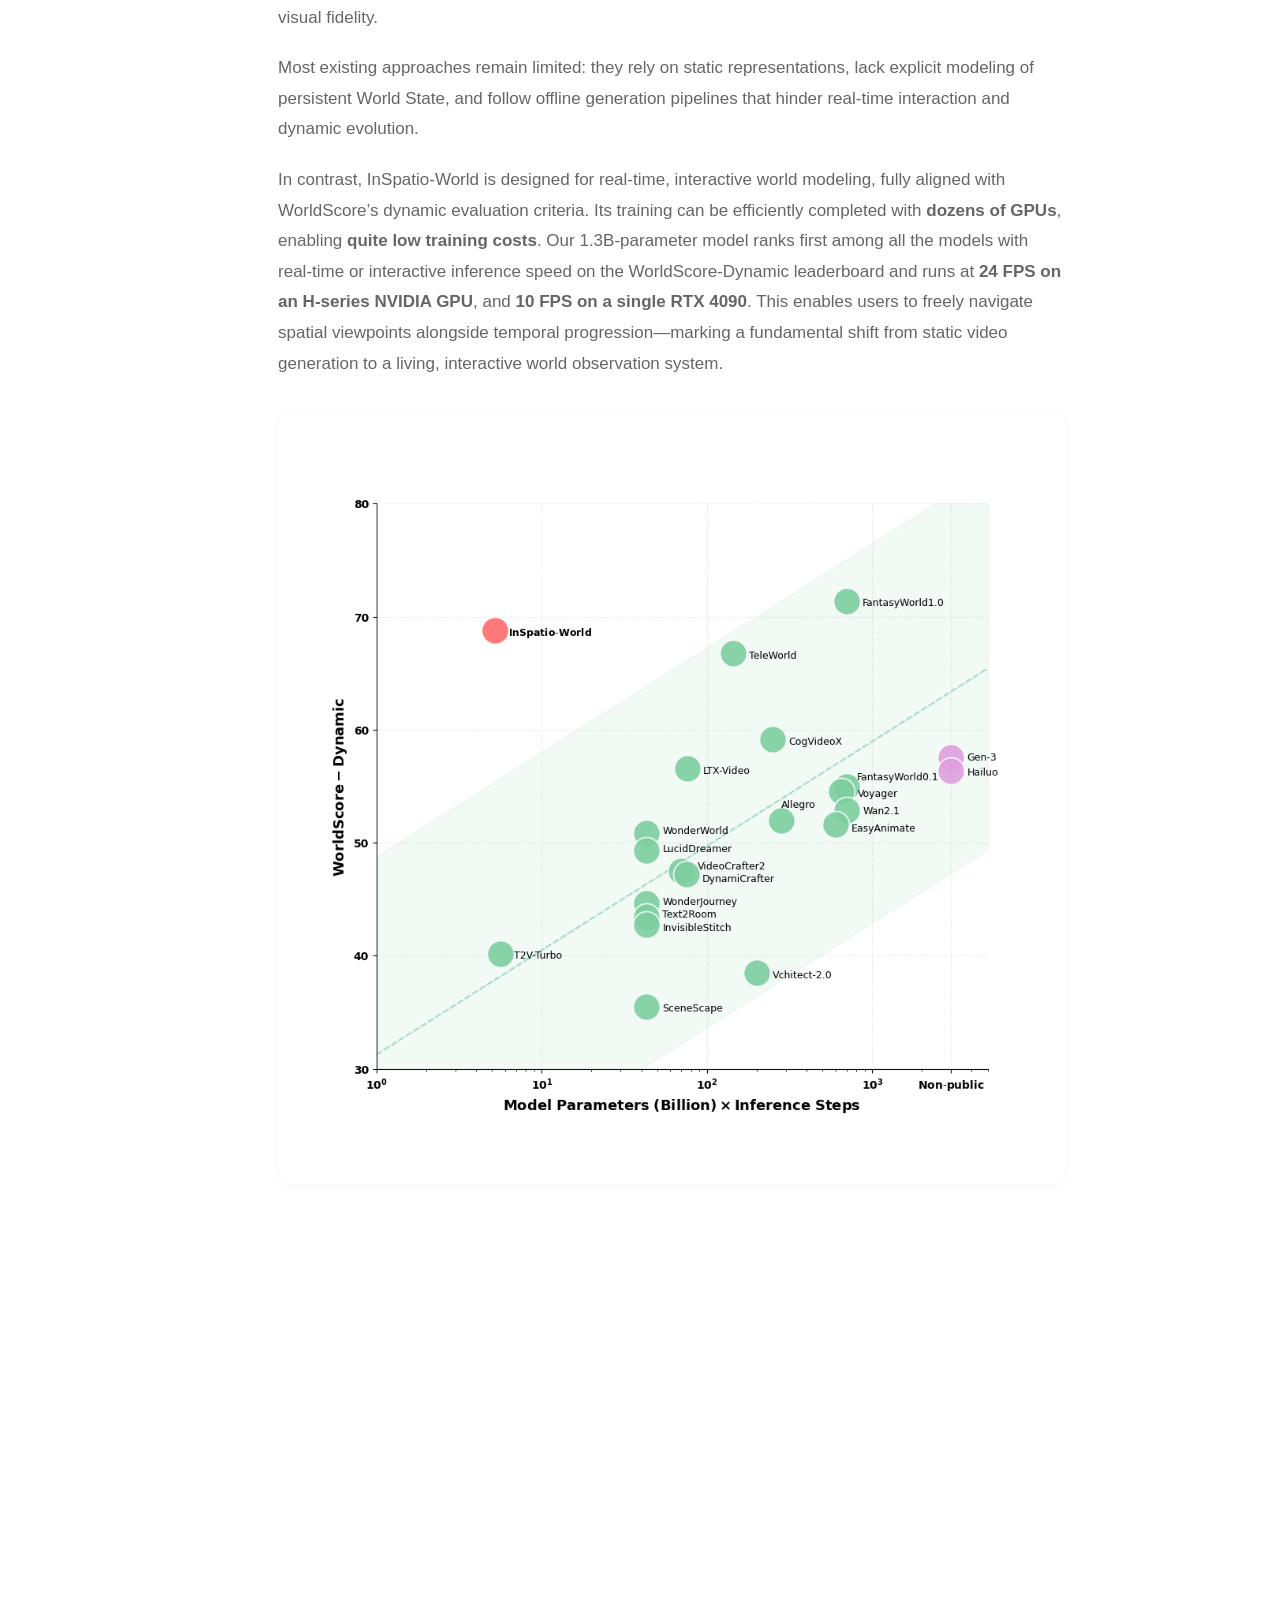
==== commit 60dbb81b: "``` fix(inspatio-world): 移除arXiv链接按钮的soon状态样式 移除了arXiv链接按钮上的 cta-button--soon CSS类， 使按钮恢复正常状态显示 ```" ====
--- a/inspatio-world/index.html
+++ b/inspatio-world/index.html
@@ -53,7 +53,7 @@
                         <path d="M18 13v6a2 2 0 0 1-2 2H5a2 2 0 0 1-2-2V8a2 2 0 0 1 2-2h6"/><polyline points="15 3 21 3 21 9"/><line x1="10" y1="14" x2="21" y2="3"/>
                     </svg>
                 </a>
-                <a class="cta-button  cta-button--soon" href="https://arxiv.org/abs/2604.07209" tabindex="-1" data-tooltip="Coming Soon">
+                <a class="cta-button" href="https://arxiv.org/abs/2604.07209" tabindex="-1">
                     <span>arXiv</span>
                     <svg width="20" height="20" viewBox="0 0 24 24" fill="none" stroke="currentColor" stroke-width="2">
                         <path d="M4 19.5A2.5 2.5 0 0 1 6.5 17H20"/>
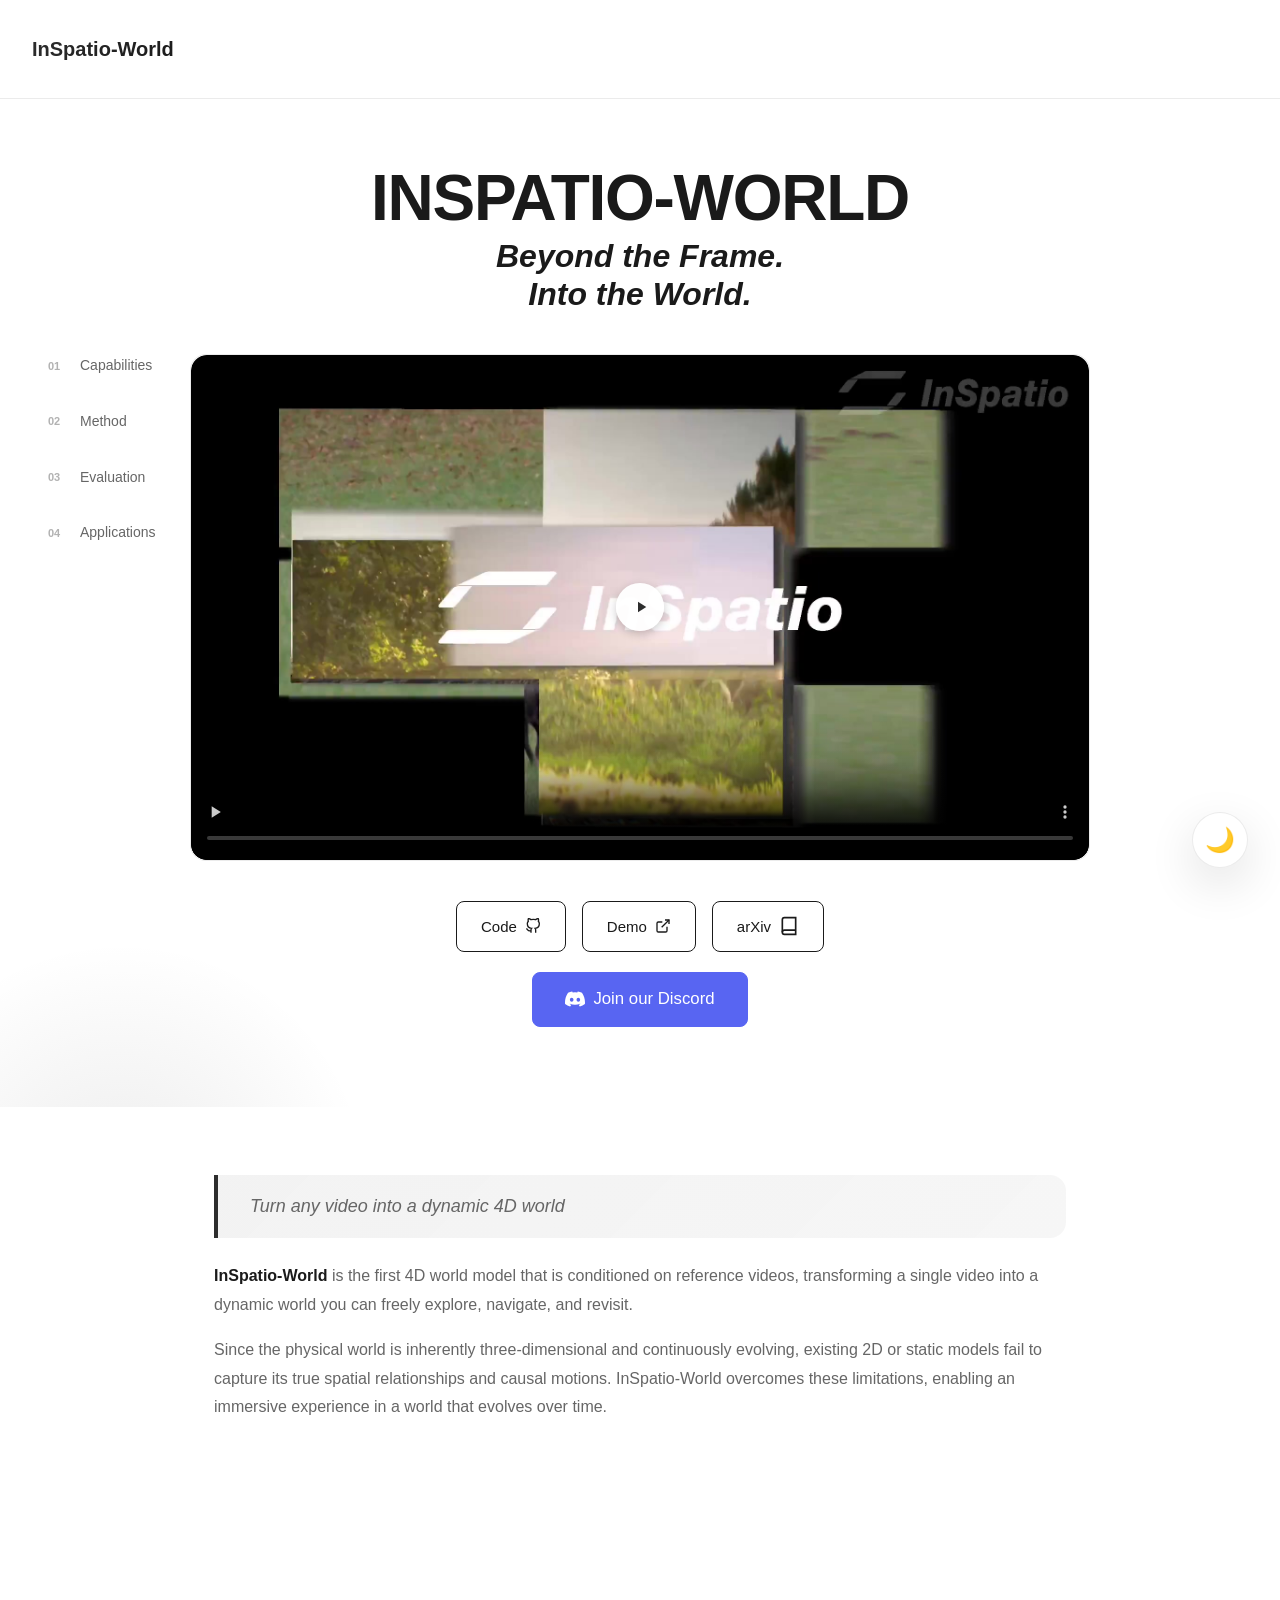
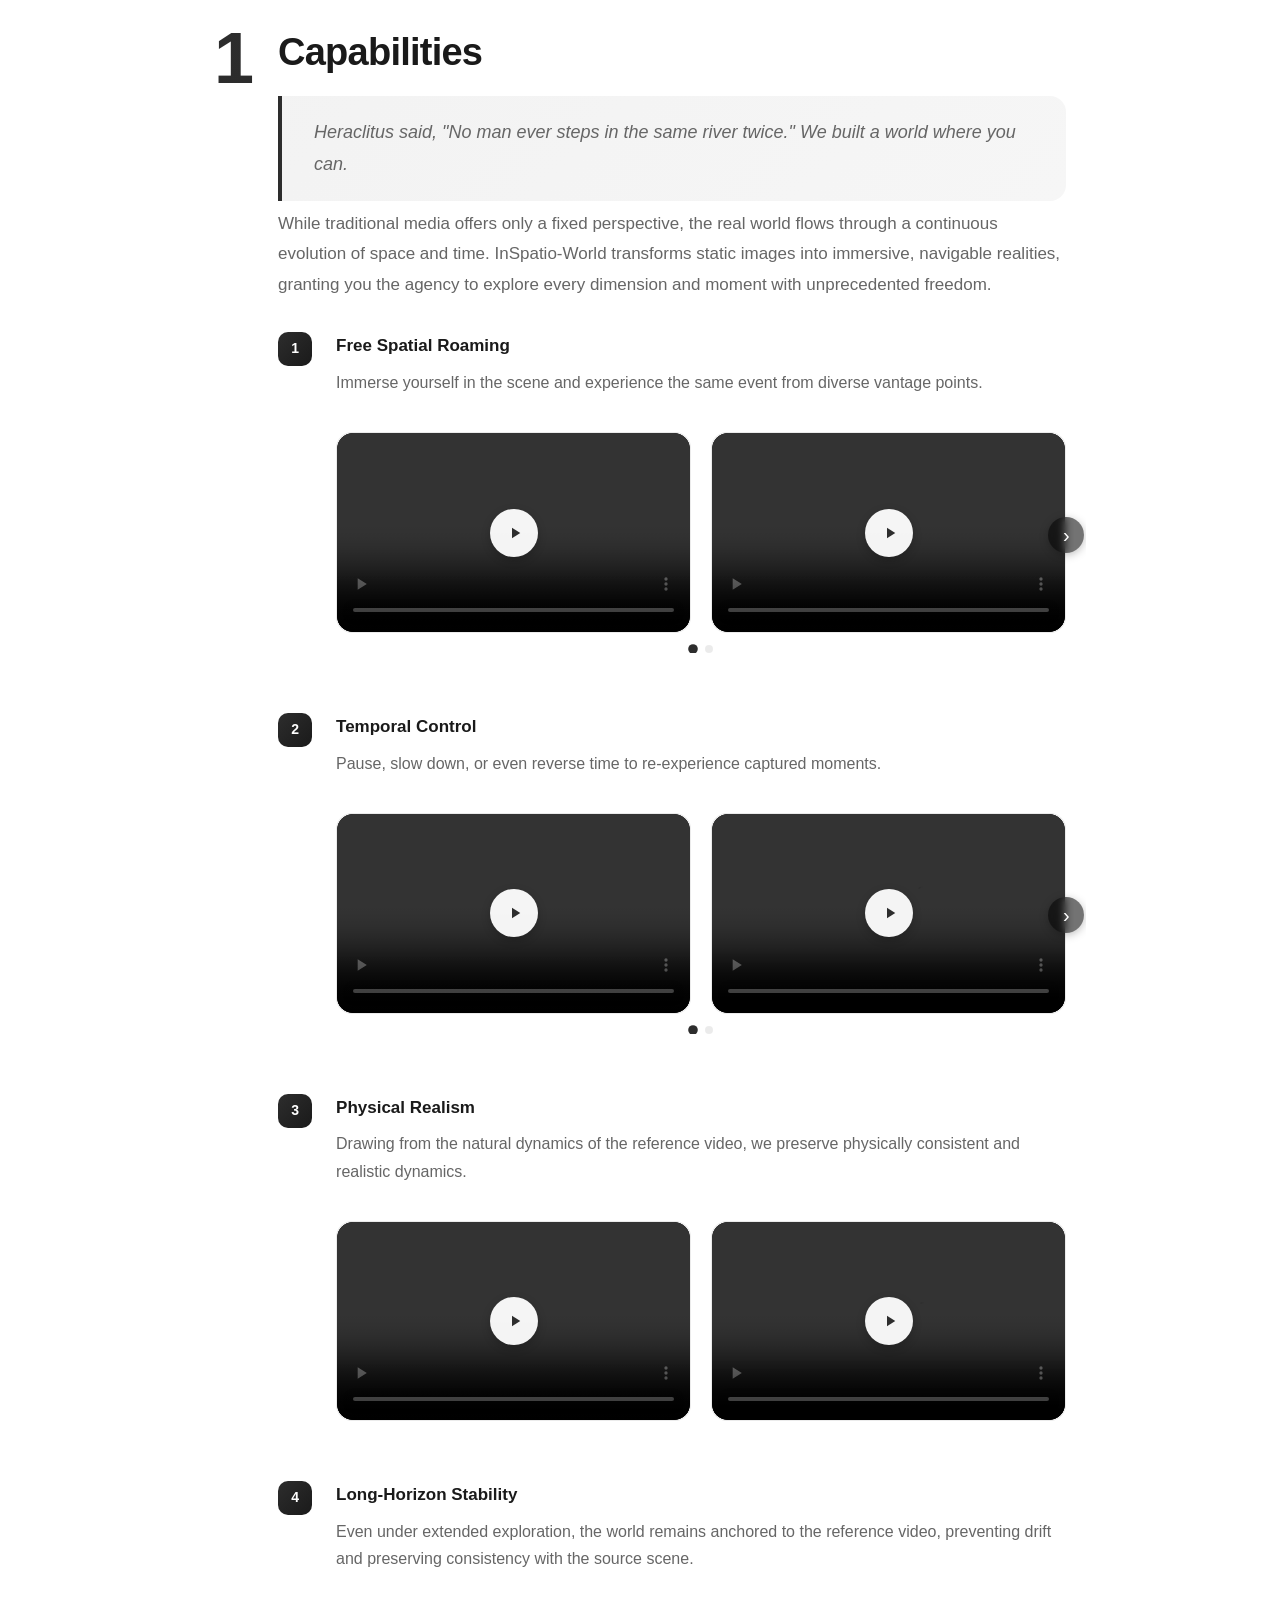
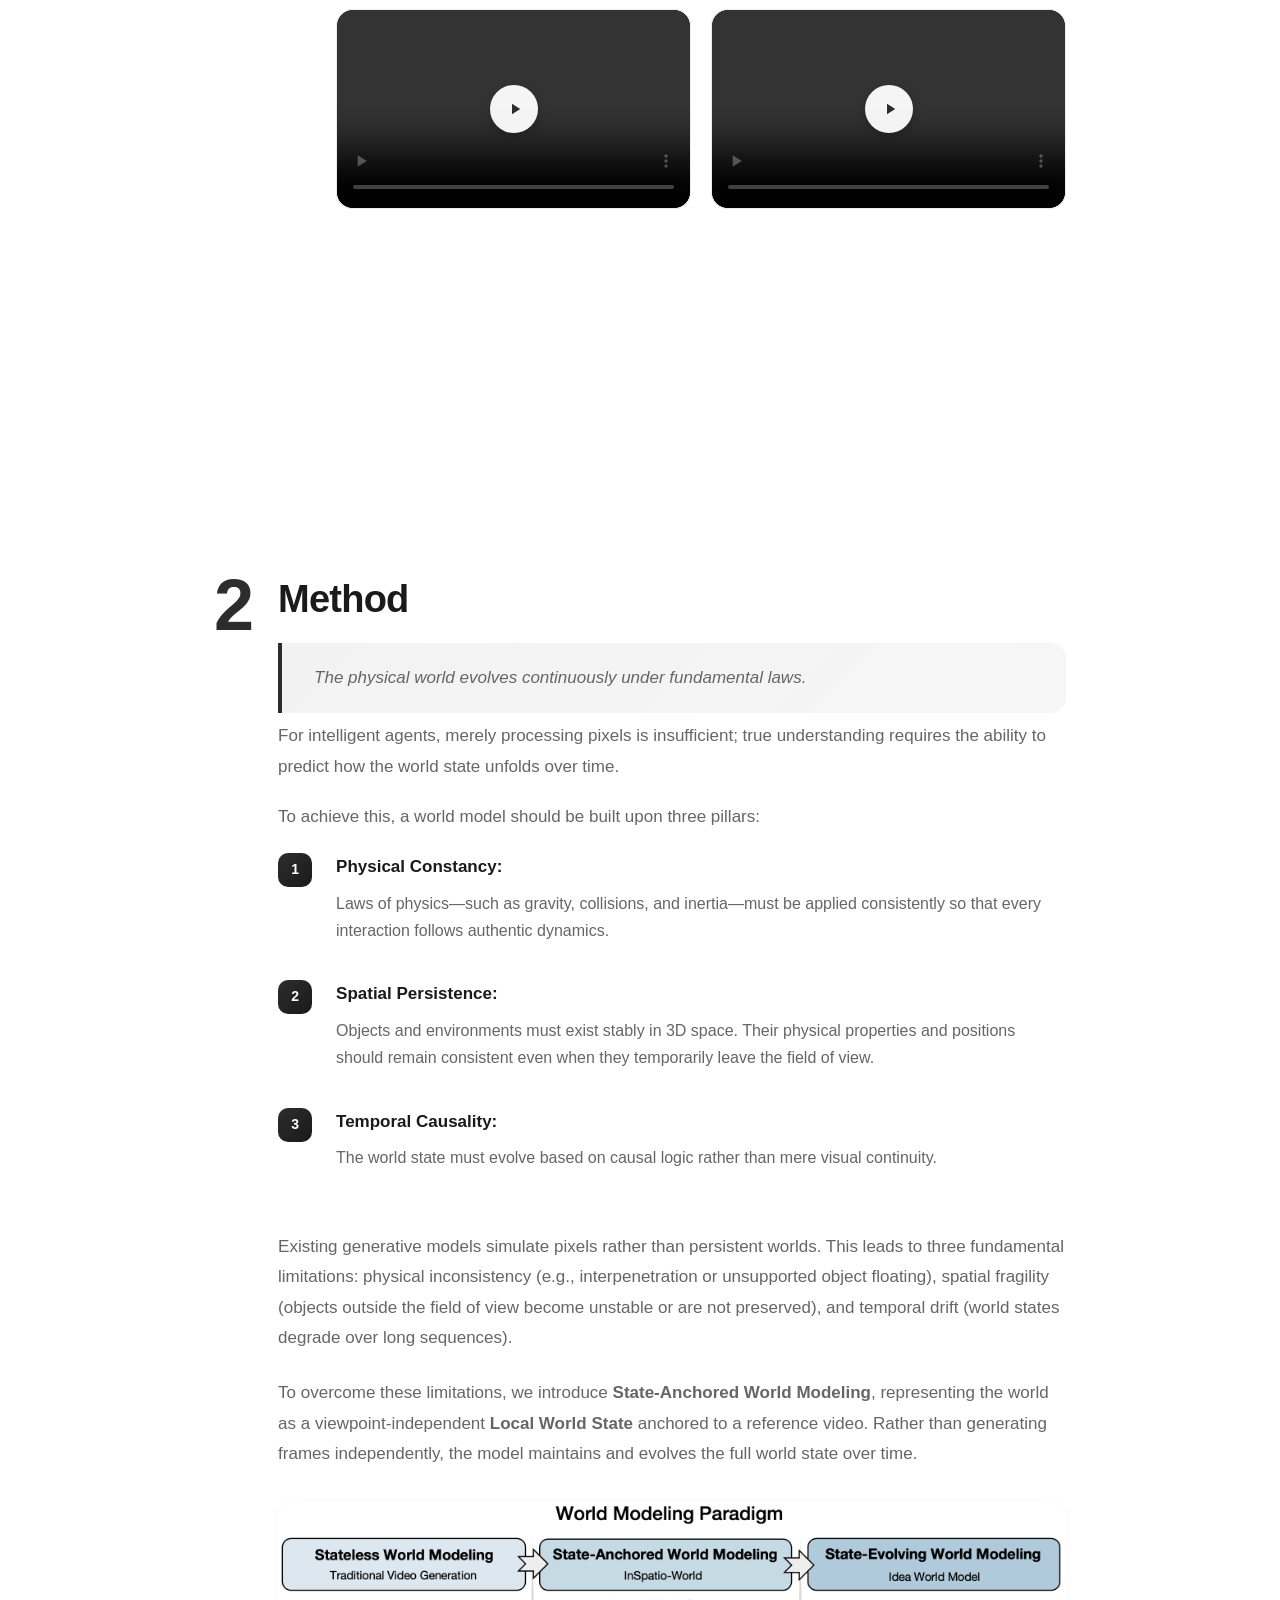
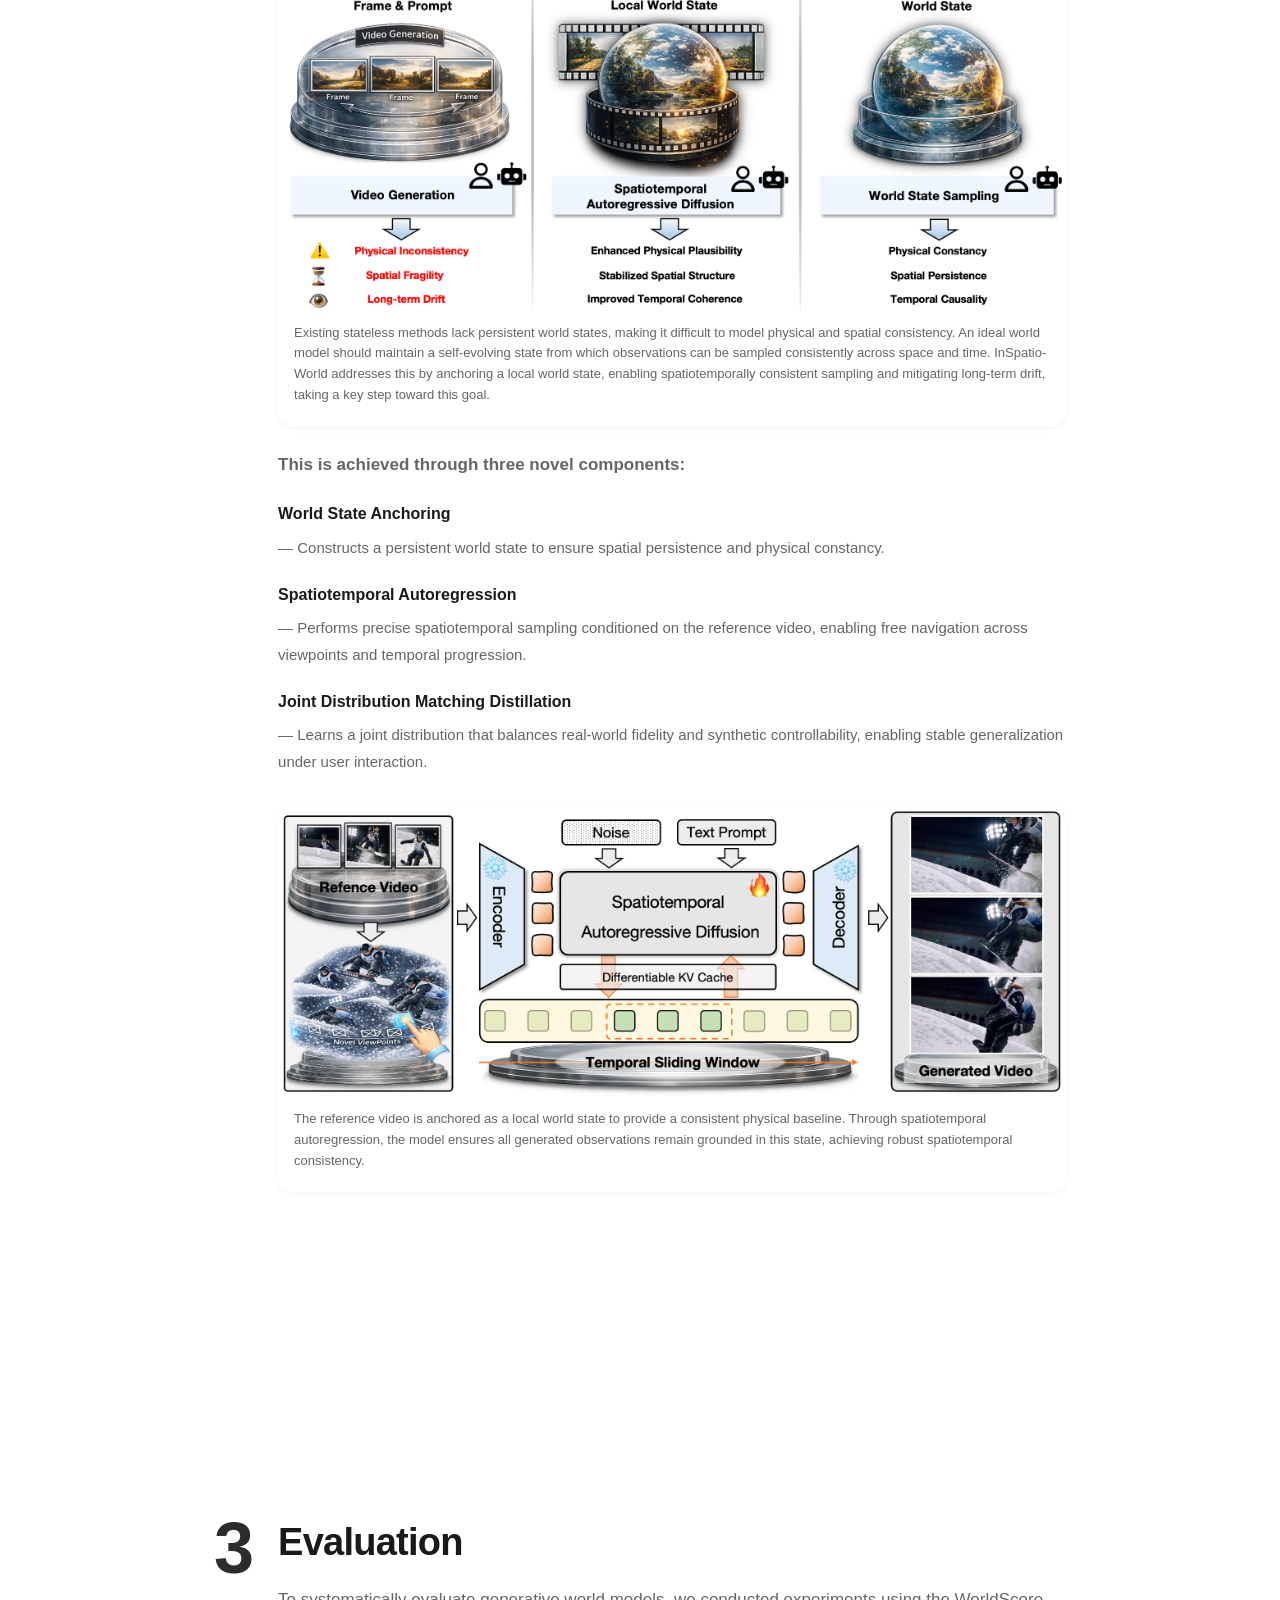
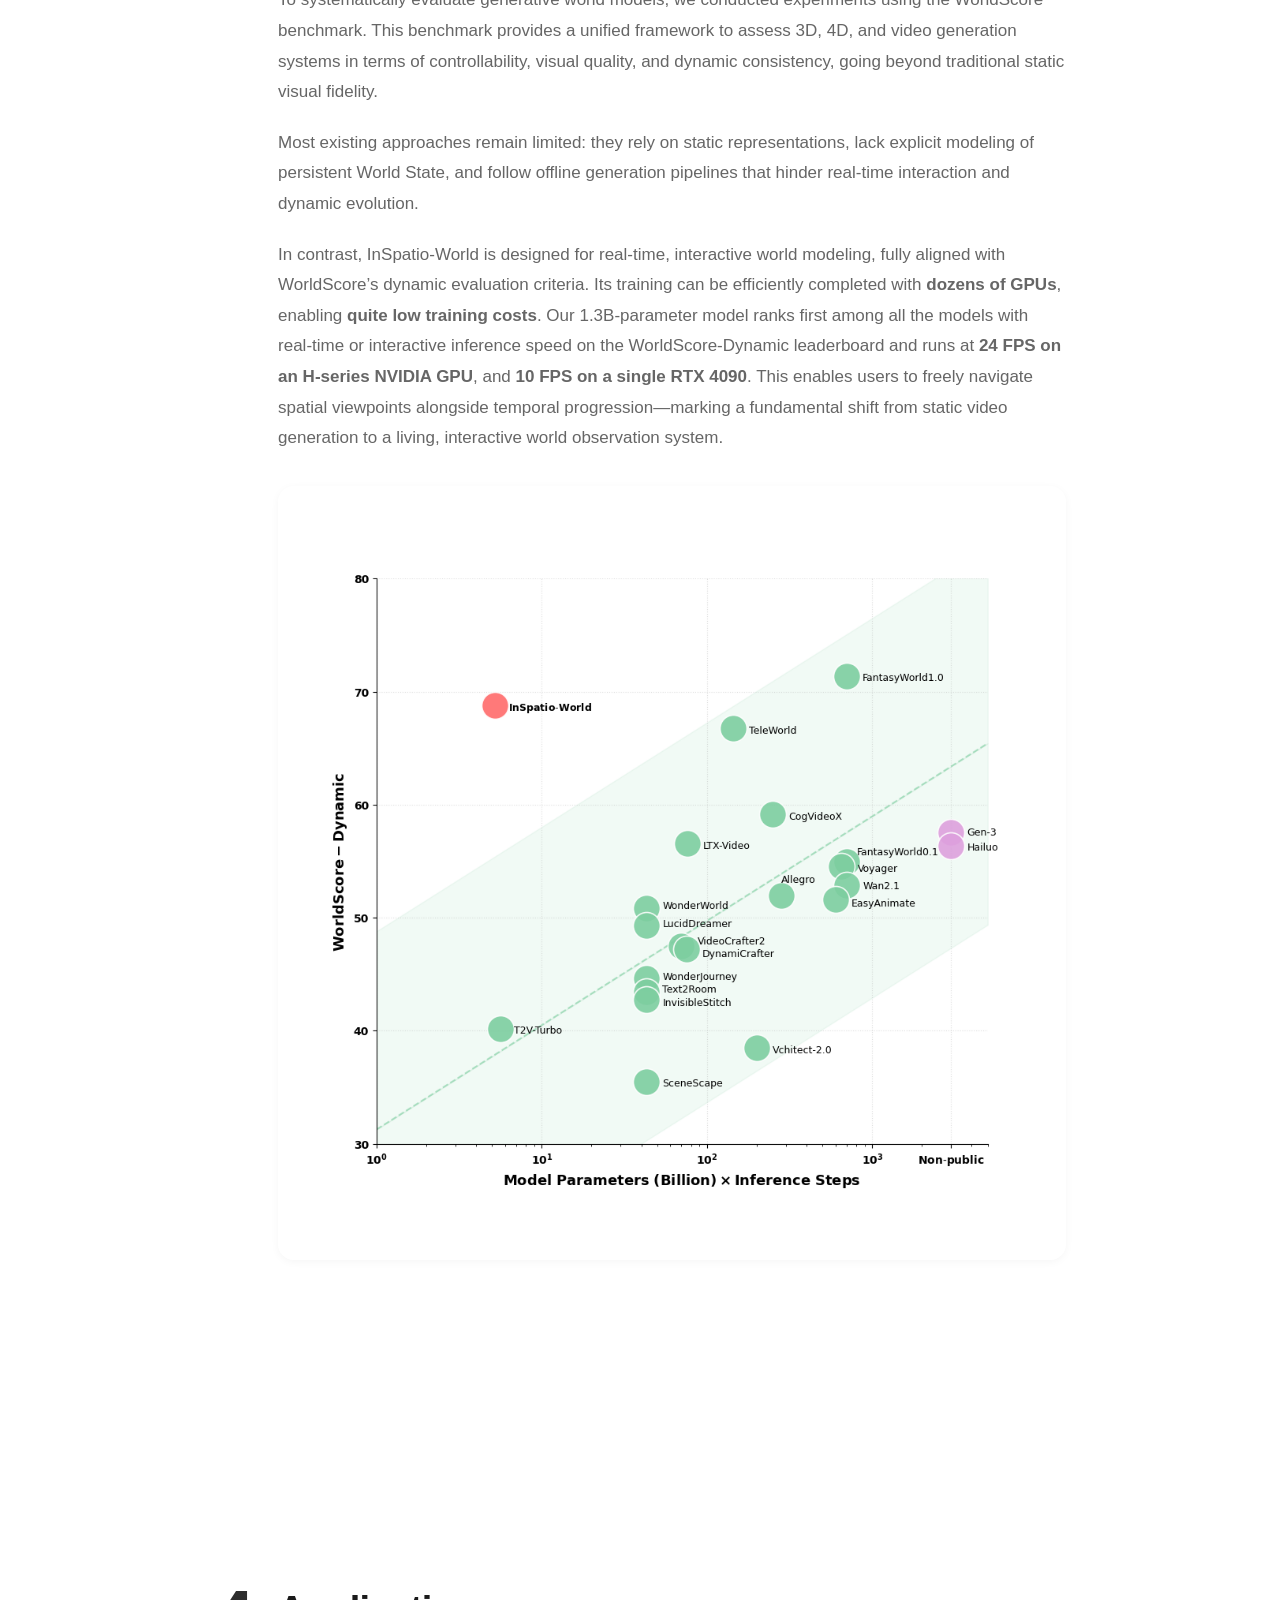
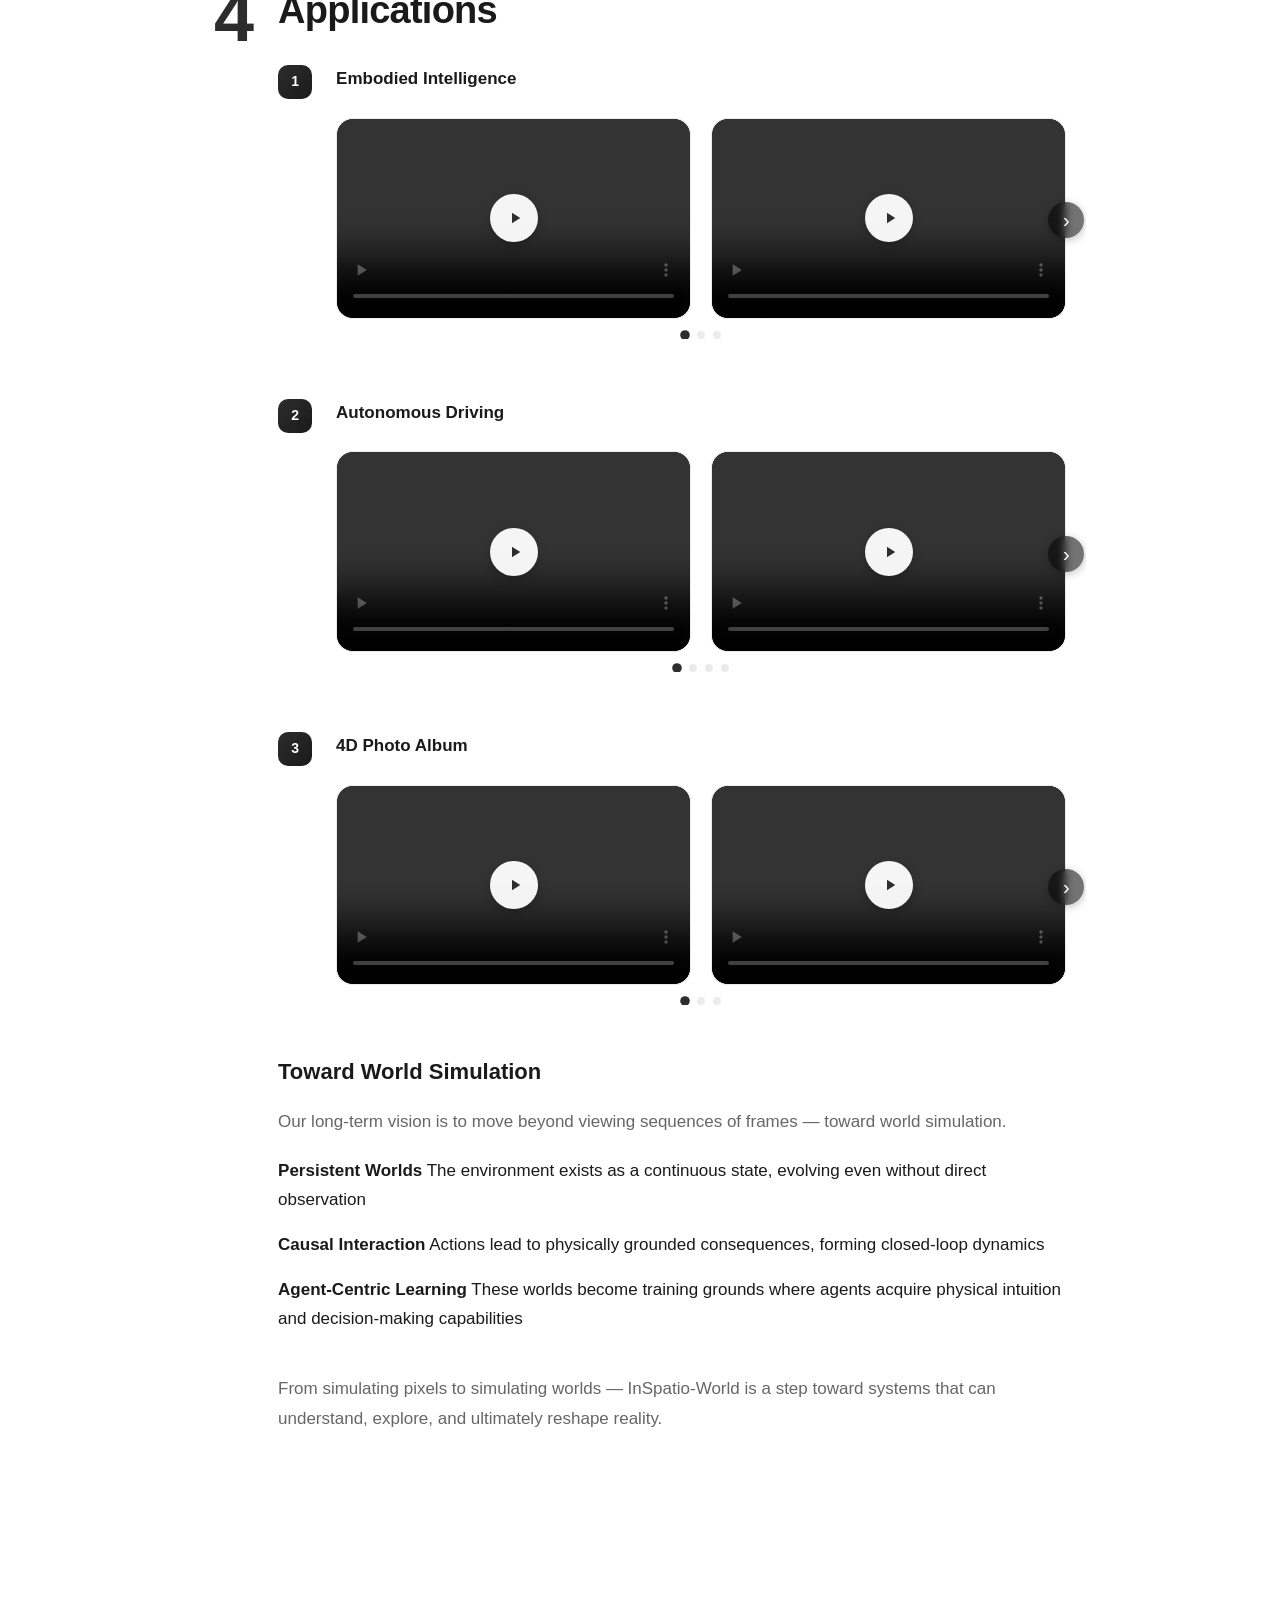
==== commit 65a72758: "Make Discord button standalone and more prominent on inspatio-world page" ====
--- a/inspatio-world/index.html
+++ b/inspatio-world/index.html
@@ -60,11 +60,13 @@
                         <path d="M6.5 2H20v20H6.5A2.5 2.5 0 0 1 4 19.5v-15A2.5 2.5 0 0 1 6.5 2z"/>
                     </svg>
                 </a>
-                <a href="https://discord.gg/SyyjR3Z57w" target="_blank" class="cta-button">
-                    Discord
-                    <svg width="16" height="16" viewBox="0 0 24 24" fill="currentColor">
+            </div>
+            <div style="display:flex;justify-content:center;margin-top:20px;">
+                <a href="https://discord.gg/SyyjR3Z57w" target="_blank" class="cta-button" style="background:#5865F2;color:#fff;border-color:#5865F2;padding:12px 32px;font-size:1.05rem;">
+                    <svg width="20" height="20" viewBox="0 0 24 24" fill="currentColor">
                         <path d="M20.317 4.37a19.791 19.791 0 0 0-4.885-1.515.074.074 0 0 0-.079.037c-.21.375-.444.864-.608 1.25a18.27 18.27 0 0 0-5.487 0 12.64 12.64 0 0 0-.617-1.25.077.077 0 0 0-.079-.037A19.736 19.736 0 0 0 3.677 4.37a.07.07 0 0 0-.032.027C.533 9.046-.32 13.58.099 18.057a.082.082 0 0 0 .031.057 19.9 19.9 0 0 0 5.993 3.03.078.078 0 0 0 .084-.028c.462-.63.874-1.295 1.226-1.994a.076.076 0 0 0-.041-.106 13.107 13.107 0 0 1-1.872-.892.077.077 0 0 1-.008-.128 10.2 10.2 0 0 0 .372-.292.074.074 0 0 1 .077-.01c3.928 1.793 8.18 1.793 12.062 0a.074.074 0 0 1 .078.01c.12.098.246.198.373.292a.077.077 0 0 1-.006.127 12.299 12.299 0 0 1-1.873.892.077.077 0 0 0-.041.107c.36.698.772 1.362 1.225 1.993a.076.076 0 0 0 .084.028 19.839 19.839 0 0 0 6.002-3.03.077.077 0 0 0 .032-.054c.5-5.177-.838-9.674-3.549-13.66a.061.061 0 0 0-.031-.03zM8.02 15.33c-1.183 0-2.157-1.085-2.157-2.419 0-1.333.956-2.419 2.157-2.419 1.21 0 2.176 1.096 2.157 2.42 0 1.333-.956 2.418-2.157 2.418zm7.975 0c-1.183 0-2.157-1.085-2.157-2.419 0-1.333.956-2.419 2.157-2.419 1.21 0 2.176 1.096 2.157 2.42 0 1.333-.946 2.418-2.157 2.418z"/>
                     </svg>
+                    Join our Discord
                 </a>
             </div>
         </div>
